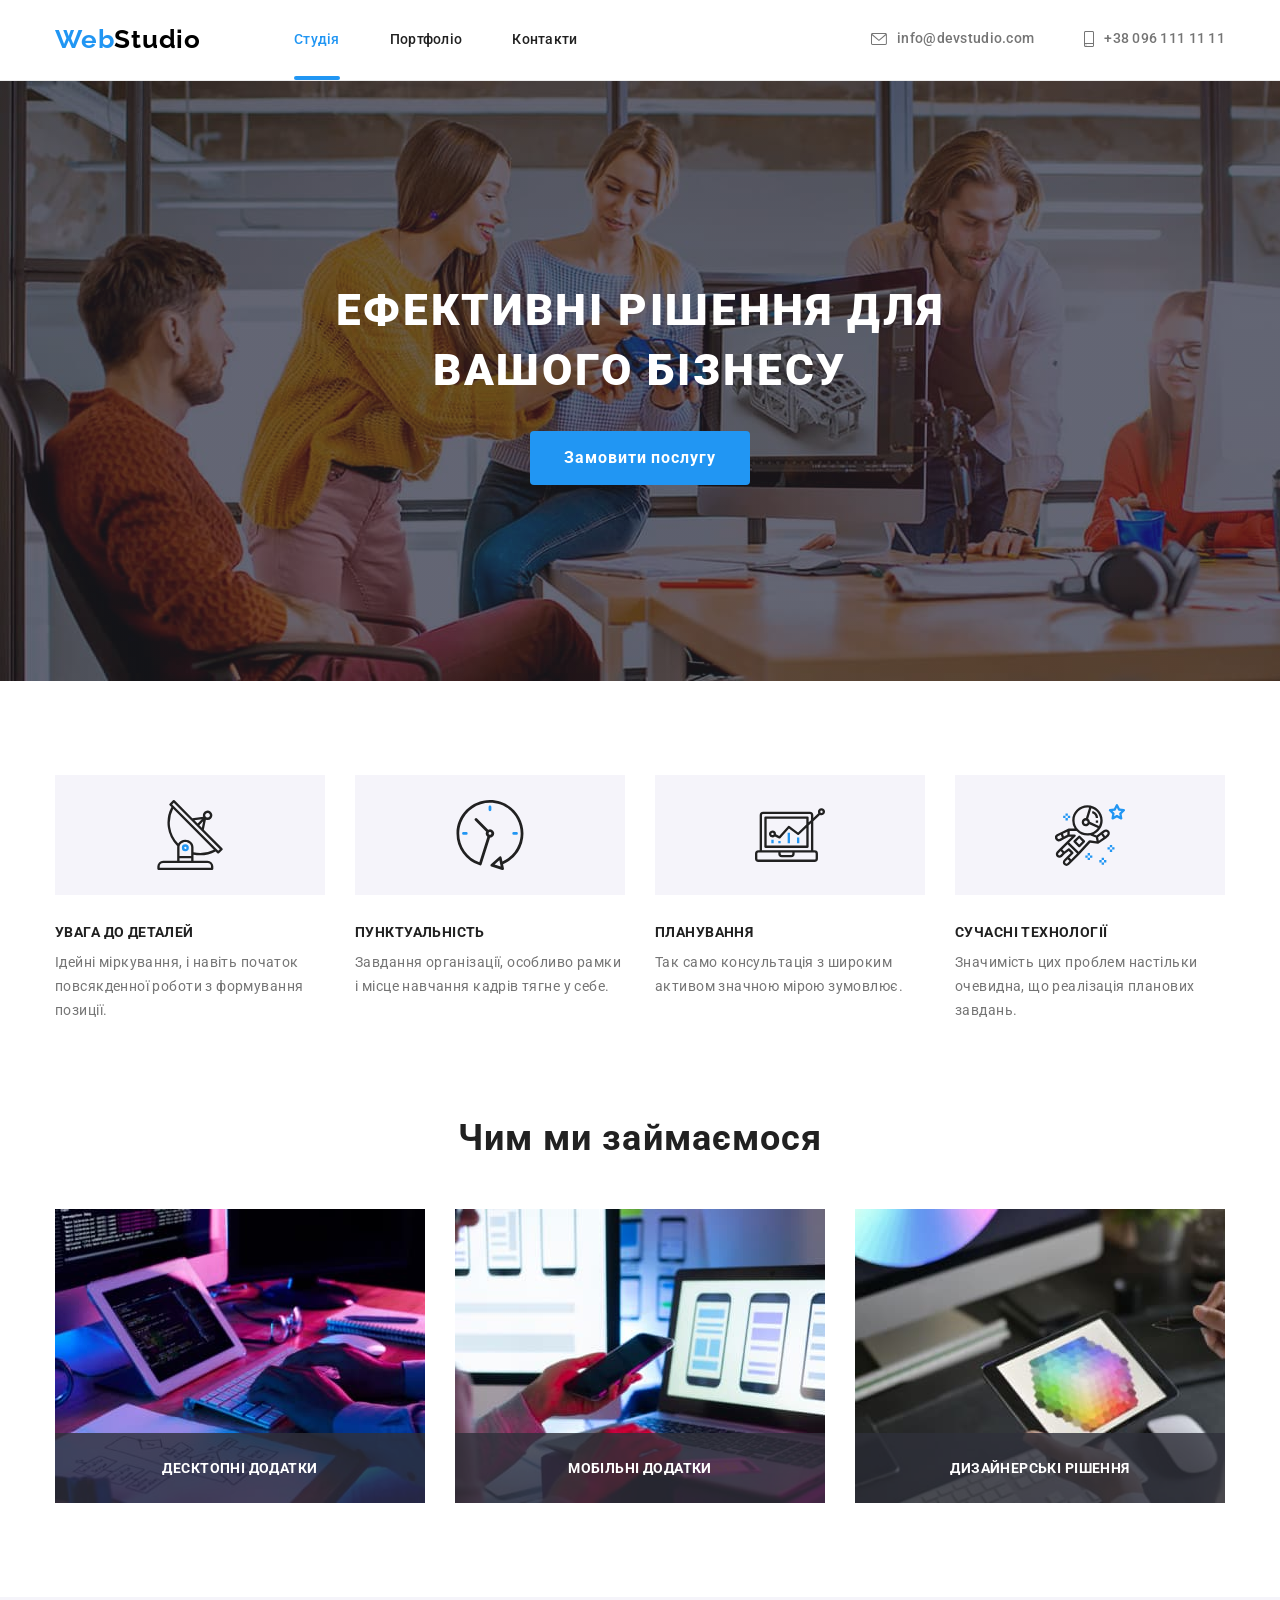
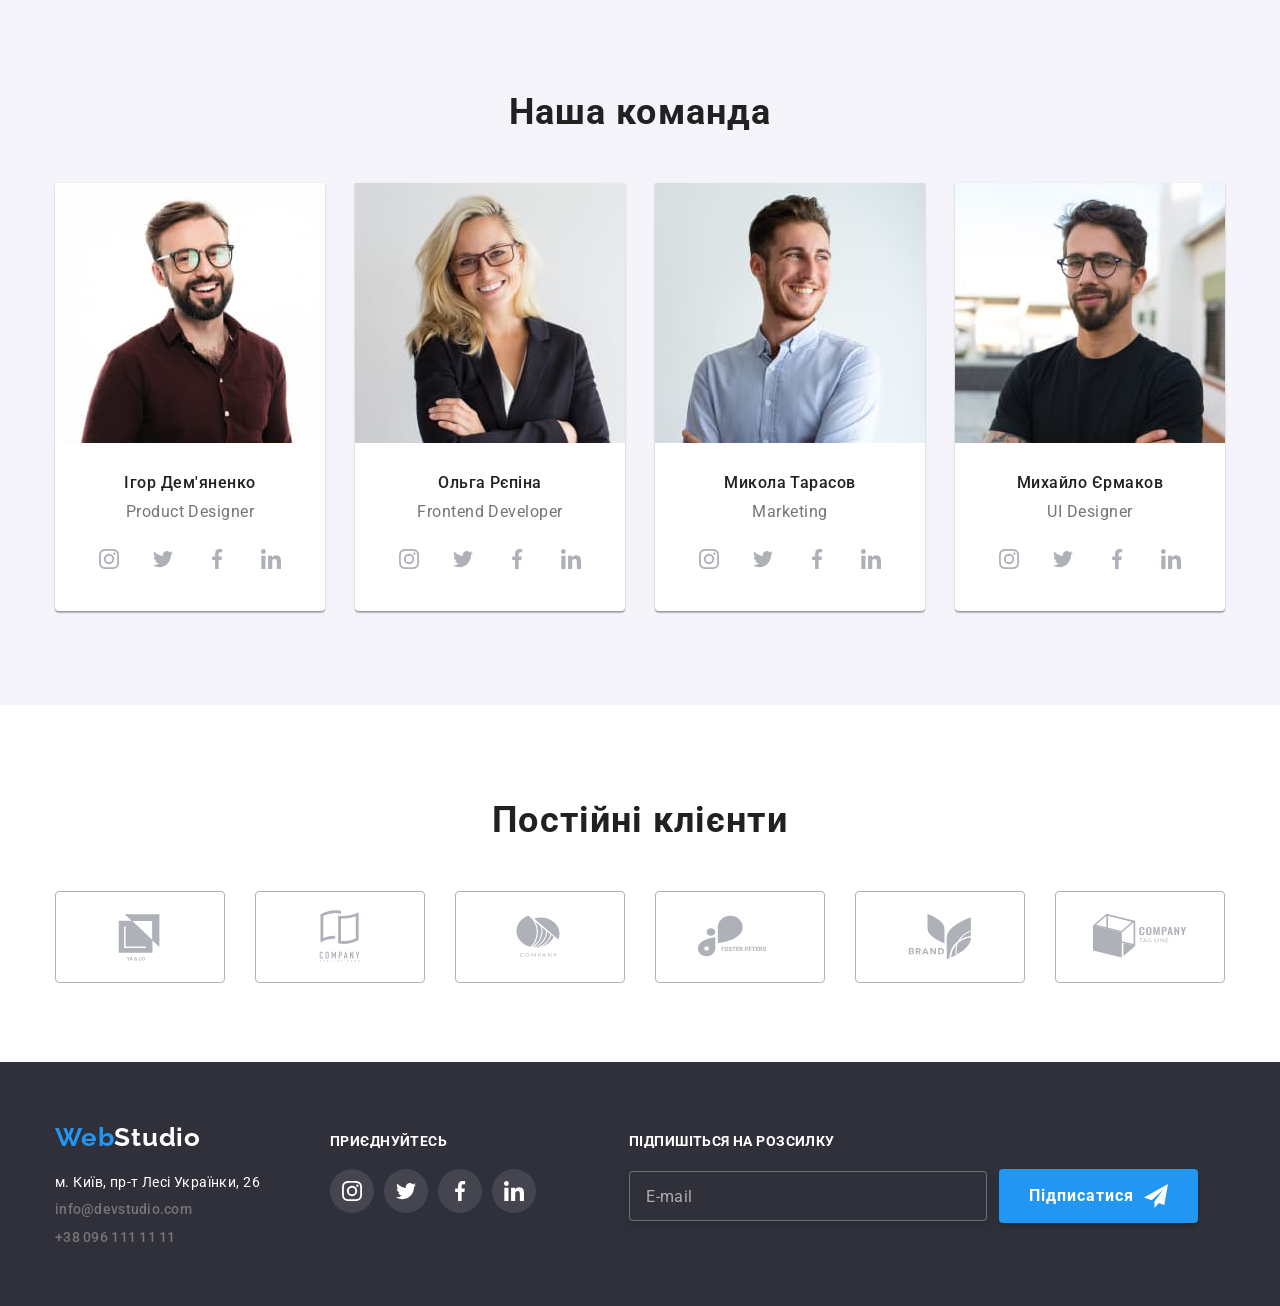
==== index.html @ fa0e998e "added form's markup and form's styles" ====
<!DOCTYPE html>
<html lang="uk">
  <head>
    <meta charset="UTF-8" />
    <meta http-equiv="X-UA-Compatible" content="IE=edge" />
    <meta name="viewport" content="width=device-width, initial-scale=1.0" />
    <title>WebStudio</title>
    <link rel="preconnect" href="https://fonts.googleapis.com" />
    <link rel="preconnect" href="https://fonts.gstatic.com" crossorigin />
    <link
      href="https://fonts.googleapis.com/css2?family=Raleway:wght@700&family=Roboto:wght@400;500;700;900&display=swap"
      rel="stylesheet"
    />
    <link
      rel="stylesheet"
      href="https://cdnjs.cloudflare.com/ajax/libs/modern-normalize/1.0.0/modern-normalize.min.css"
    />
    <link rel="stylesheet" href="./css/styles.css" />
  </head>
  <body>
    <header>
      <div class="container header">
        <div class="header-box">
          <nav class="site-nav">
            <a href="./index.html" class="logo-link link">
              <span class="logo-first">Web</span>Studio</a
            >
            <ul class="nav-list">
              <li class="item"><a href="" class="nav-link link current">Студія</a></li>
              <li class="item"><a href="./portfolio.html" class="nav-link link">Портфоліо</a></li>
              <li class="item"><a href="" class="nav-link link">Контакти</a></li>
            </ul>
          </nav>
          <ul class="contacts-list">
            <li class="item">
              <a href="mailto:info@devstudio.com" target="_blank" class="contacts-link link">
                <svg class="contacts-icon" width="16" height="12">
                  <use href="./images/icons.svg#icon-envelope"></use>
                </svg>
                info@devstudio.com</a
              >
            </li>
            <li class="item">
              <a href="tel:+380961111111" class="contacts-link link">
                <svg class="contacts-icon" width="10" height="16">
                  <use href="./images/icons.svg#icon-smartphone"></use>
                </svg>
                +38 096 111 11 11</a
              >
            </li>
          </ul>
        </div>
      </div>
    </header>
    <main>
      <section class="hero">
        <div class="container">
          <h1 class="hero-title">Ефективні рішення для вашого бізнесу</h1>
          <button data-modal-open class="hero-btn" type="button">Замовити послугу</button>
        </div>
      </section>
      <section class="section">
        <div class="container">
          <h2 class="visually-hidden">Переваги</h2>
          <ul class="benefits-list">
            <li class="benefits-item item">
              <div class="benefits-icon-box">
                <svg class="benefits-icon" width="70" height="70">
                  <use href="./images/icons.svg#icon-antenna"></use>
                </svg>
              </div>
              <h3 class="benefits-title">Увага до деталей</h3>
              <p class="benefits-text">
                Ідейні міркування, і навіть початок повсякденної роботи з формування позиції.
              </p>
            </li>
            <li class="benefits-item item">
              <div class="benefits-icon-box">
                <svg class="benefits-icon" width="70" height="70">
                  <use href="./images/icons.svg#icon-clock"></use>
                </svg>
              </div>
              <h3 class="benefits-title">Пунктуальність</h3>
              <p class="benefits-text">
                Завдання організації, особливо рамки і місце навчання кадрів тягне у себе.
              </p>
            </li>
            <li class="benefits-item item">
              <div class="benefits-icon-box">
                <svg class="benefits-icon" width="70" height="70">
                  <use href="./images/icons.svg#icon-diagram"></use>
                </svg>
              </div>
              <h3 class="benefits-title">Планування</h3>
              <p class="benefits-text">
                Так само консультація з широким активом значною мірою зумовлює.
              </p>
            </li>
            <li class="benefits-item item">
              <div class="benefits-icon-box">
                <svg class="benefits-icon" width="70" height="70">
                  <use href="./images/icons.svg#icon-astronaut"></use>
                </svg>
              </div>
              <h3 class="benefits-title">Сучасні технології</h3>
              <p class="benefits-text">
                Значимість цих проблем настільки очевидна, що реалізація планових завдань.
              </p>
            </li>
          </ul>
        </div>
      </section>
      <section class="section doing">
        <div class="container">
          <h2 class="doing-title">Чим ми займаємося</h2>
          <ul class="doing-list">
            <li class="doing-item item">
              <h3 class="doing-item-title">Десктопні додатки</h3>
              <img
                src="./images/design-workflow-1.jpg"
                alt="Робочий процес дизайну на комп'ютері"
                width="370"
                height="294"
              />
            </li>
            <li class="doing-item item">
              <h3 class="doing-item-title">Мобільні додатки</h3>
              <img
                src="./images/design-workflow-2.jpg"
                alt="Робочий процес дизайну на комп'ютері та телефоні"
                width="370"
                height="294"
              />
            </li>
            <li class="doing-item item">
              <h3 class="doing-item-title">Дизайнерські рішення</h3>
              <img
                src="./images/design-workflow-3.jpg"
                alt="Робочий процес дизайну на планшеті"
                width="370"
                height="294"
              />
            </li>
          </ul>
        </div>
      </section>
      <section class="section team">
        <div class="container">
          <h2 class="team-title">Наша команда</h2>
          <ul class="team-list">
            <li class="team-item item">
              <img
                class="team-member-photo"
                src="./images/ihor-product-designer.jpg"
                alt="Ігор Дем'яненко дезайнер"
                width="270"
                height="260"
              />
              <div class="team-member-container">
                <h3 class="team-member-title">Ігор Дем'яненко</h3>
                <p lang="en" class="team-member-position">Product Designer</p>
                <ul class="team-social-media-list">
                  <li class="team-social-media-item item">
                    <a
                      class="team-social-media-link link"
                      href=""
                      target="_blank"
                      rel="nofollow noopener noreferrer"
                      aria-label="Instagram"
                    >
                      <svg class="team-social-media-icon" width="20" height="20">
                        <use href="./images/icons.svg#icon-instagram"></use>
                      </svg>
                    </a>
                  </li>
                  <li class="team-social-media-item item">
                    <a
                      class="team-social-media-link link"
                      href=""
                      target="_blank"
                      rel="nofollow noopener noreferrer"
                      aria-label="Twitter"
                    >
                      <svg class="team-social-media-icon" width="20" height="20">
                        <use href="./images/icons.svg#icon-twitter"></use>
                      </svg>
                    </a>
                  </li>
                  <li class="team-social-media-item item">
                    <a
                      class="team-social-media-link link"
                      href=""
                      target="_blank"
                      rel="nofollow noopener noreferrer"
                      aria-label="Facebook"
                    >
                      <svg class="team-social-media-icon" width="20" height="20">
                        <use href="./images/icons.svg#icon-facebook"></use>
                      </svg>
                    </a>
                  </li>
                  <li class="team-social-media-item item">
                    <a
                      class="team-social-media-link link"
                      href=""
                      target="_blank"
                      rel="nofollow noopener noreferrer"
                      aria-label="linkedin"
                    >
                      <svg class="team-social-media-icon" width="20" height="20">
                        <use href="./images/icons.svg#icon-linkedin"></use>
                      </svg>
                    </a>
                  </li>
                </ul>
              </div>
            </li>
            <li class="team-item item">
              <img
                class="team-member-photo"
                src="./images/olga-frontend-developer.jpg"
                alt="Ольга Рєпіна фронтенд розробник"
                width="270"
                height="260"
              />
              <div class="team-member-container">
                <h3 class="team-member-title">Ольга Рєпіна</h3>
                <p lang="en" class="team-member-position">Frontend Developer</p>
                <ul class="team-social-media-list">
                  <li class="team-social-media-item item">
                    <a
                      class="team-social-media-link link"
                      href=""
                      target="_blank"
                      rel="nofollow noopener noreferrer"
                      aria-label="Instagram"
                    >
                      <svg class="team-social-media-icon" width="20" height="20">
                        <use href="./images/icons.svg#icon-instagram"></use>
                      </svg>
                    </a>
                  </li>
                  <li class="team-social-media-item item">
                    <a
                      class="team-social-media-link link"
                      href=""
                      target="_blank"
                      rel="nofollow noopener noreferrer"
                      aria-label="Twitter"
                    >
                      <svg class="team-social-media-icon" width="20" height="20">
                        <use href="./images/icons.svg#icon-twitter"></use>
                      </svg>
                    </a>
                  </li>
                  <li class="team-social-media-item item">
                    <a
                      class="team-social-media-link link"
                      href=""
                      target="_blank"
                      rel="nofollow noopener noreferrer"
                      aria-label="Facebook"
                    >
                      <svg class="team-social-media-icon" width="20" height="20">
                        <use href="./images/icons.svg#icon-facebook"></use>
                      </svg>
                    </a>
                  </li>
                  <li class="team-social-media-item item">
                    <a
                      class="team-social-media-link link"
                      href=""
                      target="_blank"
                      rel="nofollow noopener noreferrer"
                      aria-label="linkedin"
                    >
                      <svg class="team-social-media-icon" width="20" height="20">
                        <use href="./images/icons.svg#icon-linkedin"></use>
                      </svg>
                    </a>
                  </li>
                </ul>
              </div>
            </li>
            <li class="team-item item">
              <img
                class="team-member-photo"
                src="./images/mykola-marketing.jpg"
                alt="Микола Тарасов маркетолог"
                width="270"
                height="260"
              />
              <div class="team-member-container">
                <h3 class="team-member-title">Микола Тарасов</h3>
                <p lang="en" class="team-member-position">Marketing</p>
                <ul class="team-social-media-list">
                  <li class="team-social-media-item item">
                    <a
                      class="team-social-media-link link"
                      href=""
                      target="_blank"
                      rel="nofollow noopener noreferrer"
                      aria-label="Instagram"
                    >
                      <svg class="team-social-media-icon" width="20" height="20">
                        <use href="./images/icons.svg#icon-instagram"></use>
                      </svg>
                    </a>
                  </li>
                  <li class="team-social-media-item item">
                    <a
                      class="team-social-media-link link"
                      href=""
                      target="_blank"
                      rel="nofollow noopener noreferrer"
                      aria-label="twitter"
                    >
                      <svg class="team-social-media-icon" width="20" height="20">
                        <use href="./images/icons.svg#icon-twitter"></use>
                      </svg>
                    </a>
                  </li>
                  <li class="team-social-media-item item">
                    <a
                      class="team-social-media-link link"
                      href=""
                      target="_blank"
                      rel="nofollow noopener noreferrer"
                      aria-label="facebook"
                    >
                      <svg class="team-social-media-icon" width="20" height="20">
                        <use href="./images/icons.svg#icon-facebook"></use>
                      </svg>
                    </a>
                  </li>
                  <li class="team-social-media-item item">
                    <a
                      class="team-social-media-link link"
                      href=""
                      target="_blank"
                      rel="nofollow noopener noreferrer"
                      aria-label="linkedin"
                    >
                      <svg class="team-social-media-icon" width="20" height="20">
                        <use href="./images/icons.svg#icon-linkedin"></use>
                      </svg>
                    </a>
                  </li>
                </ul>
              </div>
            </li>
            <li class="team-item item">
              <img
                class="team-member-photo"
                src="./images/mykhailo-ui-designer.jpg"
                alt="Михайло Єрмаков UI дезайнер"
                width="270"
                height="260"
              />
              <div class="team-member-container">
                <h3 class="team-member-title">Михайло Єрмаков</h3>
                <p lang="en" class="team-member-position">UI Designer</p>
                <ul class="team-social-media-list">
                  <li class="team-social-media-item item">
                    <a
                      class="team-social-media-link link"
                      href=""
                      target="_blank"
                      rel="nofollow noopener noreferrer"
                      aria-label="Instagram"
                    >
                      <svg class="team-social-media-icon" width="20" height="20">
                        <use href="./images/icons.svg#icon-instagram"></use>
                      </svg>
                    </a>
                  </li>
                  <li class="team-social-media-item item">
                    <a
                      class="team-social-media-link link"
                      href=""
                      target="_blank"
                      rel="nofollow noopener noreferrer"
                      aria-label="twitter"
                    >
                      <svg class="team-social-media-icon" width="20" height="20">
                        <use href="./images/icons.svg#icon-twitter"></use>
                      </svg>
                    </a>
                  </li>
                  <li class="team-social-media-item item">
                    <a
                      class="team-social-media-link link"
                      href=""
                      target="_blank"
                      rel="nofollow noopener noreferrer"
                      aria-label="facebook"
                    >
                      <svg class="team-social-media-icon" width="20" height="20">
                        <use href="./images/icons.svg#icon-facebook"></use>
                      </svg>
                    </a>
                  </li>
                  <li class="team-social-media-item item">
                    <a
                      class="team-social-media-link link"
                      href=""
                      target="_blank"
                      rel="nofollow noopener noreferrer"
                      aria-label="linkedin"
                    >
                      <svg class="team-social-media-icon" width="20" height="20">
                        <use href="./images/icons.svg#icon-linkedin"></use>
                      </svg>
                    </a>
                  </li>
                </ul>
              </div>
            </li>
          </ul>
        </div>
      </section>
      <section class="section-clients">
        <div class="container">
          <h2 class="clients-title">Постійні клієнти</h2>
          <ul class="clients-list">
            <li class="clients-item item">
              <a
                class="clients-link link"
                href=""
                target="_blank"
                rel="nofollow noopener noreferrer"
              >
                <svg class="clients-icon" width="106" height="60">
                  <use href="./images/icons.svg#icon-Logo-1"></use>
                </svg>
              </a>
            </li>
            <li class="clients-item item">
              <a
                class="clients-link link"
                href=""
                target="_blank"
                rel="nofollow noopener noreferrer"
              >
                <svg class="clients-icon" width="106" height="60">
                  <use href="./images/icons.svg#icon-logo-2"></use>
                </svg>
              </a>
            </li>
            <li class="clients-item item">
              <a
                class="clients-link link"
                href=""
                target="_blank"
                rel="nofollow noopener noreferrer"
              >
                <svg class="clients-icon" width="106" height="60">
                  <use href="./images/icons.svg#icon-logo-3"></use></svg
              ></a>
            </li>
            <li class="clients-item item">
              <a
                class="clients-link link"
                href=""
                target="_blank"
                rel="nofollow noopener noreferrer"
                ><svg class="clients-icon" width="106" height="60">
                  <use href="./images/icons.svg#icon-logo-4"></use></svg
              ></a>
            </li>
            <li class="clients-item item">
              <a
                class="clients-link link"
                href=""
                target="_blank"
                rel="nofollow noopener noreferrer"
                ><svg class="clients-icon" width="106" height="60">
                  <use href="./images/icons.svg#icon-logo-5"></use></svg
              ></a>
            </li>
            <li class="clients-item item">
              <a
                class="clients-link link"
                href=""
                target="_blank"
                rel="nofollow noopener noreferrer"
                ><svg class="clients-icon" width="106" height="60">
                  <use href="./images/icons.svg#icon-logo-6"></use></svg
              ></a>
            </li>
          </ul>
        </div>
      </section>
    </main>
    <footer class="footer">
      <div class="container footer-flex-box">
        <div class="logo-adress-box">
          <a href="./index.html" class="logo-link link">
            <span class="logo-first">Web</span><span class="logo-second">Studio</span></a
          >
          <address class="address">
            <ul class="footer-contacts-list">
              <li class="contacts-item item">
                <a
                  class="adress-link link"
                  href="https://goo.gl/maps/1CzjTYLkiQzth85n8"
                  target="_blank"
                  rel="noopener noreferrer nofollow"
                  >м. Київ, пр-т Лесі Українки, 26
                </a>
              </li>
              <li class="contacts-item item">
                <a href="mailto:info@devstudio.com" class="contacts-link-futer link"
                  >info@devstudio.com</a
                >
              </li>
              <li class="contacts-item item">
                <a href="tel:+380961111111" class="contacts-link-futer link">+38 096 111 11 11</a>
              </li>
            </ul>
          </address>
        </div>
        <div class="join-box">
          <p class="join-text">приєднуйтесь</p>
          <ul class="join-social-media-list list">
            <li class="join-social-media-item item">
              <a
                class="join-social-media-link link"
                href=""
                target="_blank"
                rel="nofollow noopener noreferrer"
                aria-label="Instagram"
              >
                <svg class="join-social-media-icon" width="20" height="20">
                  <use href="./images/icons.svg#icon-instagram"></use>
                </svg>
              </a>
            </li>
            <li class="join-social-media-item item">
              <a
                class="join-social-media-link link"
                href=""
                target="_blank"
                rel="nofollow noopener noreferrer"
                aria-label="Twitter"
              >
                <svg class="join-social-media-icon" width="20" height="20">
                  <use href="./images/icons.svg#icon-twitter"></use>
                </svg>
              </a>
            </li>
            <li class="join-social-media-item item">
              <a
                class="join-social-media-link link"
                href=""
                target="_blank"
                rel="nofollow noopener noreferrer"
                aria-label="Facebook"
              >
                <svg class="join-social-media-icon" width="20" height="20">
                  <use href="./images/icons.svg#icon-facebook"></use>
                </svg>
              </a>
            </li>
            <li class="join-social-media-item item">
              <a
                class="join-social-media-link link"
                href=""
                target="_blank"
                rel="nofollow noopener noreferrer"
                aria-label="Linkedin"
              >
                <svg class="join-social-media-icon" width="20" height="20">
                  <use href="./images/icons.svg#icon-linkedin"></use>
                </svg>
              </a>
            </li>
          </ul>
        </div>
        <div class="subscribe-box">
          <p class="subscribe-text">Підпишіться на розсилку</p>
          <form class="subscribe-form">
            <label class="">
              <input type="email" name="user-email" class="subscribe-input" placeholder="E-mail" />
            </label>
            <button class="subscribe-btn" type="submit">Підписатися</button>
          </form>
        </div>
      </div>
    </footer>
    <div data-modal class="backdrop is-hidden">
      <div class="modal">
        <button data-modal-close class="close-btn" type="button">
          <svg class="close-icon" width="11" height="11">
            <use href="./images/icons.svg#icon-close"></use>
          </svg>
        </button>
        <p class="modal-title">Залиште свої дані, ми вам передзвонимо</p>
        <form name="modal-form" class="modal-form">
          <label class="form-field">
            <span class="form-label">Ім'я</span>
            <input type="text" name="user-name" class="form-input" />
            <svg class="form-icon" width="18" height="18">
              <use href="./images/icons.svg#person-form"></use>
            </svg>
          </label>
          <label class="form-field">
            <span class="form-label">Телефон</span>
            <input type="tel" name="phone-number" class="form-input" />
            <svg class="form-icon" width="18" height="18">
              <use href="./images/icons.svg#phone-form"></use>
            </svg>
          </label>
          <label class="form-field">
            <span class="form-label">Пошта</span>
            <input type="email" name="email" class="form-input" />
            <svg class="form-icon" width="18" height="18">
              <use href="./images/icons.svg#email-form"></use>
            </svg>
          </label>
          <label class="form-field">
            <span class="form-label">Коментар</span>
            <textarea
              class="comment-input"
              name="comment"
              placeholder="Введіть текст"
              rows="7"
            ></textarea>
          </label>
          <label class="form-agreement">
            <input class="form-checkbox" type="checkbox" name="user-agreement" />
            <span class="form-checkbox-icon"></span>
            <span class="form-agreement-text"
              >Погоджуюся з розсилкою та приймаю
              <a href="" class="form-agreement-link link">Умови договору</a></span
            >
          </label>
          <button type="submit" class="submit-btn btn">Відправити</button>
        </form>
      </div>
    </div>
    <script src="./js/modal.js"></script>
  </body>
</html>
---- css/styles.css ----
/* STYLES FOR INDEX.HTML */
*,
*::before,
*::after {
  box-sizing: border-box;
}
body {
  font-family: 'Roboto', sans-serif;
  background-color: #ffffff;
}
:root {
  --titles-color: #212121;
  --text-color: #757575;
  --accent-color: #2196f3;
  --white-color: #ffffff;
  --black-color: #000000;
  --footer-background: #2f303a;
  --grey-background: #f5f4fa;
  --portfolio-main-background: #f5f5f5;
  --hero-btn-background: #188ce8;
  --hero-background: #c4c4c4;
  --social-media-icons-color: #afb1b8;
  --footer-icon-bg: rgba(255, 255, 255, 0.1);
  --backdrop-background: rgba(0, 0, 0, 0.2);

  --transition-general: 250ms cubic-bezier(0.4, 0, 0.2, 1);
}
/* RESET START*/
ul {
  padding-left: 0;
  margin: 0;
}
h1,
h2,
h3,
h4,
h5,
h6,
p {
  margin: 0;
}
img {
  display: block;
}
.link {
  text-decoration: none;
}
.item {
  list-style: none;
}
/* RESET END */
.visually-hidden {
  position: absolute;
  width: 1px;
  height: 1px;
  margin: -1px;
  border: 0;
  padding: 0;
  white-space: nowrap;
  clip-path: inset(100%);
  clip: rect(0 0 0 0);
  overflow: hidden;
}
/* HEADER */
header {
  border-bottom: 1px solid #ececec;
}
.header {
  padding-top: 24px;
  padding-bottom: 25px;
}
.header-box {
  display: flex;
  justify-content: space-between;
}
.site-nav {
  display: flex;
  align-items: center;
  gap: 93px;
}
.nav-list {
  display: flex;
  align-items: center;
  justify-content: space-between;
  gap: 50px;
}

.contacts-list {
  display: flex;
  align-items: center;
  gap: 50px;
}
.logo-link {
  display: block;
  font-family: 'Raleway', sans-serif;
  font-weight: 700;
  font-size: 26px;
  line-height: 1.19;
  letter-spacing: 0.03em;

  color: var(--black-color);
}
.logo-first {
  color: var(--accent-color);
}
.nav-link {
  position: relative;

  padding-top: 32px;
  padding-bottom: 32px;

  font-weight: 500;
  font-size: 14px;
  line-height: 1.14;
  letter-spacing: 0.02em;

  color: var(--titles-color);

  transition: color var(--transition-general);
}
.nav-link.current::after {
  content: '';
  position: absolute;
  bottom: -1px;
  left: 0;

  display: block;
  width: 100%;
  height: 4px;

  background-color: var(--accent-color);
  border-radius: 2px;
}

.contacts-link {
  display: flex;
  justify-content: center;
  align-items: center;

  font-weight: 500;
  font-size: 14px;
  line-height: 1.14;
  letter-spacing: 0.02em;

  color: var(--text-color);

  transition: color var(--transition-general);
}
.contacts-icon {
  fill: var(--text-color);
  margin-right: 10px;
  transition: fill var(--transition-general);
}

.nav-link:hover,
.contacts-link:hover {
  color: var(--accent-color);
}
.nav-link:focus,
.contacts-link:focus {
  color: var(--accent-color);
}
.contacts-link:hover .contacts-icon,
.contacts-link:focus .contacts-icon {
  fill: var(--accent-color);
}
.link.current {
  color: var(--accent-color);
}
/* HERO */
.hero {
  max-width: 1600px;
  margin: 0 auto;
  height: 600px;
  padding: 200px 0;

  background-color: var(--hero-background);
  background-image: linear-gradient(rgba(47, 48, 58, 0.4), rgba(47, 48, 58, 0.4)),
    url(../images/hero.jpg);
  background-repeat: no-repeat;
  background-size: cover;
}

.container {
  width: 1200px;
  margin: 0 auto;
  padding-left: 15px;
  padding-right: 15px;
}
.hero-title {
  font-weight: 900;
  font-size: 44px;
  line-height: 1.36;
  text-align: center;
  letter-spacing: 0.06em;
  text-transform: uppercase;

  color: var(--white-color);

  max-width: 696px;
  margin: 0 auto 30px;
}
.hero-btn {
  font-family: 'Roboto', sans-serif;
  font-style: normal;
  font-weight: 700;
  font-size: 16px;
  line-height: 1.88;
  letter-spacing: 0.06em;

  display: block;
  margin: auto;
  padding: 10px 32px;

  color: var(--white-color);
  background-color: var(--accent-color);
  border-radius: 4px;
  border-color: transparent;

  transition: background-color var(--transition-general);
}
.hero-btn:hover,
.hero-btn:focus {
  background-color: var(--hero-btn-background);
}
/* BENEFITS */
.section {
  padding-top: 94px;
  padding-bottom: 94px;
}

.benefits-list {
  display: flex;
  gap: 30px;
}
.benefits-icon-box {
  display: flex;
  justify-content: center;
  align-items: center;
  height: 120px;
  width: 270px;
  margin-bottom: 30px;

  background-color: var(--grey-background);
}
.benefits-item {
  flex-basis: calc((100%-90px) / 4);
}

.benefits-title {
  font-weight: 700;
  font-size: 14px;
  line-height: 1.14;
  letter-spacing: 0.03em;
  text-transform: uppercase;

  color: var(--titles-color);

  margin-bottom: 10px;
}
.benefits-text {
  font-weight: 400;
  font-size: 14px;
  line-height: 1.71;
  letter-spacing: 0.03em;

  color: var(--text-color);
}
/* DOING */
.doing {
  padding-top: 0;
}
.doing-list {
  display: flex;
  gap: 30px;
}
.doing-title,
.team-title,
.clients-title {
  margin-bottom: 50px;

  font-weight: 700;
  font-size: 36px;
  line-height: 1.17;
  text-align: center;
  letter-spacing: 0.03em;

  color: var(--titles-color);
}
.doing-item {
  position: relative;
}

.doing-item-title {
  position: absolute;
  bottom: 0;
  left: 0;

  height: calc(100% / 4.2);
  width: 100%;
  padding-top: 27px;
  padding-bottom: 27px;

  font-weight: 700;
  font-size: 14px;
  line-height: calc(16 / 14);
  text-align: center;
  letter-spacing: 0.03em;
  text-transform: uppercase;

  color: var(--white-color);
  background-color: rgba(47, 48, 58, 0.8);
}

/* TEAM */
.team {
  background: var(--grey-background);
}

.team-list {
  display: flex;
  gap: 30px;
}
.team-item {
  background-color: var(--white-color);
  box-shadow: 0px 1px 3px rgba(0, 0, 0, 0.12), 0px 1px 1px rgba(0, 0, 0, 0.14),
    0px 2px 1px rgba(0, 0, 0, 0.2);
  border-radius: 0px 0px 4px 4px;
}
.team-member-container {
  padding: 30px 32px;
}

.team-member-title {
  font-weight: 500;
  font-size: 16px;
  line-height: 1.19;
  letter-spacing: 0.03em;

  color: var(--titles-color);

  text-align: center;
  margin-bottom: 10px;
}
.team-member-position {
  text-align: center;
  margin-bottom: 16px;

  font-weight: 400;
  font-size: 16px;
  line-height: 1.19;
  letter-spacing: 0.03em;

  color: var(--text-color);
}
.team-member-photo {
  display: block;
}
.team-social-media-list {
  display: flex;
  gap: 10px;
  justify-content: center;
  align-items: center;
}
.team-social-media-link {
  display: flex;
  justify-content: center;
  align-items: center;
  width: 44px;
  height: 44px;
  border-radius: 50%;

  transition: background-color var(--transition-general);
}
.team-social-media-icon {
  fill: var(--social-media-icons-color);
  transition: fill var(--transition-general);
}
.team-social-media-link:hover,
.team-social-media-link:focus {
  background-color: var(--accent-color);
}
.team-social-media-link:hover .team-social-media-icon,
.team-social-media-link:focus .team-social-media-icon {
  fill: var(--white-color);
}
/* CLIENTS */
.section-clients {
  padding-top: 94px;
  padding-bottom: 79px;
}
.clients-list {
  display: flex;
  justify-content: center;
  align-items: center;
  gap: 30px;
}
.clients-link {
  display: flex;
  justify-content: center;
  align-items: center;
  width: 170px;
  height: 92px;

  border: 1px solid var(--social-media-icons-color);
  border-radius: 4px;

  transition: border-color var(--transition-general);
}
.clients-icon {
  fill: var(--social-media-icons-color);

  transition: fill var(--transition-general);
}
.clients-link:hover,
.clients-link:focus {
  border-color: var(--accent-color);
}
.clients-link:hover .clients-icon,
.clients-link:focus .clients-icon {
  fill: var(--accent-color);
}
/* FOOTER */
.footer {
  background-color: var(--footer-background);
  padding-top: 60px;
  padding-bottom: 60px;
}
.footer-flex-box {
  display: flex;
  align-items: baseline;
}
.logo-adress-box {
  margin-right: 70px;
}
.footer-contacts-list {
  display: flex;
  flex-direction: column;
  gap: 9px;
}

.logo-second {
  color: var(--white-color);
}
.address {
  font-style: normal;
  margin-top: 20px;
}
.adress-link {
  font-weight: 400;
  font-size: 14px;
  line-height: 0.17;
  letter-spacing: 0.03em;

  color: var(--white-color);
}
.contacts-link-futer {
  font-weight: 500;
  font-size: 14px;
  line-height: 1.14;
  letter-spacing: 0.02em;

  color: var(--text-color);
}
.join-box {
  margin-right: 93px;
}
.join-text {
  margin-bottom: 20px;
  font-weight: 700;
  font-size: 14px;
  line-height: calc(16 / 14);
  letter-spacing: 0.03em;
  text-transform: uppercase;

  color: var(--white-color);
}
.join-social-media-list {
  display: flex;
  justify-content: center;
  align-items: center;
  gap: 10px;
}
.join-social-media-link {
  width: 44px;
  height: 44px;
  display: flex;
  justify-content: center;
  align-items: center;
  border-radius: 50%;

  background-color: var(--footer-icon-bg);

  transition: background-color var(--transition-general);
}
.join-social-media-icon {
  fill: var(--white-color);
}

.join-social-media-link:hover,
.join-social-media-link:focus {
  background-color: var(--accent-color);
}
.subscribe-form {
  display: flex;
  align-items: center;
  justify-content: center;
  gap: 12px;
}
.subscribe-text {
  margin-bottom: 20px;

  font-weight: 700;
  font-size: 14px;
  line-height: calc(16 / 14);
  letter-spacing: 0.03em;
  text-transform: uppercase;

  color: var(--white-color);
}
.subscribe-input {
  appearance: none;
  width: 358px;
  height: 50px;
  padding-left: 16px;

  color: var(--white-color);
  background-color: var(--footer-background);
  border: 1px solid rgba(255, 255, 255, 0.3);
  filter: drop-shadow(0px 4px 4px rgba(0, 0, 0, 0.15));
  border-radius: 4px;
}
.subscribe-input::placeholder {
  font-weight: 400;
  font-size: 16px;
  line-height: calc(20 / 16);
  letter-spacing: 0.03em;

  color: rgba(255, 255, 255, 0.6);
}
.subscribe-input:focus-visible {
  outline: 1px solid var(--accent-color);
}
.subscribe-btn {
  display: inline-flex;
  align-items: center;
  padding: 10px 28px;
  cursor: pointer;

  font-weight: 700;
  font-size: 16px;
  line-height: calc(30 / 16);
  text-align: center;
  letter-spacing: 0.06em;

  color: var(--white-color);
  background-color: var(--accent-color);
  box-shadow: 0px 4px 4px rgba(0, 0, 0, 0.15);
  border-radius: 4px;
  border-color: transparent;

  transition: backgound-color var(--transition-general);
}
.subscribe-btn:hover,
.subscribe-btn:focus {
  background-color: var(--hero-btn-background);
}
.subscribe-btn::after {
  content: '';
  width: 24px;
  height: 24px;
  margin-left: 10px;
  background-image: url('../images/svg-icons/form-icons/icon-send.svg');
  background-size: contain;
}
/*  STYLES FOR MODAL WINDOW */
.backdrop {
  position: fixed;
  top: 0;
  left: 0;

  width: 100%;
  height: 100%;

  background-color: var(--backdrop-background);

  opacity: 1;
  visibility: visible;
  pointer-events: initial;

  transition: opacity var(--transition-general), visibility var(--transition-general);
}
.modal {
  position: absolute;
  top: 50%;
  left: 50%;
  transform: translate(-50%, -50%);

  width: 528px;
  min-height: 581px;
  padding: 40px 39px 40px 41px;

  background-color: var(--white-color);
  box-shadow: 0px 1px 3px rgba(0, 0, 0, 0.12), 0px 1px 1px rgba(0, 0, 0, 0.14),
    0px 2px 1px rgba(0, 0, 0, 0.2);
  border-radius: 4px;

  transition: transform var(--transition-general);
}
.close-btn {
  position: absolute;
  top: 8px;
  right: 8px;

  display: flex;
  justify-content: center;
  align-items: center;
  width: 30px;
  height: 30px;
  padding: 0;
  cursor: pointer;

  background-color: var(--white-color);
  border: 1px solid rgba(0, 0, 0, 0.1);
  border-radius: 50%;

  transition: fill var(--transition-general);
}
.close-btn:hover .close-icon {
  fill: var(--accent-color);
}

.backdrop.is-hidden {
  opacity: 0;
  visibility: hidden;
  pointer-events: none;
}
.backdrop.is-hidden .modal {
  transform: translate(-50%, -70%);
}
.modal-title {
  margin-bottom: 12px;

  text-align: center;
  font-weight: 700;
  font-size: 20px;
  line-height: calc(23 / 20);
  letter-spacing: 0.03em;

  color: #212121;
}
/* STYLES FOR FORM */
.modal-form {
  display: block;
}
.form-field {
  position: relative;
  display: block;
  margin-bottom: 10px;
}

.form-label {
  display: block;
  margin-bottom: 4px;
  font-weight: 400;
  font-size: 12px;
  line-height: calc(14 / 12);
  letter-spacing: 0.01em;

  color: var(--text-color);
}

.form-input {
  display: block;
  width: 100%;
  height: 40px;
  padding-left: 35px;
  border: 1px solid rgba(33, 33, 33, 0.2);
  border-radius: 4px;
  appearance: none;
  transition: outline var(--transition-general);
}

.form-icon {
  position: absolute;
  top: 29px;
  left: 12px;
  transition: fill var(--transition-general);
}
.form-input:focus + .form-icon {
  fill: var(--accent-color);
}
.form-input:focus-visible,
.comment-input:focus-visible {
  outline: 1px solid var(--accent-color);
  border-radius: 4px;
}
.comment-input {
  display: block;
  width: 100%;
  padding: 12px 16px;
  appearance: none;

  resize: none;
  border: 1px solid rgba(33, 33, 33, 0.2);
  border-radius: 4px;
}
.comment-input::placeholder {
  font-weight: 400;
  font-size: 12px;
  line-height: calc(14 / 12);
  letter-spacing: 0.01em;

  color: rgba(117, 117, 117, 0.5);
}

.form-agreement {
  display: flex;
  align-items: center;
  justify-content: center;
  gap: 7px;
  margin-bottom: 30px;
}
.form-checkbox {
  cursor: pointer;
  appearance: none;
}
.form-checkbox-icon {
  display: block;
  width: 16px;
  height: 15px;
  background-image: url('../images/svg-icons/form-icons/icon-unchecked.svg');
  background-position: center;
  background-repeat: no-repeat;
  background-size: contain;
  background-size: contain;
  transition: background-image var(--transition-general);
}
.form-checkbox:checked + .form-checkbox-icon {
  background-image: url('../images/svg-icons/form-icons/icon-checked.svg');
}
.form-agreement-text {
  font-weight: 400;
  font-size: 14px;
  line-height: calc(24 / 14);
  letter-spacing: 0.03em;
  user-select: none;

  color: var(--text-color);
}
.form-agreement-link {
  text-decoration-line: underline;
  color: var(--accent-color);
}

.submit-btn {
  display: block;
  margin: 0 auto;
  padding: 10px 52px;

  font-weight: 700;
  font-size: 16px;
  line-height: calc(30 / 16);
  letter-spacing: 0.06em;
  color: var(--white-color);

  background: var(--accent-color);
  box-shadow: 0px 4px 4px rgba(0, 0, 0, 0.15);
  border-radius: 4px;
  border-color: transparent;
  transition: background-color var(--transition-general);
}
.submit-btn:hover,
.submit-btn:focus {
  background-color: var(--hero-btn-background);
}

/* STYLES FOR PORTFOLIO.HTML */

/* FILTERS */
.filters-list {
  display: flex;
  gap: 8px;
  justify-content: center;
  margin-bottom: 50px;
}
.filters-btn {
  font-family: 'Roboto', sans-serif;
  font-style: normal;
  font-weight: 500;
  font-size: 16px;
  line-height: 1.62;
  text-align: center;
  letter-spacing: 0.03em;
  border-color: transparent;

  padding: 6px 22px;
  border-radius: 4px;

  color: var(--titles-color);
  background-color: var(--grey-background);

  transition: background-color var(--transition-general), color var(--transition-general);
}
.filters-btn:hover,
.filters-btn:focus {
  color: #ffffff;
  background: var(--accent-color);
}
.filters-btn,
.hero-btn {
  cursor: pointer;
}
/* EXAMPLES */
.examples-list {
  display: flex;
  flex-wrap: wrap;
  justify-content: center;
  gap: 30px;
}

.examples-title {
  font-weight: 700;
  font-size: 18px;
  line-height: 2;
  letter-spacing: 0.06em;

  color: var(--titles-color);

  margin-bottom: 4px;
}
.examples-text {
  font-weight: 400;
  font-size: 16px;
  line-height: 1.88;
  letter-spacing: 0.03em;

  color: var(--text-color);
}
.examples-container {
  border: 1px solid #eeeeee;
  border-top: none;
  padding: 20px 24px;
}
.examples-link {
  display: block;

  transition: box-shadow var(--transition-general);
}
.examples-link:hover,
.examples-link:focus {
  box-shadow: 0px 1px 1px rgba(0, 0, 0, 0.12), 0px 4px 4px rgba(0, 0, 0, 0.06),
    1px 4px 6px rgba(0, 0, 0, 0.16);
}
.examples-overlay-text {
  font-weight: 400;
  font-size: 18px;
  line-height: calc(28 / 18);
  letter-spacing: 0.03em;

  color: var(--white-color);
}
.examples-overlay {
  position: absolute;
  bottom: 0;
  left: 0;
  transform: translateY(100%);

  width: 100%;
  height: 100%;
  padding: 63px 24px;

  background: rgba(33, 150, 243, 0.9);
  transition: transform var(--transition-general);
}
.examples-thumb {
  position: relative;
  overflow: hidden;
}
.examples-link:hover .examples-overlay,
.examples-link:focus .examples-overlay {
  transform: translateY(0);
}
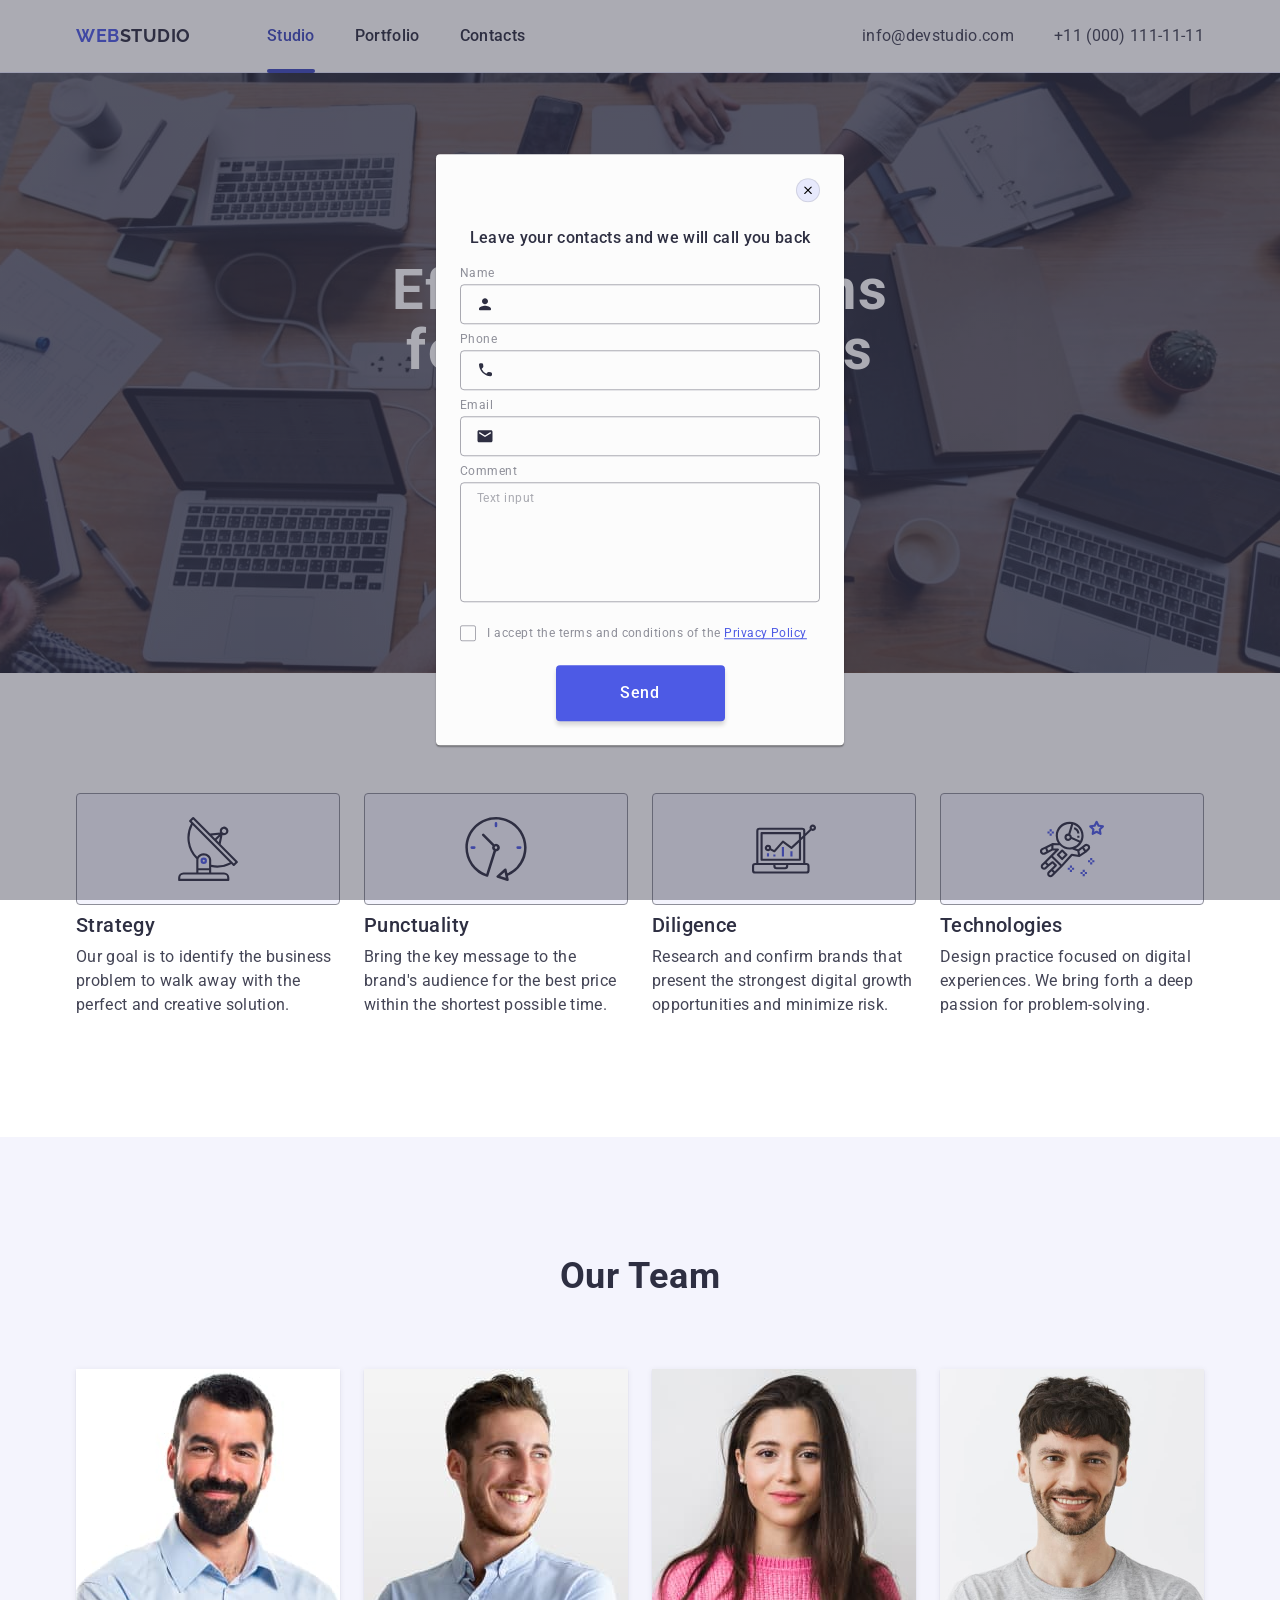
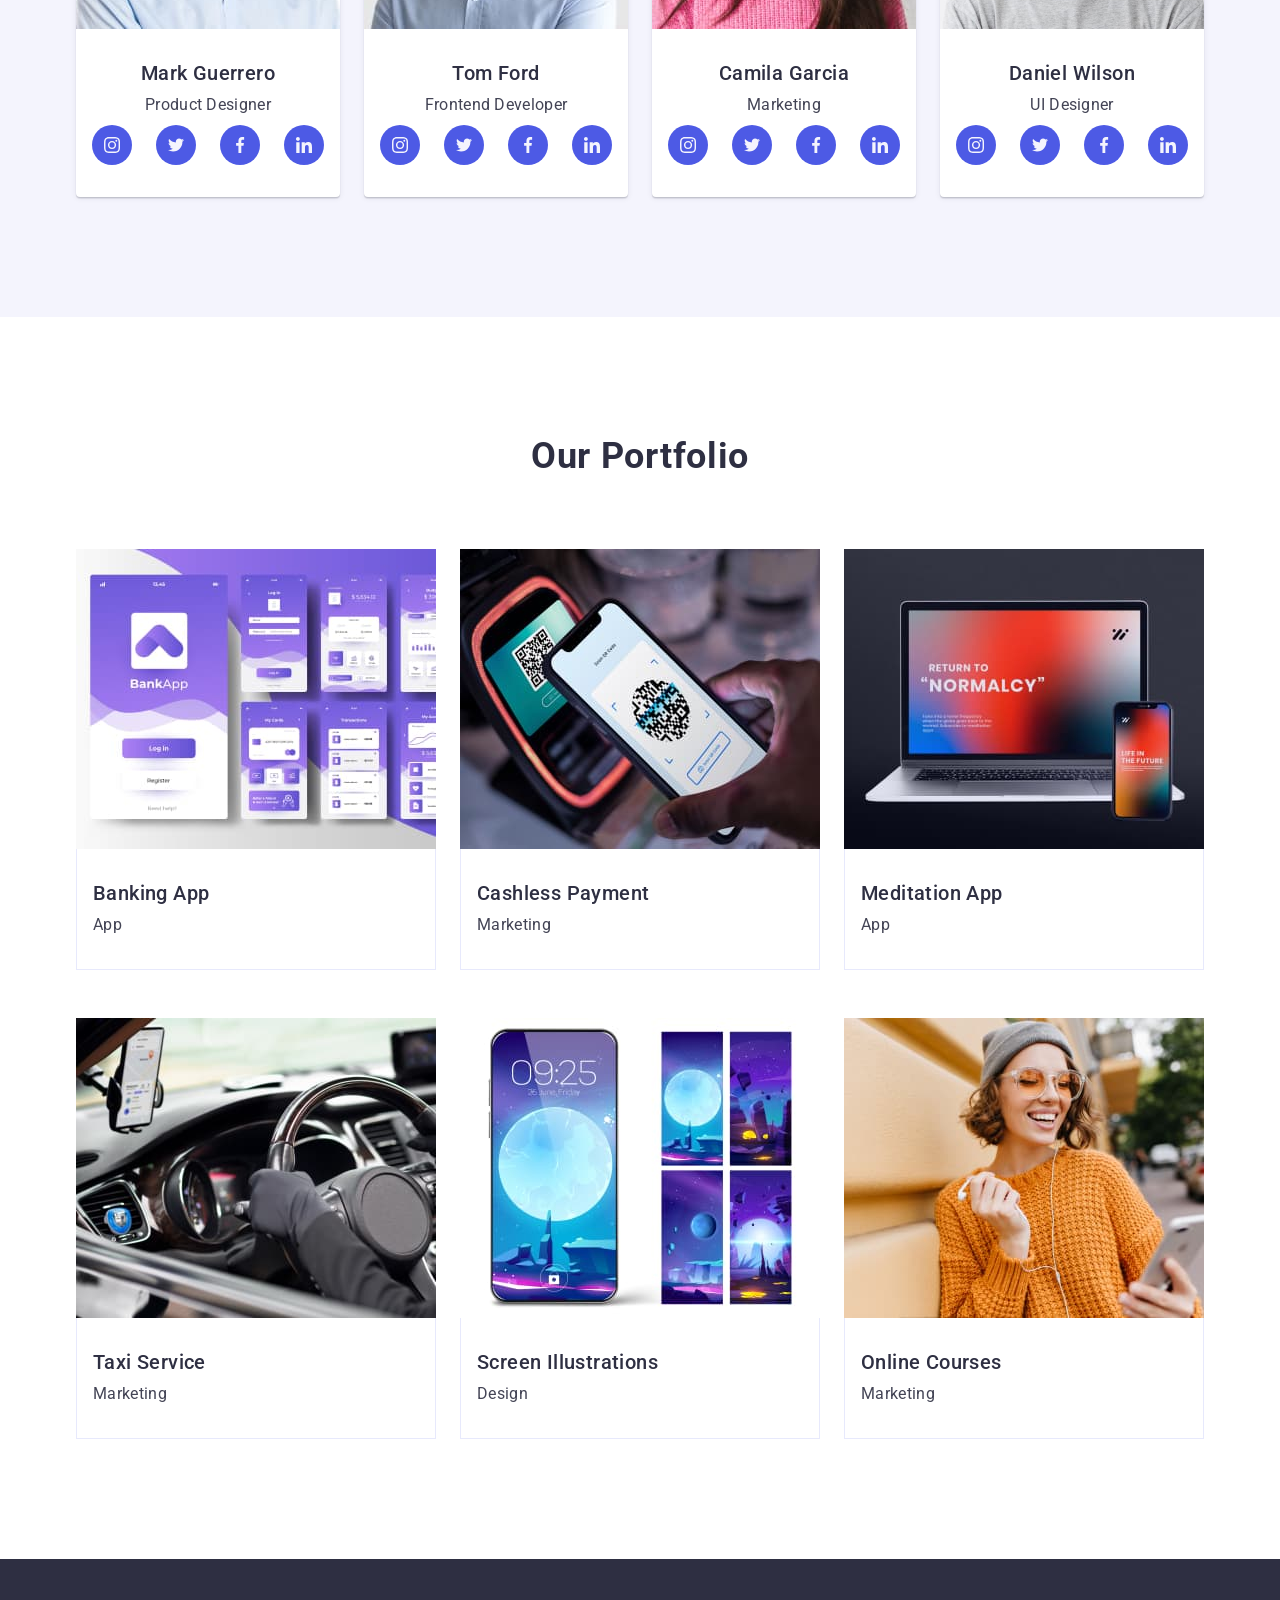
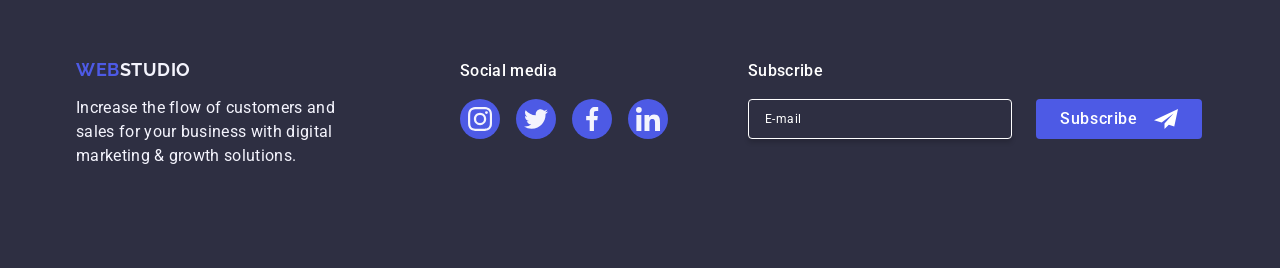
==== commit fb56365b: "Initial commit" ====
--- a/index.html
+++ b/index.html
@@ -1,644 +1,625 @@
 <!DOCTYPE html>
-<html lang="uk">
+<html lang="en">
   <head>
     <meta charset="UTF-8" />
-    <meta http-equiv="X-UA-Compatible" content="IE=edge" />
     <meta name="viewport" content="width=device-width, initial-scale=1.0" />
-    <title>WebStudio</title>
+    <title>Webstudio</title>
+    <!-- Google Fonts link -->
     <link rel="preconnect" href="https://fonts.googleapis.com" />
     <link rel="preconnect" href="https://fonts.gstatic.com" crossorigin />
     <link
-      href="https://fonts.googleapis.com/css2?family=Raleway:wght@700&family=Roboto:wght@400;500;700;900&display=swap"
+      href="https://fonts.googleapis.com/css2?family=Raleway:ital,wght@0,100..900;1,100..900&family=Roboto:ital,wght@0,100;0,300;0,400;0,500;0,700;0,900;1,100;1,300;1,400;1,500;1,700;1,900&display=swap"
       rel="stylesheet"
     />
+    <!-- Modern normalize link -->
     <link
       rel="stylesheet"
-      href="https://cdnjs.cloudflare.com/ajax/libs/modern-normalize/1.0.0/modern-normalize.min.css"
+      href="https://cdnjs.cloudflare.com/ajax/libs/modern-normalize/2.0.0/modern-normalize.min.css"
     />
+    <!-- My own styles link-->
     <link rel="stylesheet" href="./css/styles.css" />
   </head>
   <body>
-    <header>
-      <div class="container header">
-        <div class="header-box">
-          <nav class="site-nav">
-            <a href="./index.html" class="logo-link link">
-              <span class="logo-first">Web</span>Studio</a
-            >
-            <ul class="nav-list">
-              <li class="item"><a href="" class="nav-link link current">Студія</a></li>
-              <li class="item"><a href="./portfolio.html" class="nav-link link">Портфоліо</a></li>
-              <li class="item"><a href="" class="nav-link link">Контакти</a></li>
-            </ul>
-          </nav>
-          <ul class="contacts-list">
-            <li class="item">
-              <a href="mailto:info@devstudio.com" target="_blank" class="contacts-link link">
-                <svg class="contacts-icon" width="16" height="12">
-                  <use href="./images/icons.svg#icon-envelope"></use>
-                </svg>
-                info@devstudio.com</a
+    <header class="page-header">
+      <div class="container header-container">
+        <nav class="page-nav">
+          <a href="./index.html" class="page-logo"
+            >Web<span class="logo-decor-header">Studio</span></a
+          >
+          <ul class="menu">
+            <li class="menu-item">
+              <a href="./index.html" class="menu-link current">Studio</a>
+            </li>
+            <li class="menu-item">
+              <a href="" class="menu-link">Portfolio</a>
+            </li>
+            <li class="menu-item">
+              <a href="" class="menu-link">Contacts</a>
+            </li>
+          </ul>
+        </nav>
+        <address class="address">
+          <ul class="address-list">
+            <li class="address-item">
+              <a href="mailto:info@devstudio.com" class="address-link"
+                >info@devstudio.com</a
               >
             </li>
-            <li class="item">
-              <a href="tel:+380961111111" class="contacts-link link">
-                <svg class="contacts-icon" width="10" height="16">
-                  <use href="./images/icons.svg#icon-smartphone"></use>
-                </svg>
-                +38 096 111 11 11</a
+            <li class="address-item">
+              <a href="tel:+110001111111" class="address-link"
+                >+11 (000) 111-11-11</a
               >
             </li>
           </ul>
-        </div>
+        </address>
       </div>
     </header>
     <main>
       <section class="hero">
         <div class="container">
-          <h1 class="hero-title">Ефективні рішення для вашого бізнесу</h1>
-          <button data-modal-open class="hero-btn" type="button">Замовити послугу</button>
+          <h1 class="hero-title">Effective Solutions for Your Business</h1>
+          <button type="button" class="hero-button">Order Service</button>
         </div>
       </section>
-      <section class="section">
+      <section class="benefits section">
         <div class="container">
-          <h2 class="visually-hidden">Переваги</h2>
+          <h2 class="visually-hidden">Benefits</h2>
           <ul class="benefits-list">
-            <li class="benefits-item item">
+            <li class="benefits-item">
               <div class="benefits-icon-box">
-                <svg class="benefits-icon" width="70" height="70">
+                <svg class="benefits-icon" width="64" height="64">
                   <use href="./images/icons.svg#icon-antenna"></use>
                 </svg>
               </div>
-              <h3 class="benefits-title">Увага до деталей</h3>
+              <h3 class="benefits-title">Strategy</h3>
               <p class="benefits-text">
-                Ідейні міркування, і навіть початок повсякденної роботи з формування позиції.
+                Our goal is to identify the business problem to walk away with
+                the perfect and creative solution.
               </p>
             </li>
-            <li class="benefits-item item">
+            <li class="benefits-item">
               <div class="benefits-icon-box">
-                <svg class="benefits-icon" width="70" height="70">
+                <svg class="benefits-icon" width="64" height="64">
                   <use href="./images/icons.svg#icon-clock"></use>
                 </svg>
               </div>
-              <h3 class="benefits-title">Пунктуальність</h3>
+              <h3 class="benefits-title">Punctuality</h3>
               <p class="benefits-text">
-                Завдання організації, особливо рамки і місце навчання кадрів тягне у себе.
+                Bring the key message to the brand's audience for the best price
+                within the shortest possible time.
               </p>
             </li>
-            <li class="benefits-item item">
+            <li class="benefits-item">
               <div class="benefits-icon-box">
-                <svg class="benefits-icon" width="70" height="70">
+                <svg class="benefits-icon" width="64" height="64">
                   <use href="./images/icons.svg#icon-diagram"></use>
                 </svg>
               </div>
-              <h3 class="benefits-title">Планування</h3>
+              <h3 class="benefits-title">Diligence</h3>
               <p class="benefits-text">
-                Так само консультація з широким активом значною мірою зумовлює.
+                Research and confirm brands that present the strongest digital
+                growth opportunities and minimize risk.
               </p>
             </li>
-            <li class="benefits-item item">
+            <li class="benefits-item">
               <div class="benefits-icon-box">
-                <svg class="benefits-icon" width="70" height="70">
+                <svg class="benefits-icon" width="64" height="64">
                   <use href="./images/icons.svg#icon-astronaut"></use>
                 </svg>
               </div>
-              <h3 class="benefits-title">Сучасні технології</h3>
+              <h3 class="benefits-title">Technologies</h3>
               <p class="benefits-text">
-                Значимість цих проблем настільки очевидна, що реалізація планових завдань.
+                Design practice focused on digital experiences. We bring forth a
+                deep passion for problem-solving.
               </p>
             </li>
           </ul>
         </div>
       </section>
-      <section class="section doing">
+      <section class="team section">
         <div class="container">
-          <h2 class="doing-title">Чим ми займаємося</h2>
-          <ul class="doing-list">
-            <li class="doing-item item">
-              <h3 class="doing-item-title">Десктопні додатки</h3>
+          <h2 class="section-title">Our Team</h2>
+          <ul class="team-list">
+            <li class="team-item">
               <img
-                src="./images/design-workflow-1.jpg"
-                alt="Робочий процес дизайну на комп'ютері"
-                width="370"
-                height="294"
-              />
-            </li>
-            <li class="doing-item item">
-              <h3 class="doing-item-title">Мобільні додатки</h3>
+                class="team-image"
+                src="./images/team/mark-guerrero.jpg"
+                alt="avatar Mark Guerrero"
+                width="264"
+                height="260"
+              />
+              <div class="team-content-box">
+                <h3 class="team-title">Mark Guerrero</h3>
+                <p class="team-text">Product Designer</p>
+                <ul class="social-media-list">
+                  <li class="social-media-item">
+                    <a
+                      href="https://www.instagram.com"
+                      class="social-media-link"
+                    >
+                      <svg class="social-media-icon" width="16" height="16">
+                        <use href="./images/icons.svg#icon-instagram"></use>
+                      </svg>
+                    </a>
+                  </li>
+                  <li class="social-media-item">
+                    <a href="https://twitter.com" class="social-media-link">
+                      <svg class="social-media-icon" width="16" height="16">
+                        <use href="./images/icons.svg#icon-twitter"></use>
+                      </svg>
+                    </a>
+                  </li>
+                  <li class="social-media-item">
+                    <a
+                      href="https://www.facebook.com"
+                      class="social-media-link"
+                    >
+                      <svg class="social-media-icon" width="16" height="16">
+                        <use href="./images/icons.svg#icon-facebook"></use>
+                      </svg>
+                    </a>
+                  </li>
+                  <li class="social-media-item">
+                    <a
+                      href="https://www.linkedin.com"
+                      class="social-media-link"
+                    >
+                      <svg class="social-media-icon" width="16" height="16">
+                        <use href="./images/icons.svg#icon-linkedin"></use>
+                      </svg>
+                    </a>
+                  </li>
+                </ul>
+              </div>
+            </li>
+            <li class="team-item">
               <img
-                src="./images/design-workflow-2.jpg"
-                alt="Робочий процес дизайну на комп'ютері та телефоні"
-                width="370"
-                height="294"
-              />
-            </li>
-            <li class="doing-item item">
-              <h3 class="doing-item-title">Дизайнерські рішення</h3>
+                class="team-image"
+                src="./images/team/tom-ford.jpg"
+                alt="avatar Tom Ford"
+                width="264"
+                height="260"
+              />
+              <div class="team-content-box">
+                <h3 class="team-title">Tom Ford</h3>
+                <p class="team-text">Frontend Developer</p>
+                <ul class="social-media-list">
+                  <li class="social-media-item">
+                    <a
+                      href="https://www.instagram.com"
+                      class="social-media-link"
+                    >
+                      <svg class="social-media-icon" width="16" height="16">
+                        <use href="./images/icons.svg#icon-instagram"></use>
+                      </svg>
+                    </a>
+                  </li>
+                  <li class="social-media-item">
+                    <a href="https://twitter.com" class="social-media-link">
+                      <svg class="social-media-icon" width="16" height="16">
+                        <use href="./images/icons.svg#icon-twitter"></use>
+                      </svg>
+                    </a>
+                  </li>
+                  <li class="social-media-item">
+                    <a
+                      href="https://www.facebook.com"
+                      class="social-media-link"
+                    >
+                      <svg class="social-media-icon" width="16" height="16">
+                        <use href="./images/icons.svg#icon-facebook"></use>
+                      </svg>
+                    </a>
+                  </li>
+                  <li class="social-media-item">
+                    <a
+                      href="https://www.linkedin.com"
+                      class="social-media-link"
+                    >
+                      <svg class="social-media-icon" width="16" height="16">
+                        <use href="./images/icons.svg#icon-linkedin"></use>
+                      </svg>
+                    </a>
+                  </li>
+                </ul>
+              </div>
+            </li>
+            <li class="team-item">
               <img
-                src="./images/design-workflow-3.jpg"
-                alt="Робочий процес дизайну на планшеті"
-                width="370"
-                height="294"
-              />
+                class="team-image"
+                src="./images/team/camila-garcia.jpg"
+                alt="avatar Camila Garcia"
+                width="264"
+                height="260"
+              />
+              <div class="team-content-box">
+                <h3 class="team-title">Camila Garcia</h3>
+                <p class="team-text">Marketing</p>
+                <ul class="social-media-list">
+                  <li class="social-media-item">
+                    <a
+                      href="https://www.instagram.com"
+                      class="social-media-link"
+                    >
+                      <svg class="social-media-icon" width="16" height="16">
+                        <use href="./images/icons.svg#icon-instagram"></use>
+                      </svg>
+                    </a>
+                  </li>
+                  <li class="social-media-item">
+                    <a href="https://twitter.com" class="social-media-link">
+                      <svg class="social-media-icon" width="16" height="16">
+                        <use href="./images/icons.svg#icon-twitter"></use>
+                      </svg>
+                    </a>
+                  </li>
+                  <li class="social-media-item">
+                    <a
+                      href="https://www.facebook.com"
+                      class="social-media-link"
+                    >
+                      <svg class="social-media-icon" width="16" height="16">
+                        <use href="./images/icons.svg#icon-facebook"></use>
+                      </svg>
+                    </a>
+                  </li>
+                  <li class="social-media-item">
+                    <a
+                      href="https://www.linkedin.com"
+                      class="social-media-link"
+                    >
+                      <svg class="social-media-icon" width="16" height="16">
+                        <use href="./images/icons.svg#icon-linkedin"></use>
+                      </svg>
+                    </a>
+                  </li>
+                </ul>
+              </div>
+            </li>
+            <li class="team-item">
+              <img
+                class="team-image"
+                src="./images/team/daniel-wilson.jpg"
+                alt="avatar Daniel Wilson"
+                width="264"
+                height="260"
+              />
+              <div class="team-content-box">
+                <h3 class="team-title">Daniel Wilson</h3>
+                <p class="team-text">UI Designer</p>
+                <ul class="social-media-list">
+                  <li class="social-media-item">
+                    <a
+                      href="https://www.instagram.com"
+                      class="social-media-link"
+                    >
+                      <svg class="social-media-icon" width="16" height="16">
+                        <use href="./images/icons.svg#icon-instagram"></use>
+                      </svg>
+                    </a>
+                  </li>
+                  <li class="social-media-item">
+                    <a href="https://twitter.com" class="social-media-link">
+                      <svg class="social-media-icon" width="16" height="16">
+                        <use href="./images/icons.svg#icon-twitter"></use>
+                      </svg>
+                    </a>
+                  </li>
+                  <li class="social-media-item">
+                    <a
+                      href="https://www.facebook.com"
+                      class="social-media-link"
+                    >
+                      <svg class="social-media-icon" width="16" height="16">
+                        <use href="./images/icons.svg#icon-facebook"></use>
+                      </svg>
+                    </a>
+                  </li>
+                  <li class="social-media-item">
+                    <a
+                      href="https://www.linkedin.com"
+                      class="social-media-link"
+                    >
+                      <svg class="social-media-icon" width="16" height="16">
+                        <use href="./images/icons.svg#icon-linkedin"></use>
+                      </svg>
+                    </a>
+                  </li>
+                </ul>
+              </div>
             </li>
           </ul>
         </div>
       </section>
-      <section class="section team">
+      <section id="portfolio" class="portfolio section">
         <div class="container">
-          <h2 class="team-title">Наша команда</h2>
-          <ul class="team-list">
-            <li class="team-item item">
-              <img
-                class="team-member-photo"
-                src="./images/ihor-product-designer.jpg"
-                alt="Ігор Дем'яненко дезайнер"
-                width="270"
-                height="260"
-              />
-              <div class="team-member-container">
-                <h3 class="team-member-title">Ігор Дем'яненко</h3>
-                <p lang="en" class="team-member-position">Product Designer</p>
-                <ul class="team-social-media-list">
-                  <li class="team-social-media-item item">
-                    <a
-                      class="team-social-media-link link"
-                      href=""
-                      target="_blank"
-                      rel="nofollow noopener noreferrer"
-                      aria-label="Instagram"
-                    >
-                      <svg class="team-social-media-icon" width="20" height="20">
-                        <use href="./images/icons.svg#icon-instagram"></use>
-                      </svg>
-                    </a>
-                  </li>
-                  <li class="team-social-media-item item">
-                    <a
-                      class="team-social-media-link link"
-                      href=""
-                      target="_blank"
-                      rel="nofollow noopener noreferrer"
-                      aria-label="Twitter"
-                    >
-                      <svg class="team-social-media-icon" width="20" height="20">
-                        <use href="./images/icons.svg#icon-twitter"></use>
-                      </svg>
-                    </a>
-                  </li>
-                  <li class="team-social-media-item item">
-                    <a
-                      class="team-social-media-link link"
-                      href=""
-                      target="_blank"
-                      rel="nofollow noopener noreferrer"
-                      aria-label="Facebook"
-                    >
-                      <svg class="team-social-media-icon" width="20" height="20">
-                        <use href="./images/icons.svg#icon-facebook"></use>
-                      </svg>
-                    </a>
-                  </li>
-                  <li class="team-social-media-item item">
-                    <a
-                      class="team-social-media-link link"
-                      href=""
-                      target="_blank"
-                      rel="nofollow noopener noreferrer"
-                      aria-label="linkedin"
-                    >
-                      <svg class="team-social-media-icon" width="20" height="20">
-                        <use href="./images/icons.svg#icon-linkedin"></use>
-                      </svg>
-                    </a>
-                  </li>
-                </ul>
-              </div>
-            </li>
-            <li class="team-item item">
-              <img
-                class="team-member-photo"
-                src="./images/olga-frontend-developer.jpg"
-                alt="Ольга Рєпіна фронтенд розробник"
-                width="270"
-                height="260"
-              />
-              <div class="team-member-container">
-                <h3 class="team-member-title">Ольга Рєпіна</h3>
-                <p lang="en" class="team-member-position">Frontend Developer</p>
-                <ul class="team-social-media-list">
-                  <li class="team-social-media-item item">
-                    <a
-                      class="team-social-media-link link"
-                      href=""
-                      target="_blank"
-                      rel="nofollow noopener noreferrer"
-                      aria-label="Instagram"
-                    >
-                      <svg class="team-social-media-icon" width="20" height="20">
-                        <use href="./images/icons.svg#icon-instagram"></use>
-                      </svg>
-                    </a>
-                  </li>
-                  <li class="team-social-media-item item">
-                    <a
-                      class="team-social-media-link link"
-                      href=""
-                      target="_blank"
-                      rel="nofollow noopener noreferrer"
-                      aria-label="Twitter"
-                    >
-                      <svg class="team-social-media-icon" width="20" height="20">
-                        <use href="./images/icons.svg#icon-twitter"></use>
-                      </svg>
-                    </a>
-                  </li>
-                  <li class="team-social-media-item item">
-                    <a
-                      class="team-social-media-link link"
-                      href=""
-                      target="_blank"
-                      rel="nofollow noopener noreferrer"
-                      aria-label="Facebook"
-                    >
-                      <svg class="team-social-media-icon" width="20" height="20">
-                        <use href="./images/icons.svg#icon-facebook"></use>
-                      </svg>
-                    </a>
-                  </li>
-                  <li class="team-social-media-item item">
-                    <a
-                      class="team-social-media-link link"
-                      href=""
-                      target="_blank"
-                      rel="nofollow noopener noreferrer"
-                      aria-label="linkedin"
-                    >
-                      <svg class="team-social-media-icon" width="20" height="20">
-                        <use href="./images/icons.svg#icon-linkedin"></use>
-                      </svg>
-                    </a>
-                  </li>
-                </ul>
-              </div>
-            </li>
-            <li class="team-item item">
-              <img
-                class="team-member-photo"
-                src="./images/mykola-marketing.jpg"
-                alt="Микола Тарасов маркетолог"
-                width="270"
-                height="260"
-              />
-              <div class="team-member-container">
-                <h3 class="team-member-title">Микола Тарасов</h3>
-                <p lang="en" class="team-member-position">Marketing</p>
-                <ul class="team-social-media-list">
-                  <li class="team-social-media-item item">
-                    <a
-                      class="team-social-media-link link"
-                      href=""
-                      target="_blank"
-                      rel="nofollow noopener noreferrer"
-                      aria-label="Instagram"
-                    >
-                      <svg class="team-social-media-icon" width="20" height="20">
-                        <use href="./images/icons.svg#icon-instagram"></use>
-                      </svg>
-                    </a>
-                  </li>
-                  <li class="team-social-media-item item">
-                    <a
-                      class="team-social-media-link link"
-                      href=""
-                      target="_blank"
-                      rel="nofollow noopener noreferrer"
-                      aria-label="twitter"
-                    >
-                      <svg class="team-social-media-icon" width="20" height="20">
-                        <use href="./images/icons.svg#icon-twitter"></use>
-                      </svg>
-                    </a>
-                  </li>
-                  <li class="team-social-media-item item">
-                    <a
-                      class="team-social-media-link link"
-                      href=""
-                      target="_blank"
-                      rel="nofollow noopener noreferrer"
-                      aria-label="facebook"
-                    >
-                      <svg class="team-social-media-icon" width="20" height="20">
-                        <use href="./images/icons.svg#icon-facebook"></use>
-                      </svg>
-                    </a>
-                  </li>
-                  <li class="team-social-media-item item">
-                    <a
-                      class="team-social-media-link link"
-                      href=""
-                      target="_blank"
-                      rel="nofollow noopener noreferrer"
-                      aria-label="linkedin"
-                    >
-                      <svg class="team-social-media-icon" width="20" height="20">
-                        <use href="./images/icons.svg#icon-linkedin"></use>
-                      </svg>
-                    </a>
-                  </li>
-                </ul>
-              </div>
-            </li>
-            <li class="team-item item">
-              <img
-                class="team-member-photo"
-                src="./images/mykhailo-ui-designer.jpg"
-                alt="Михайло Єрмаков UI дезайнер"
-                width="270"
-                height="260"
-              />
-              <div class="team-member-container">
-                <h3 class="team-member-title">Михайло Єрмаков</h3>
-                <p lang="en" class="team-member-position">UI Designer</p>
-                <ul class="team-social-media-list">
-                  <li class="team-social-media-item item">
-                    <a
-                      class="team-social-media-link link"
-                      href=""
-                      target="_blank"
-                      rel="nofollow noopener noreferrer"
-                      aria-label="Instagram"
-                    >
-                      <svg class="team-social-media-icon" width="20" height="20">
-                        <use href="./images/icons.svg#icon-instagram"></use>
-                      </svg>
-                    </a>
-                  </li>
-                  <li class="team-social-media-item item">
-                    <a
-                      class="team-social-media-link link"
-                      href=""
-                      target="_blank"
-                      rel="nofollow noopener noreferrer"
-                      aria-label="twitter"
-                    >
-                      <svg class="team-social-media-icon" width="20" height="20">
-                        <use href="./images/icons.svg#icon-twitter"></use>
-                      </svg>
-                    </a>
-                  </li>
-                  <li class="team-social-media-item item">
-                    <a
-                      class="team-social-media-link link"
-                      href=""
-                      target="_blank"
-                      rel="nofollow noopener noreferrer"
-                      aria-label="facebook"
-                    >
-                      <svg class="team-social-media-icon" width="20" height="20">
-                        <use href="./images/icons.svg#icon-facebook"></use>
-                      </svg>
-                    </a>
-                  </li>
-                  <li class="team-social-media-item item">
-                    <a
-                      class="team-social-media-link link"
-                      href=""
-                      target="_blank"
-                      rel="nofollow noopener noreferrer"
-                      aria-label="linkedin"
-                    >
-                      <svg class="team-social-media-icon" width="20" height="20">
-                        <use href="./images/icons.svg#icon-linkedin"></use>
-                      </svg>
-                    </a>
-                  </li>
-                </ul>
-              </div>
-            </li>
-          </ul>
-        </div>
-      </section>
-      <section class="section-clients">
-        <div class="container">
-          <h2 class="clients-title">Постійні клієнти</h2>
-          <ul class="clients-list">
-            <li class="clients-item item">
-              <a
-                class="clients-link link"
-                href=""
-                target="_blank"
-                rel="nofollow noopener noreferrer"
-              >
-                <svg class="clients-icon" width="106" height="60">
-                  <use href="./images/icons.svg#icon-Logo-1"></use>
-                </svg>
-              </a>
-            </li>
-            <li class="clients-item item">
-              <a
-                class="clients-link link"
-                href=""
-                target="_blank"
-                rel="nofollow noopener noreferrer"
-              >
-                <svg class="clients-icon" width="106" height="60">
-                  <use href="./images/icons.svg#icon-logo-2"></use>
-                </svg>
-              </a>
-            </li>
-            <li class="clients-item item">
-              <a
-                class="clients-link link"
-                href=""
-                target="_blank"
-                rel="nofollow noopener noreferrer"
-              >
-                <svg class="clients-icon" width="106" height="60">
-                  <use href="./images/icons.svg#icon-logo-3"></use></svg
-              ></a>
-            </li>
-            <li class="clients-item item">
-              <a
-                class="clients-link link"
-                href=""
-                target="_blank"
-                rel="nofollow noopener noreferrer"
-                ><svg class="clients-icon" width="106" height="60">
-                  <use href="./images/icons.svg#icon-logo-4"></use></svg
-              ></a>
-            </li>
-            <li class="clients-item item">
-              <a
-                class="clients-link link"
-                href=""
-                target="_blank"
-                rel="nofollow noopener noreferrer"
-                ><svg class="clients-icon" width="106" height="60">
-                  <use href="./images/icons.svg#icon-logo-5"></use></svg
-              ></a>
-            </li>
-            <li class="clients-item item">
-              <a
-                class="clients-link link"
-                href=""
-                target="_blank"
-                rel="nofollow noopener noreferrer"
-                ><svg class="clients-icon" width="106" height="60">
-                  <use href="./images/icons.svg#icon-logo-6"></use></svg
-              ></a>
+          <h2 class="section-title">Our Portfolio</h2>
+          <ul class="portfolio-list">
+            <li class="portfolio-item">
+              <div class="portfolio-overlay-box">
+                <img
+                  class="portfolio-img"
+                  src="./images/portfolio/banking-app.jpg"
+                  alt="bank-app pages"
+                  width="360"
+                  height="300"
+                />
+                <p class="portfolio-overlay">
+                  14 Stylish and User-Friendly App Design Concepts · Task
+                  Manager App · Calorie Tracker App · Exotic Fruit Ecommerce App
+                  · Cloud Storage App
+                </p>
+              </div>
+              <div class="portfolio-content-box">
+                <h3 class="portfolio-title">Banking App</h3>
+                <p class="portfolio-text">App</p>
+              </div>
+            </li>
+            <li class="portfolio-item">
+              <div class="portfolio-overlay-box">
+                <img
+                  class="portfolio-img"
+                  src="./images/portfolio/cashless-payment.jpg"
+                  alt="Cashless paiment process"
+                  width="360"
+                  height="300"
+                />
+                <p class="portfolio-overlay">
+                  14 Stylish and User-Friendly App Design Concepts · Task
+                  Manager App · Calorie Tracker App · Exotic Fruit Ecommerce App
+                  · Cloud Storage App
+                </p>
+              </div>
+              <div class="portfolio-content-box">
+                <h3 class="portfolio-title">Cashless Payment</h3>
+                <p class="portfolio-text">Marketing</p>
+              </div>
+            </li>
+            <li class="portfolio-item">
+              <div class="portfolio-overlay-box">
+                <img
+                  class="portfolio-img"
+                  src="./images/portfolio/meditation-app.jpg"
+                  alt="laptop screen and mobile phone screen with meditation app on them"
+                  width="360"
+                  height="300"
+                />
+                <p class="portfolio-overlay">
+                  14 Stylish and User-Friendly App Design Concepts · Task
+                  Manager App · Calorie Tracker App · Exotic Fruit Ecommerce App
+                  · Cloud Storage App
+                </p>
+              </div>
+              <div class="portfolio-content-box">
+                <h3 class="portfolio-title">Meditation App</h3>
+                <p class="portfolio-text">App</p>
+              </div>
+            </li>
+            <li class="portfolio-item">
+              <div class="portfolio-overlay-box">
+                <img
+                  class="portfolio-img"
+                  src="./images/portfolio/taxi-service.jpg"
+                  alt="inner part of the car with hands on the steering wheel"
+                  width="360"
+                  height="300"
+                />
+                <p class="portfolio-overlay">
+                  14 Stylish and User-Friendly App Design Concepts · Task
+                  Manager App · Calorie Tracker App · Exotic Fruit Ecommerce App
+                  · Cloud Storage App
+                </p>
+              </div>
+              <div class="portfolio-content-box">
+                <h3 class="portfolio-title">Taxi Service</h3>
+                <p class="portfolio-text">Marketing</p>
+              </div>
+            </li>
+            <li class="portfolio-item">
+              <div class="portfolio-overlay-box">
+                <img
+                  class="portfolio-img"
+                  src="./images/portfolio/screen-illustrations.jpg"
+                  alt="mobile phone screen Illustrations"
+                  width="360"
+                  height="300"
+                />
+                <p class="portfolio-overlay">
+                  14 Stylish and User-Friendly App Design Concepts · Task
+                  Manager App · Calorie Tracker App · Exotic Fruit Ecommerce App
+                  · Cloud Storage App
+                </p>
+              </div>
+              <div class="portfolio-content-box">
+                <h3 class="portfolio-title">Screen Illustrations</h3>
+                <p class="portfolio-text">Design</p>
+              </div>
+            </li>
+            <li class="portfolio-item">
+              <div class="portfolio-overlay-box">
+                <img
+                  class="portfolio-img"
+                  src="./images/portfolio/online-courses.jpg"
+                  alt="smiling girl wearing headphones"
+                  width="360"
+                  height="300"
+                />
+                <p class="portfolio-overlay">
+                  14 Stylish and User-Friendly App Design Concepts · Task
+                  Manager App · Calorie Tracker App · Exotic Fruit Ecommerce App
+                  · Cloud Storage App
+                </p>
+              </div>
+              <div class="portfolio-content-box">
+                <h3 class="portfolio-title">Online Courses</h3>
+                <p class="portfolio-text">Marketing</p>
+              </div>
             </li>
           </ul>
         </div>
       </section>
     </main>
-    <footer class="footer">
-      <div class="container footer-flex-box">
-        <div class="logo-adress-box">
-          <a href="./index.html" class="logo-link link">
-            <span class="logo-first">Web</span><span class="logo-second">Studio</span></a
+    <footer class="page-footer">
+      <div class="container footer-container">
+        <div class="footer-logo-box">
+          <a href="./index.html" class="page-logo logo-footer"
+            >Web<span class="logo-decor-footer">Studio</span></a
           >
-          <address class="address">
-            <ul class="footer-contacts-list">
-              <li class="contacts-item item">
-                <a
-                  class="adress-link link"
-                  href="https://goo.gl/maps/1CzjTYLkiQzth85n8"
-                  target="_blank"
-                  rel="noopener noreferrer nofollow"
-                  >м. Київ, пр-т Лесі Українки, 26
-                </a>
-              </li>
-              <li class="contacts-item item">
-                <a href="mailto:info@devstudio.com" class="contacts-link-futer link"
-                  >info@devstudio.com</a
-                >
-              </li>
-              <li class="contacts-item item">
-                <a href="tel:+380961111111" class="contacts-link-futer link">+38 096 111 11 11</a>
-              </li>
-            </ul>
-          </address>
+          <p class="footer-text">
+            Increase the flow of customers and sales for your business with
+            digital marketing & growth solutions.
+          </p>
         </div>
-        <div class="join-box">
-          <p class="join-text">приєднуйтесь</p>
-          <ul class="join-social-media-list list">
-            <li class="join-social-media-item item">
-              <a
-                class="join-social-media-link link"
-                href=""
-                target="_blank"
-                rel="nofollow noopener noreferrer"
-                aria-label="Instagram"
-              >
-                <svg class="join-social-media-icon" width="20" height="20">
+        <div class="social-media-box">
+          <p class="footer-media-text">Social media</p>
+          <ul class="footer-media-list">
+            <li class="footer-media-item">
+              <a href="" class="footer-media-link">
+                <svg class="social-media-icon" width="24" height="24">
                   <use href="./images/icons.svg#icon-instagram"></use>
                 </svg>
               </a>
             </li>
-            <li class="join-social-media-item item">
-              <a
-                class="join-social-media-link link"
-                href=""
-                target="_blank"
-                rel="nofollow noopener noreferrer"
-                aria-label="Twitter"
-              >
-                <svg class="join-social-media-icon" width="20" height="20">
+            <li class="footer-media-item">
+              <a href="" class="footer-media-link">
+                <svg class="social-media-icon" width="24" height="24">
                   <use href="./images/icons.svg#icon-twitter"></use>
                 </svg>
               </a>
             </li>
-            <li class="join-social-media-item item">
-              <a
-                class="join-social-media-link link"
-                href=""
-                target="_blank"
-                rel="nofollow noopener noreferrer"
-                aria-label="Facebook"
-              >
-                <svg class="join-social-media-icon" width="20" height="20">
+            <li class="footer-media-item">
+              <a href="" class="footer-media-link">
+                <svg class="social-media-icon" width="24" height="24">
                   <use href="./images/icons.svg#icon-facebook"></use>
                 </svg>
               </a>
             </li>
-            <li class="join-social-media-item item">
-              <a
-                class="join-social-media-link link"
-                href=""
-                target="_blank"
-                rel="nofollow noopener noreferrer"
-                aria-label="Linkedin"
-              >
-                <svg class="join-social-media-icon" width="20" height="20">
+            <li class="footer-media-item">
+              <a href="" class="footer-media-link">
+                <svg class="social-media-icon" width="24" height="24">
                   <use href="./images/icons.svg#icon-linkedin"></use>
                 </svg>
               </a>
             </li>
           </ul>
         </div>
-        <div class="subscribe-box">
-          <p class="subscribe-text">Підпишіться на розсилку</p>
-          <form class="subscribe-form">
-            <label class="">
-              <input type="email" name="user-email" class="subscribe-input" placeholder="E-mail" />
+        <div class="footer-form-wrapper">
+          <p class="footer-form-description">Subscribe</p>
+          <form class="footer-form">
+            <label for="footer-form-user-email" class="footer-form-field-label"
+              ><input
+                name="user-email"
+                id="footer-form-user-email"
+                type="email"
+                class="footer-form-input"
+                placeholder="E-mail"
+              />
             </label>
-            <button class="subscribe-btn" type="submit">Підписатися</button>
+
+            <button class="footer-form-submit-btn" type="submit">
+              Subscribe
+              <svg class="footer-form-submit-icon" width="24" height="24">
+                <use href="./images/icons.svg#icon-paper-airplane"></use>
+              </svg>
+            </button>
           </form>
         </div>
       </div>
     </footer>
-    <div data-modal class="backdrop is-hidden">
+    <div class="backdrop is-open">
       <div class="modal">
-        <button data-modal-close class="close-btn" type="button">
-          <svg class="close-icon" width="11" height="11">
+        <button type="button" class="close-btn">
+          <svg class="close-icon" width="8" height="8">
             <use href="./images/icons.svg#icon-close"></use>
           </svg>
         </button>
-        <p class="modal-title">Залиште свої дані, ми вам передзвонимо</p>
-        <form name="modal-form" class="modal-form">
-          <label class="form-field">
-            <span class="form-label">Ім'я</span>
-            <input type="text" name="user-name" class="form-input" />
-            <svg class="form-icon" width="18" height="18">
-              <use href="./images/icons.svg#person-form"></use>
-            </svg>
-          </label>
-          <label class="form-field">
-            <span class="form-label">Телефон</span>
-            <input type="tel" name="phone-number" class="form-input" />
-            <svg class="form-icon" width="18" height="18">
-              <use href="./images/icons.svg#phone-form"></use>
-            </svg>
-          </label>
-          <label class="form-field">
-            <span class="form-label">Пошта</span>
-            <input type="email" name="email" class="form-input" />
-            <svg class="form-icon" width="18" height="18">
-              <use href="./images/icons.svg#email-form"></use>
-            </svg>
-          </label>
-          <label class="form-field">
-            <span class="form-label">Коментар</span>
+        <p class="form-description">
+          Leave your contacts and we will call you back
+        </p>
+        <form class="contact-form">
+          <div class="contact-form-field-wrapper">
+            <label for="user-name" class="contact-form-field-label">Name</label>
+            <div class="contact-form-input-wrapper">
+              <input
+                id="user-name"
+                name="user-name"
+                type="text"
+                class="contact-form-input"
+                title="Jessica"
+                required
+              />
+              <svg class="contact-form-input-icon" width="18" height="24">
+                <use href="./images/icons.svg#icon-person"></use>
+              </svg>
+            </div>
+          </div>
+          <div class="contact-form-field-wrapper">
+            <label for="user-phone" class="contact-form-field-label"
+              >Phone</label
+            >
+            <div class="contact-form-input-wrapper">
+              <input
+                id="user-phone"
+                name="user-phone"
+                type="tel"
+                class="contact-form-input"
+                required
+              />
+              <svg class="contact-form-input-icon" width="18" height="24">
+                <use href="./images/icons.svg#icon-phone"></use>
+              </svg>
+            </div>
+          </div>
+          <div class="contact-form-field-wrapper">
+            <label for="user-email" class="contact-form-field-label"
+              >Email</label
+            >
+            <div class="contact-form-input-wrapper">
+              <input
+                id="user-email"
+                name="user-email"
+                type="email"
+                class="contact-form-input"
+                required
+              />
+              <svg class="contact-form-input-icon" width="18" height="24">
+                <use href="./images/icons.svg#icon-email"></use>
+              </svg>
+            </div>
+          </div>
+          <div class="contact-form-field-wrapper">
+            <label for="user-comment" class="contact-form-field-label"
+              >Comment</label
+            >
             <textarea
-              class="comment-input"
-              name="comment"
-              placeholder="Введіть текст"
-              rows="7"
+              class="contact-form-comment"
+              name="user-comment"
+              id="user-comment"
+              placeholder="Text input"
             ></textarea>
-          </label>
-          <label class="form-agreement">
-            <input class="form-checkbox" type="checkbox" name="user-agreement" />
-            <span class="form-checkbox-icon"></span>
-            <span class="form-agreement-text"
-              >Погоджуюся з розсилкою та приймаю
-              <a href="" class="form-agreement-link link">Умови договору</a></span
-            >
-          </label>
-          <button type="submit" class="submit-btn btn">Відправити</button>
+          </div>
+          <div class="contact-form-checkbox-wrapper">
+            <input
+              id="user-privacy"
+              name="user-privacy"
+              type="checkbox"
+              class="contact-form-privacy-checkbox visually-hidden"
+              value="true"
+              required
+            />
+            <label for="user-privacy" class="contact-form-checkbox-label">
+              <span class="castom-checkbox">
+                <svg class="castom-checkbox-icon" width="10" height="8">
+                  <use href="./images/icons.svg#icon-checked"></use>
+                </svg>
+              </span>
+              I accept the terms and conditions of the
+              <a href="" class="privacy-policy-link">Privacy Policy</a>
+            </label>
+          </div>
+          <button type="submit" class="contact-form-submit-btn">Send</button>
         </form>
       </div>
     </div>
-    <script src="./js/modal.js"></script>
   </body>
 </html>
--- a/css/styles.css
+++ b/css/styles.css
@@ -1,34 +1,26 @@
-/* STYLES FOR INDEX.HTML */
-*,
-*::before,
-*::after {
-  box-sizing: border-box;
-}
+/* Common styles */
 body {
-  font-family: 'Roboto', sans-serif;
+  font-family: "Roboto", sans-serif;
+  color: #434455;
   background-color: #ffffff;
 }
-:root {
-  --titles-color: #212121;
-  --text-color: #757575;
-  --accent-color: #2196f3;
-  --white-color: #ffffff;
-  --black-color: #000000;
-  --footer-background: #2f303a;
-  --grey-background: #f5f4fa;
-  --portfolio-main-background: #f5f5f5;
-  --hero-btn-background: #188ce8;
-  --hero-background: #c4c4c4;
-  --social-media-icons-color: #afb1b8;
-  --footer-icon-bg: rgba(255, 255, 255, 0.1);
-  --backdrop-background: rgba(0, 0, 0, 0.2);
-
-  --transition-general: 250ms cubic-bezier(0.4, 0, 0.2, 1);
-}
-/* RESET START*/
-ul {
+ul,
+ol {
+  list-style-type: none;
+  margin-top: 0;
+  margin-bottom: 0;
   padding-left: 0;
-  margin: 0;
+}
+a {
+  text-decoration: none;
+  color: inherit;
+}
+button {
+  cursor: pointer;
+}
+img {
+  display: block;
+  max-width: 100%;
 }
 h1,
 h2,
@@ -37,18 +29,13 @@
 h5,
 h6,
 p {
-  margin: 0;
-}
-img {
-  display: block;
-}
-.link {
-  text-decoration: none;
-}
-.item {
-  list-style: none;
-}
-/* RESET END */
+  margin-top: 0;
+  margin-bottom: 0;
+}
+button {
+  font-family: inherit;
+  color: currentColor;
+}
 .visually-hidden {
   position: absolute;
   width: 1px;
@@ -61,823 +48,676 @@
   clip: rect(0 0 0 0);
   overflow: hidden;
 }
-/* HEADER */
-header {
-  border-bottom: 1px solid #ececec;
-}
-.header {
+/* /Common styles */
+
+/* Common sections styles */
+.container {
+  width: 1158px;
+  padding-left: 15px;
+  padding-right: 15px;
+  margin-left: auto;
+  margin-right: auto;
+}
+.section {
+  padding-top: 120px;
+  padding-bottom: 120px;
+}
+.section-title {
+  margin-bottom: 72px;
+
+  font-size: 36px;
+  line-height: 1.11;
+  letter-spacing: 0.02em;
+  text-transform: capitalize;
+  text-align: center;
+  color: #2e2f42;
+}
+.benefits-title,
+.team-title,
+.portfolio-title {
+  font-weight: 500;
+  font-size: 20px;
+  line-height: 1.2;
+  letter-spacing: 0.02em;
+  color: #2e2f42;
+}
+.benefits-text,
+.team-text,
+.portfolio-text {
+  font-size: 16px;
+  line-height: 1.5;
+  letter-spacing: 0.02em;
+}
+/* /Common sections styles */
+
+/* Header styles */
+.header-container {
+  display: flex;
+  justify-content: space-between;
+}
+.page-header {
+  border-bottom: 1px solid #e7e9fc;
+  box-shadow: 0px 2px 1px rgba(46, 47, 66, 0.08),
+    0px 1px 1px rgba(46, 47, 66, 0.16), 0px 1px 6px rgba(46, 47, 66, 0.08);
+}
+.page-nav {
+  display: flex;
+  align-items: center;
+}
+.page-logo {
+  margin-right: 76px;
+
+  font-family: "Raleway", sans-serif;
+  font-weight: 700;
+  font-size: 18px;
+  line-height: 1.17;
+  letter-spacing: 0.03em;
+  text-transform: uppercase;
+  color: #4d5ae5;
+}
+.logo-decor-header {
+  color: #2e2f42;
+}
+.menu {
+  display: flex;
+  gap: 40px;
+}
+.menu-link {
+  display: inline-block;
   padding-top: 24px;
-  padding-bottom: 25px;
-}
-.header-box {
-  display: flex;
-  justify-content: space-between;
-}
-.site-nav {
-  display: flex;
-  align-items: center;
-  gap: 93px;
-}
-.nav-list {
-  display: flex;
-  align-items: center;
-  justify-content: space-between;
-  gap: 50px;
-}
-
-.contacts-list {
-  display: flex;
-  align-items: center;
-  gap: 50px;
-}
-.logo-link {
+  padding-bottom: 24px;
+
+  font-weight: 500;
+  font-size: 16px;
+  line-height: 1.5;
+  letter-spacing: 0.02em;
+  color: #2e2f42;
+
+  transition: color 250ms cubic-bezier(0.4, 0, 0.2, 1);
+}
+.menu-link.current {
+  color: #404bbf;
+}
+.menu-link:hover,
+.menu-link:focus {
+  color: #404bbf;
+}
+.current {
+  position: relative;
+}
+.current::after {
+  content: "";
   display: block;
-  font-family: 'Raleway', sans-serif;
-  font-weight: 700;
-  font-size: 26px;
-  line-height: 1.19;
-  letter-spacing: 0.03em;
-
-  color: var(--black-color);
-}
-.logo-first {
-  color: var(--accent-color);
-}
-.nav-link {
-  position: relative;
-
-  padding-top: 32px;
-  padding-bottom: 32px;
-
-  font-weight: 500;
-  font-size: 14px;
-  line-height: 1.14;
-  letter-spacing: 0.02em;
-
-  color: var(--titles-color);
-
-  transition: color var(--transition-general);
-}
-.nav-link.current::after {
-  content: '';
-  position: absolute;
-  bottom: -1px;
-  left: 0;
-
-  display: block;
+  border-radius: 2px;
   width: 100%;
   height: 4px;
-
-  background-color: var(--accent-color);
-  border-radius: 2px;
-}
-
-.contacts-link {
+  background: #404bbf;
+
+  position: absolute;
+  left: 0;
+  bottom: -1px;
+}
+.address {
+  font-style: normal;
+}
+.address-list {
+  display: flex;
+  gap: 40px;
+}
+.address-link {
+  display: inline-block;
+  padding-top: 24px;
+  padding-bottom: 24px;
+  font-weight: 400;
+  font-size: 16px;
+  line-height: 1.5;
+  letter-spacing: 0.02em;
+
+  transition: color 250ms cubic-bezier(0.4, 0, 0.2, 1);
+}
+.address-link:hover,
+.address-link:focus {
+  color: #404bbf;
+}
+/* /Header styles */
+
+/* Hero section styles */
+.hero {
+  max-width: 1440px;
+  margin-left: auto;
+  margin-right: auto;
+  background-color: #2e2f42;
+  padding-top: 188px;
+  padding-bottom: 188px;
+  background-image: linear-gradient(
+      rgba(46, 47, 66, 0.7),
+      rgba(46, 47, 66, 0.7)
+    ),
+    url(../images/people-office-hero.jpg);
+  background-repeat: no-repeat;
+  background-size: cover;
+  background-position: center;
+}
+.hero-title {
+  max-width: 496px;
+  margin-bottom: 48px;
+  margin-left: auto;
+  margin-right: auto;
+
+  font-size: 56px;
+  line-height: 1.07;
+  letter-spacing: 0.02em;
+  text-align: center;
+  color: #ffffff;
+}
+.hero-button {
+  display: block;
+  min-width: 169px;
+  padding: 16px 32px;
+  margin-left: auto;
+  margin-right: auto;
+
+  border: none;
+  border-radius: 4px;
+  font-weight: 500;
+  font-size: 16px;
+  line-height: 1.5;
+  letter-spacing: 0.04em;
+  color: #fff;
+  background: #4d5ae5;
+
+  transition: background-color 250ms cubic-bezier(0.4, 0, 0.2, 1);
+}
+.hero-button:hover,
+.hero-button:focus {
+  background: #404bbf;
+}
+/* /Hero section styles */
+
+/* Benefits section styles */
+.benefits-list {
+  display: flex;
+  gap: 24px;
+  flex-wrap: wrap;
+}
+.benefits-item {
+  flex-basis: calc((100% - 72px) / 4);
+}
+.benefits-title {
+  margin-bottom: 8px;
+}
+/* /Benefits section styles */
+.benefits-icon-box {
   display: flex;
   justify-content: center;
   align-items: center;
-
-  font-weight: 500;
-  font-size: 14px;
-  line-height: 1.14;
-  letter-spacing: 0.02em;
-
-  color: var(--text-color);
-
-  transition: color var(--transition-general);
-}
-.contacts-icon {
-  fill: var(--text-color);
-  margin-right: 10px;
-  transition: fill var(--transition-general);
-}
-
-.nav-link:hover,
-.contacts-link:hover {
-  color: var(--accent-color);
-}
-.nav-link:focus,
-.contacts-link:focus {
-  color: var(--accent-color);
-}
-.contacts-link:hover .contacts-icon,
-.contacts-link:focus .contacts-icon {
-  fill: var(--accent-color);
-}
-.link.current {
-  color: var(--accent-color);
-}
-/* HERO */
-.hero {
-  max-width: 1600px;
-  margin: 0 auto;
-  height: 600px;
-  padding: 200px 0;
-
-  background-color: var(--hero-background);
-  background-image: linear-gradient(rgba(47, 48, 58, 0.4), rgba(47, 48, 58, 0.4)),
-    url(../images/hero.jpg);
-  background-repeat: no-repeat;
-  background-size: cover;
-}
-
-.container {
-  width: 1200px;
-  margin: 0 auto;
-  padding-left: 15px;
-  padding-right: 15px;
-}
-.hero-title {
-  font-weight: 900;
-  font-size: 44px;
-  line-height: 1.36;
+  height: 112px;
+
+  padding-top: 24px;
+  padding-bottom: 24px;
+  margin-bottom: 8px;
+
+  border: 1px solid #8e8f99;
+  border-radius: 4px;
+  background: #f4f4fd;
+}
+/* Team section styles */
+.team {
+  background-color: #f4f4fd;
+}
+.team-list {
+  display: flex;
+  gap: 24px;
+  flex-wrap: wrap;
+}
+
+.team-content-box {
+  padding: 32px 0;
+}
+.team-title {
+  margin-bottom: 8px;
   text-align: center;
-  letter-spacing: 0.06em;
-  text-transform: uppercase;
-
-  color: var(--white-color);
-
-  max-width: 696px;
-  margin: 0 auto 30px;
-}
-.hero-btn {
-  font-family: 'Roboto', sans-serif;
-  font-style: normal;
-  font-weight: 700;
-  font-size: 16px;
-  line-height: 1.88;
-  letter-spacing: 0.06em;
-
-  display: block;
-  margin: auto;
-  padding: 10px 32px;
-
-  color: var(--white-color);
-  background-color: var(--accent-color);
-  border-radius: 4px;
-  border-color: transparent;
-
-  transition: background-color var(--transition-general);
-}
-.hero-btn:hover,
-.hero-btn:focus {
-  background-color: var(--hero-btn-background);
-}
-/* BENEFITS */
-.section {
-  padding-top: 94px;
-  padding-bottom: 94px;
-}
-
-.benefits-list {
-  display: flex;
-  gap: 30px;
-}
-.benefits-icon-box {
+}
+.team-item {
+  flex-basis: calc((100% - 72px) / 4);
+  border-radius: 0 0 4px 4px;
+  background-color: #ffffff;
+  box-shadow: 0 2px 1px 0 rgba(46, 47, 66, 0.08),
+    0 1px 1px 0 rgba(46, 47, 66, 0.16), 0 1px 6px 0 rgba(46, 47, 66, 0.08);
+}
+.team-text {
+  text-align: center;
+  margin-bottom: 8px;
+}
+.social-media-list {
+  display: flex;
+  justify-content: center;
+  gap: 24px;
+}
+.social-media-item {
+  width: 40px;
+  height: 40px;
+}
+.social-media-link {
   display: flex;
   justify-content: center;
   align-items: center;
-  height: 120px;
-  width: 270px;
-  margin-bottom: 30px;
-
-  background-color: var(--grey-background);
-}
-.benefits-item {
-  flex-basis: calc((100%-90px) / 4);
-}
-
-.benefits-title {
-  font-weight: 700;
-  font-size: 14px;
-  line-height: 1.14;
-  letter-spacing: 0.03em;
-  text-transform: uppercase;
-
-  color: var(--titles-color);
-
-  margin-bottom: 10px;
-}
-.benefits-text {
+  width: 100%;
+  height: 100%;
+
+  border-radius: 50%;
+  background-color: #4d5ae5;
+  transition: background-color 250ms cubic-bezier(0.4, 0, 0.2, 1);
+}
+.social-media-link:hover,
+.social-media-link:focus {
+  background-color: #404bbf;
+}
+.social-media-icon {
+  fill: #f4f4fd;
+}
+/* /Team section styles */
+
+/* Portfolio section styles */
+.portfolio-list {
+  display: flex;
+  column-gap: 24px;
+  row-gap: 48px;
+  flex-wrap: wrap;
+}
+.portfolio-item {
+  flex-basis: calc((100% - 48px) / 3);
+  transition: box-shadow 250ms cubic-bezier(0.4, 0, 0.2, 1);
+}
+.portfolio-item:hover {
+  box-shadow: 0 2px 1px 0 rgba(46, 47, 66, 0.08),
+    0 1px 1px 0 rgba(46, 47, 66, 0.16), 0 1px 6px 0 rgba(46, 47, 66, 0.08);
+}
+.portfolio-content-box {
+  padding: 32px 16px;
+  border-bottom: 1px solid #e7e9fc;
+  border-left: 1px solid #e7e9fc;
+  border-right: 1px solid #e7e9fc;
+}
+.portfolio-title {
+  margin-bottom: 8px;
+}
+.portfolio-overlay-box {
+  position: relative;
+  overflow: hidden;
+}
+.portfolio-overlay {
+  padding: 40px 32px;
   font-weight: 400;
-  font-size: 14px;
-  line-height: 1.71;
-  letter-spacing: 0.03em;
-
-  color: var(--text-color);
-}
-/* DOING */
-.doing {
-  padding-top: 0;
-}
-.doing-list {
-  display: flex;
-  gap: 30px;
-}
-.doing-title,
-.team-title,
-.clients-title {
-  margin-bottom: 50px;
-
-  font-weight: 700;
-  font-size: 36px;
-  line-height: 1.17;
-  text-align: center;
-  letter-spacing: 0.03em;
-
-  color: var(--titles-color);
-}
-.doing-item {
-  position: relative;
-}
-
-.doing-item-title {
+  font-size: 16px;
+  line-height: 1.5;
+  letter-spacing: 0.02em;
+  color: #f4f4fd;
+
   position: absolute;
-  bottom: 0;
+  top: 0;
   left: 0;
-
-  height: calc(100% / 4.2);
   width: 100%;
-  padding-top: 27px;
-  padding-bottom: 27px;
-
-  font-weight: 700;
-  font-size: 14px;
-  line-height: calc(16 / 14);
-  text-align: center;
-  letter-spacing: 0.03em;
-  text-transform: uppercase;
-
-  color: var(--white-color);
-  background-color: rgba(47, 48, 58, 0.8);
-}
-
-/* TEAM */
-.team {
-  background: var(--grey-background);
-}
-
-.team-list {
-  display: flex;
-  gap: 30px;
-}
-.team-item {
-  background-color: var(--white-color);
-  box-shadow: 0px 1px 3px rgba(0, 0, 0, 0.12), 0px 1px 1px rgba(0, 0, 0, 0.14),
-    0px 2px 1px rgba(0, 0, 0, 0.2);
-  border-radius: 0px 0px 4px 4px;
-}
-.team-member-container {
-  padding: 30px 32px;
-}
-
-.team-member-title {
-  font-weight: 500;
-  font-size: 16px;
-  line-height: 1.19;
-  letter-spacing: 0.03em;
-
-  color: var(--titles-color);
-
-  text-align: center;
-  margin-bottom: 10px;
-}
-.team-member-position {
-  text-align: center;
+  height: 100%;
+  transform: translateY(100%);
+  transition: transform 250ms cubic-bezier(0.4, 0, 0.2, 1);
+
+  background: #4d5ae5;
+}
+.portfolio-item:hover .portfolio-overlay {
+  transform: translateY(0);
+}
+/* /Portfolio section styles */
+
+/* Footer styles */
+.logo-decor-footer {
+  color: #f4f4fd;
+}
+.page-logo.logo-footer {
+  display: inline-block;
+  margin-right: 0;
   margin-bottom: 16px;
-
-  font-weight: 400;
-  font-size: 16px;
-  line-height: 1.19;
-  letter-spacing: 0.03em;
-
-  color: var(--text-color);
-}
-.team-member-photo {
-  display: block;
-}
-.team-social-media-list {
-  display: flex;
-  gap: 10px;
+}
+.page-footer {
+  padding-top: 100px;
+  padding-bottom: 100px;
+  background-color: #2e2f42;
+}
+.footer-text {
+  width: 264px;
+
+  font-size: 16px;
+  line-height: 1.5;
+  letter-spacing: 0.02em;
+  color: #f4f4fd;
+}
+.footer-media-list {
+  display: flex;
   justify-content: center;
-  align-items: center;
-}
-.team-social-media-link {
-  display: flex;
-  justify-content: center;
-  align-items: center;
-  width: 44px;
-  height: 44px;
-  border-radius: 50%;
-
-  transition: background-color var(--transition-general);
-}
-.team-social-media-icon {
-  fill: var(--social-media-icons-color);
-  transition: fill var(--transition-general);
-}
-.team-social-media-link:hover,
-.team-social-media-link:focus {
-  background-color: var(--accent-color);
-}
-.team-social-media-link:hover .team-social-media-icon,
-.team-social-media-link:focus .team-social-media-icon {
-  fill: var(--white-color);
-}
-/* CLIENTS */
-.section-clients {
-  padding-top: 94px;
-  padding-bottom: 79px;
-}
-.clients-list {
-  display: flex;
-  justify-content: center;
-  align-items: center;
-  gap: 30px;
-}
-.clients-link {
-  display: flex;
-  justify-content: center;
-  align-items: center;
-  width: 170px;
-  height: 92px;
-
-  border: 1px solid var(--social-media-icons-color);
-  border-radius: 4px;
-
-  transition: border-color var(--transition-general);
-}
-.clients-icon {
-  fill: var(--social-media-icons-color);
-
-  transition: fill var(--transition-general);
-}
-.clients-link:hover,
-.clients-link:focus {
-  border-color: var(--accent-color);
-}
-.clients-link:hover .clients-icon,
-.clients-link:focus .clients-icon {
-  fill: var(--accent-color);
-}
-/* FOOTER */
-.footer {
-  background-color: var(--footer-background);
-  padding-top: 60px;
-  padding-bottom: 60px;
-}
-.footer-flex-box {
-  display: flex;
-  align-items: baseline;
-}
-.logo-adress-box {
-  margin-right: 70px;
-}
-.footer-contacts-list {
-  display: flex;
-  flex-direction: column;
-  gap: 9px;
-}
-
-.logo-second {
-  color: var(--white-color);
-}
-.address {
-  font-style: normal;
-  margin-top: 20px;
-}
-.adress-link {
-  font-weight: 400;
-  font-size: 14px;
-  line-height: 0.17;
-  letter-spacing: 0.03em;
-
-  color: var(--white-color);
-}
-.contacts-link-futer {
-  font-weight: 500;
-  font-size: 14px;
-  line-height: 1.14;
-  letter-spacing: 0.02em;
-
-  color: var(--text-color);
-}
-.join-box {
-  margin-right: 93px;
-}
-.join-text {
-  margin-bottom: 20px;
-  font-weight: 700;
-  font-size: 14px;
-  line-height: calc(16 / 14);
-  letter-spacing: 0.03em;
-  text-transform: uppercase;
-
-  color: var(--white-color);
-}
-.join-social-media-list {
-  display: flex;
-  justify-content: center;
-  align-items: center;
-  gap: 10px;
-}
-.join-social-media-link {
-  width: 44px;
-  height: 44px;
+  gap: 16px;
+}
+.footer-media-item {
+  width: 40px;
+  height: 40px;
+}
+.footer-media-link {
+  width: 100%;
+  height: 100%;
   display: flex;
   justify-content: center;
   align-items: center;
   border-radius: 50%;
-
-  background-color: var(--footer-icon-bg);
-
-  transition: background-color var(--transition-general);
-}
-.join-social-media-icon {
-  fill: var(--white-color);
-}
-
-.join-social-media-link:hover,
-.join-social-media-link:focus {
-  background-color: var(--accent-color);
-}
-.subscribe-form {
-  display: flex;
+  background-color: #4d5ae5;
+  transition: background-color 250ms cubic-bezier(0.4, 0, 0.2, 1);
+}
+.footer-media-link:hover,
+.footer-media-link:focus {
+  background-color: #31d0aa;
+}
+.footer-media-text {
+  margin-bottom: 16px;
+
+  font-weight: 500;
+  font-size: 16px;
+  line-height: 1.5;
+  letter-spacing: 0.02em;
+  color: #fff;
+}
+.container.footer-container {
+  display: flex;
+  align-items: first baseline;
+}
+.footer-logo-box {
+  margin-right: 120px;
+}
+.social-media-box {
+  margin-right: 80px;
+}
+.footer-form-description {
+  margin-bottom: 16px;
+
+  font-weight: 500;
+  font-size: 16px;
+  line-height: 1.5;
+  letter-spacing: 0.02em;
+  color: #fff;
+}
+.footer-form-input {
+  padding-left: 16px;
+  border: 1px solid #fff;
+  border-radius: 4px;
+  width: 264px;
+  height: 40px;
+  background-color: transparent;
+  color: #ffffff;
+  box-shadow: 0px 4px 4px rgba(0, 0, 0, 0.15);
+
+  font-size: 12px;
+  line-height: 2;
+  letter-spacing: 0.04em;
+
+  transition: box-shadow 250ms cubic-bezier(0.4, 0, 0.2, 1);
+}
+.footer-form-input::placeholder {
+  font-size: 12px;
+  line-height: 2;
+  letter-spacing: 0.04em;
+  color: #fff;
+}
+.footer-form-submit-btn {
+  display: flex;
+  justify-content: center;
   align-items: center;
-  justify-content: center;
-  gap: 12px;
-}
-.subscribe-text {
-  margin-bottom: 20px;
-
-  font-weight: 700;
-  font-size: 14px;
-  line-height: calc(16 / 14);
-  letter-spacing: 0.03em;
-  text-transform: uppercase;
-
-  color: var(--white-color);
-}
-.subscribe-input {
-  appearance: none;
-  width: 358px;
-  height: 50px;
-  padding-left: 16px;
-
-  color: var(--white-color);
-  background-color: var(--footer-background);
-  border: 1px solid rgba(255, 255, 255, 0.3);
-  filter: drop-shadow(0px 4px 4px rgba(0, 0, 0, 0.15));
   border-radius: 4px;
-}
-.subscribe-input::placeholder {
-  font-weight: 400;
-  font-size: 16px;
-  line-height: calc(20 / 16);
-  letter-spacing: 0.03em;
-
-  color: rgba(255, 255, 255, 0.6);
-}
-.subscribe-input:focus-visible {
-  outline: 1px solid var(--accent-color);
-}
-.subscribe-btn {
-  display: inline-flex;
-  align-items: center;
-  padding: 10px 28px;
+  padding: 8px 24px;
+  min-width: 165px;
+  height: 40px;
+
+  font-family: "Roboto", sans-serif;
+  font-weight: 500;
+  font-size: 16px;
+  line-height: 1.5;
+  letter-spacing: 0.04em;
+  text-align: center;
+  color: #fff;
+  background-color: #4d5ae5;
+  border: none;
   cursor: pointer;
-
-  font-weight: 700;
-  font-size: 16px;
-  line-height: calc(30 / 16);
-  text-align: center;
-  letter-spacing: 0.06em;
-
-  color: var(--white-color);
-  background-color: var(--accent-color);
-  box-shadow: 0px 4px 4px rgba(0, 0, 0, 0.15);
-  border-radius: 4px;
-  border-color: transparent;
-
-  transition: backgound-color var(--transition-general);
-}
-.subscribe-btn:hover,
-.subscribe-btn:focus {
-  background-color: var(--hero-btn-background);
-}
-.subscribe-btn::after {
-  content: '';
-  width: 24px;
-  height: 24px;
-  margin-left: 10px;
-  background-image: url('../images/svg-icons/form-icons/icon-send.svg');
-  background-size: contain;
-}
-/*  STYLES FOR MODAL WINDOW */
+  transition: background-color 250ms cubic-bezier(0.4, 0, 0.2, 1),
+    box-shadow 250ms cubic-bezier(0.4, 0, 0.2, 1);
+}
+.footer-form-submit-btn:hover,
+.footer-form-submit-btn:focus {
+  box-shadow: 0 4px 4px 0 rgba(0, 0, 0, 0.15);
+  background-color: #404bbf;
+}
+.footer-form-submit-icon {
+  margin-left: 16px;
+}
+.footer-form {
+  display: flex;
+  gap: 24px;
+}
+/* /Footer styles */
+
+/* Modal styles */
 .backdrop {
   position: fixed;
   top: 0;
   left: 0;
-
   width: 100%;
   height: 100%;
-
-  background-color: var(--backdrop-background);
-
-  opacity: 1;
-  visibility: visible;
-  pointer-events: initial;
-
-  transition: opacity var(--transition-general), visibility var(--transition-general);
+  z-index: 9999;
+  background-color: rgba(46, 47, 66, 0.4);
+
+  opacity: 0;
+  visibility: hidden;
+  transition: opacity 250ms cubic-bezier(0.4, 0, 0.2, 1),
+    visibility 250ms cubic-bezier(0.4, 0, 0.2, 1);
 }
 .modal {
   position: absolute;
   top: 50%;
   left: 50%;
   transform: translate(-50%, -50%);
-
-  width: 528px;
-  min-height: 581px;
-  padding: 40px 39px 40px 41px;
-
-  background-color: var(--white-color);
-  box-shadow: 0px 1px 3px rgba(0, 0, 0, 0.12), 0px 1px 1px rgba(0, 0, 0, 0.14),
-    0px 2px 1px rgba(0, 0, 0, 0.2);
+  width: 408px;
+  min-height: 584px;
+  background-color: #fcfcfc;
   border-radius: 4px;
-
-  transition: transform var(--transition-general);
+  box-shadow: 0 1px 1px 0 rgba(0, 0, 0, 0.14), 0 1px 3px 0 rgba(0, 0, 0, 0.12),
+    0 2px 1px 0 rgba(0, 0, 0, 0.2);
+  transition: transform 250ms cubic-bezier(0.4, 0, 0.2, 1);
+  padding: 72px 24px 24px 24px;
 }
 .close-btn {
-  position: absolute;
-  top: 8px;
-  right: 8px;
-
   display: flex;
   justify-content: center;
   align-items: center;
-  width: 30px;
-  height: 30px;
+  position: absolute;
   padding: 0;
-  cursor: pointer;
-
-  background-color: var(--white-color);
+  right: 24px;
+  top: 24px;
+  width: 24px;
+  height: 24px;
+  border-radius: 50%;
+  background-color: #e7e9fc;
   border: 1px solid rgba(0, 0, 0, 0.1);
-  border-radius: 50%;
-
-  transition: fill var(--transition-general);
-}
-.close-btn:hover .close-icon {
-  fill: var(--accent-color);
-}
-
-.backdrop.is-hidden {
-  opacity: 0;
-  visibility: hidden;
-  pointer-events: none;
-}
-.backdrop.is-hidden .modal {
-  transform: translate(-50%, -70%);
-}
-.modal-title {
-  margin-bottom: 12px;
-
+  line-height: 0;
+
+  transition: background-color 250ms cubic-bezier(0.4, 0, 0.2, 1),
+    border 250ms cubic-bezier(0.4, 0, 0.2, 1);
+}
+.close-btn:hover,
+.close-btn:focus {
+  background-color: #404bbf;
+  border: none;
+}
+.close-icon {
+  transition: fill 250ms cubic-bezier(0.4, 0, 0.2, 1);
+}
+.close-btn:hover .close-icon,
+.close-btn:focus .close-icon {
+  fill: white;
+}
+.backdrop.is-open {
+  opacity: 1;
+  visibility: visible;
+}
+.form-description {
+  margin-left: auto;
+  margin-right: auto;
+  margin-bottom: 16px;
+
+  font-weight: 500;
+  font-size: 16px;
+  line-height: 1.5;
+  letter-spacing: 0.02em;
   text-align: center;
-  font-weight: 700;
-  font-size: 20px;
-  line-height: calc(23 / 20);
-  letter-spacing: 0.03em;
-
-  color: #212121;
-}
-/* STYLES FOR FORM */
-.modal-form {
-  display: block;
-}
-.form-field {
-  position: relative;
-  display: block;
-  margin-bottom: 10px;
-}
-
-.form-label {
+  color: #2e2f42;
+}
+
+/* /Modal styles */
+
+/* Contact form styles */
+.contact-form-field-label {
   display: block;
   margin-bottom: 4px;
-  font-weight: 400;
+
   font-size: 12px;
-  line-height: calc(14 / 12);
-  letter-spacing: 0.01em;
-
-  color: var(--text-color);
-}
-
-.form-input {
-  display: block;
+  line-height: 1.17;
+  letter-spacing: 0.04em;
+  color: #8e8f99;
+}
+.contact-form-input {
+  border: 1px solid rgba(46, 47, 66, 0.4);
+  border-radius: 4px;
   width: 100%;
   height: 40px;
-  padding-left: 35px;
-  border: 1px solid rgba(33, 33, 33, 0.2);
+  padding-left: 38px;
+  background-color: transparent;
+  outline: transparent;
+  transition: border-color 250ms cubic-bezier(0.4, 0, 0.2, 1);
+}
+.contact-form-input:focus {
+  border: 1px solid #4d5ae5;
+  outline: transparent;
+}
+.contact-form-input:focus + .contact-form-input-icon {
+  fill: #4d5ae5;
+}
+.contact-form-field-wrapper:nth-child(-n + 3) {
+  margin-bottom: 8px;
+}
+.contact-form-field-wrapper:nth-child(4) {
+  margin-bottom: 16px;
+}
+.contact-form-input-wrapper {
+  position: relative;
+}
+.contact-form-input-icon {
+  position: absolute;
+  left: 16px;
+  top: 50%;
+  transform: translateY(-50%);
+  fill: #2e2f42;
+
+  transition: fill 250ms cubic-bezier(0.4, 0, 0.2, 1);
+}
+
+.contact-form-comment {
+  border: 1px solid rgba(46, 47, 66, 0.4);
   border-radius: 4px;
-  appearance: none;
-  transition: outline var(--transition-general);
-}
-
-.form-icon {
-  position: absolute;
-  top: 29px;
-  left: 12px;
-  transition: fill var(--transition-general);
-}
-.form-input:focus + .form-icon {
-  fill: var(--accent-color);
-}
-.form-input:focus-visible,
-.comment-input:focus-visible {
-  outline: 1px solid var(--accent-color);
+  width: 100%;
+  height: 120px;
+  resize: none;
+  padding: 8px 16px;
+
+  font-size: 12px;
+  line-height: 1.17;
+  letter-spacing: 0.04em;
+  color: rgba(46, 47, 66, 0.4);
+  background-color: transparent;
+  outline: transparent;
+  transition: border-color 250ms cubic-bezier(0.4, 0, 0.2, 1);
+}
+.contact-form-comment:focus {
+  border: 1px solid #4d5ae5;
+  outline: transparent;
+}
+.contact-form-comment::placeholder {
+  font-size: 12px;
+  line-height: 1.16667;
+  letter-spacing: 0.04em;
+  color: rgba(46, 47, 66, 0.4);
+}
+
+.contact-form-submit-btn {
+  display: block;
+  min-width: 169px;
+  padding: 16px 32px;
+  margin-left: auto;
+  margin-right: auto;
   border-radius: 4px;
-}
-.comment-input {
-  display: block;
-  width: 100%;
-  padding: 12px 16px;
-  appearance: none;
-
-  resize: none;
-  border: 1px solid rgba(33, 33, 33, 0.2);
-  border-radius: 4px;
-}
-.comment-input::placeholder {
-  font-weight: 400;
+  border: none;
+  box-shadow: 0 4px 4px 0 rgba(0, 0, 0, 0.15);
+  background: #4d5ae5;
+
+  font-weight: 500;
+  font-size: 16px;
+  line-height: 1.5;
+  letter-spacing: 0.04em;
+  text-align: center;
+  color: #ffffff;
+
+  transition: background-color 250ms cubic-bezier(0.4, 0, 0.2, 1);
+}
+
+.contact-form-submit-btn:hover,
+.contact-form-submit-btn:focus {
+  box-shadow: 0 4px 4px 0 rgba(0, 0, 0, 0.15);
+  background: #404bbf;
+}
+.contact-form-checkbox-label {
   font-size: 12px;
-  line-height: calc(14 / 12);
-  letter-spacing: 0.01em;
-
-  color: rgba(117, 117, 117, 0.5);
-}
-
-.form-agreement {
-  display: flex;
+  line-height: 1.17;
+  letter-spacing: 0.04em;
+  color: #8e8f99;
+}
+.privacy-policy-link {
+  line-height: 1.33;
+  text-decoration: underline;
+  text-decoration-skip-ink: none;
+  color: #4d5ae5;
+}
+.contact-form-checkbox-wrapper {
+  margin-bottom: 24px;
+}
+.castom-checkbox {
+  display: inline-flex;
+  justify-content: center;
   align-items: center;
-  justify-content: center;
-  gap: 7px;
-  margin-bottom: 30px;
-}
-.form-checkbox {
+  width: 16px;
+  height: 16px;
   cursor: pointer;
-  appearance: none;
-}
-.form-checkbox-icon {
-  display: block;
-  width: 16px;
-  height: 15px;
-  background-image: url('../images/svg-icons/form-icons/icon-unchecked.svg');
-  background-position: center;
-  background-repeat: no-repeat;
-  background-size: contain;
-  background-size: contain;
-  transition: background-image var(--transition-general);
-}
-.form-checkbox:checked + .form-checkbox-icon {
-  background-image: url('../images/svg-icons/form-icons/icon-checked.svg');
-}
-.form-agreement-text {
-  font-weight: 400;
-  font-size: 14px;
-  line-height: calc(24 / 14);
-  letter-spacing: 0.03em;
-  user-select: none;
-
-  color: var(--text-color);
-}
-.form-agreement-link {
-  text-decoration-line: underline;
-  color: var(--accent-color);
-}
-
-.submit-btn {
-  display: block;
-  margin: 0 auto;
-  padding: 10px 52px;
-
-  font-weight: 700;
-  font-size: 16px;
-  line-height: calc(30 / 16);
-  letter-spacing: 0.06em;
-  color: var(--white-color);
-
-  background: var(--accent-color);
-  box-shadow: 0px 4px 4px rgba(0, 0, 0, 0.15);
-  border-radius: 4px;
-  border-color: transparent;
-  transition: background-color var(--transition-general);
-}
-.submit-btn:hover,
-.submit-btn:focus {
-  background-color: var(--hero-btn-background);
-}
-
-/* STYLES FOR PORTFOLIO.HTML */
-
-/* FILTERS */
-.filters-list {
-  display: flex;
-  gap: 8px;
-  justify-content: center;
-  margin-bottom: 50px;
-}
-.filters-btn {
-  font-family: 'Roboto', sans-serif;
-  font-style: normal;
-  font-weight: 500;
-  font-size: 16px;
-  line-height: 1.62;
-  text-align: center;
-  letter-spacing: 0.03em;
-  border-color: transparent;
-
-  padding: 6px 22px;
-  border-radius: 4px;
-
-  color: var(--titles-color);
-  background-color: var(--grey-background);
-
-  transition: background-color var(--transition-general), color var(--transition-general);
-}
-.filters-btn:hover,
-.filters-btn:focus {
-  color: #ffffff;
-  background: var(--accent-color);
-}
-.filters-btn,
-.hero-btn {
-  cursor: pointer;
-}
-/* EXAMPLES */
-.examples-list {
-  display: flex;
-  flex-wrap: wrap;
-  justify-content: center;
-  gap: 30px;
-}
-
-.examples-title {
-  font-weight: 700;
-  font-size: 18px;
-  line-height: 2;
-  letter-spacing: 0.06em;
-
-  color: var(--titles-color);
-
-  margin-bottom: 4px;
-}
-.examples-text {
-  font-weight: 400;
-  font-size: 16px;
-  line-height: 1.88;
-  letter-spacing: 0.03em;
-
-  color: var(--text-color);
-}
-.examples-container {
-  border: 1px solid #eeeeee;
-  border-top: none;
-  padding: 20px 24px;
-}
-.examples-link {
-  display: block;
-
-  transition: box-shadow var(--transition-general);
-}
-.examples-link:hover,
-.examples-link:focus {
-  box-shadow: 0px 1px 1px rgba(0, 0, 0, 0.12), 0px 4px 4px rgba(0, 0, 0, 0.06),
-    1px 4px 6px rgba(0, 0, 0, 0.16);
-}
-.examples-overlay-text {
-  font-weight: 400;
-  font-size: 18px;
-  line-height: calc(28 / 18);
-  letter-spacing: 0.03em;
-
-  color: var(--white-color);
-}
-.examples-overlay {
-  position: absolute;
-  bottom: 0;
-  left: 0;
-  transform: translateY(100%);
-
-  width: 100%;
-  height: 100%;
-  padding: 63px 24px;
-
-  background: rgba(33, 150, 243, 0.9);
-  transition: transform var(--transition-general);
-}
-.examples-thumb {
-  position: relative;
-  overflow: hidden;
-}
-.examples-link:hover .examples-overlay,
-.examples-link:focus .examples-overlay {
-  transform: translateY(0);
-}
+  border-radius: 2px;
+  border: 1px solid rgba(46, 47, 66, 0.4);
+  fill: transparent;
+  margin-right: 8px;
+
+  transition: background-color 250ms cubic-bezier(0.4, 0, 0.2, 1),
+    border 250ms cubic-bezier(0.4, 0, 0.2, 1),
+    fill 250ms cubic-bezier(0.4, 0, 0.2, 1);
+}
+.contact-form-privacy-checkbox:checked
+  + .contact-form-checkbox-label
+  .castom-checkbox {
+  border: none;
+  background-color: #404bbf;
+  fill: #f4f4fd;
+}
+/* .contact-form-privacy-checkbox:focus 
+  + .contact-form-checkbox-label
+  .castom-checkbox {
+  border: 1px solid #4d5ae5;
+}*/
+/* /Contact form styles */
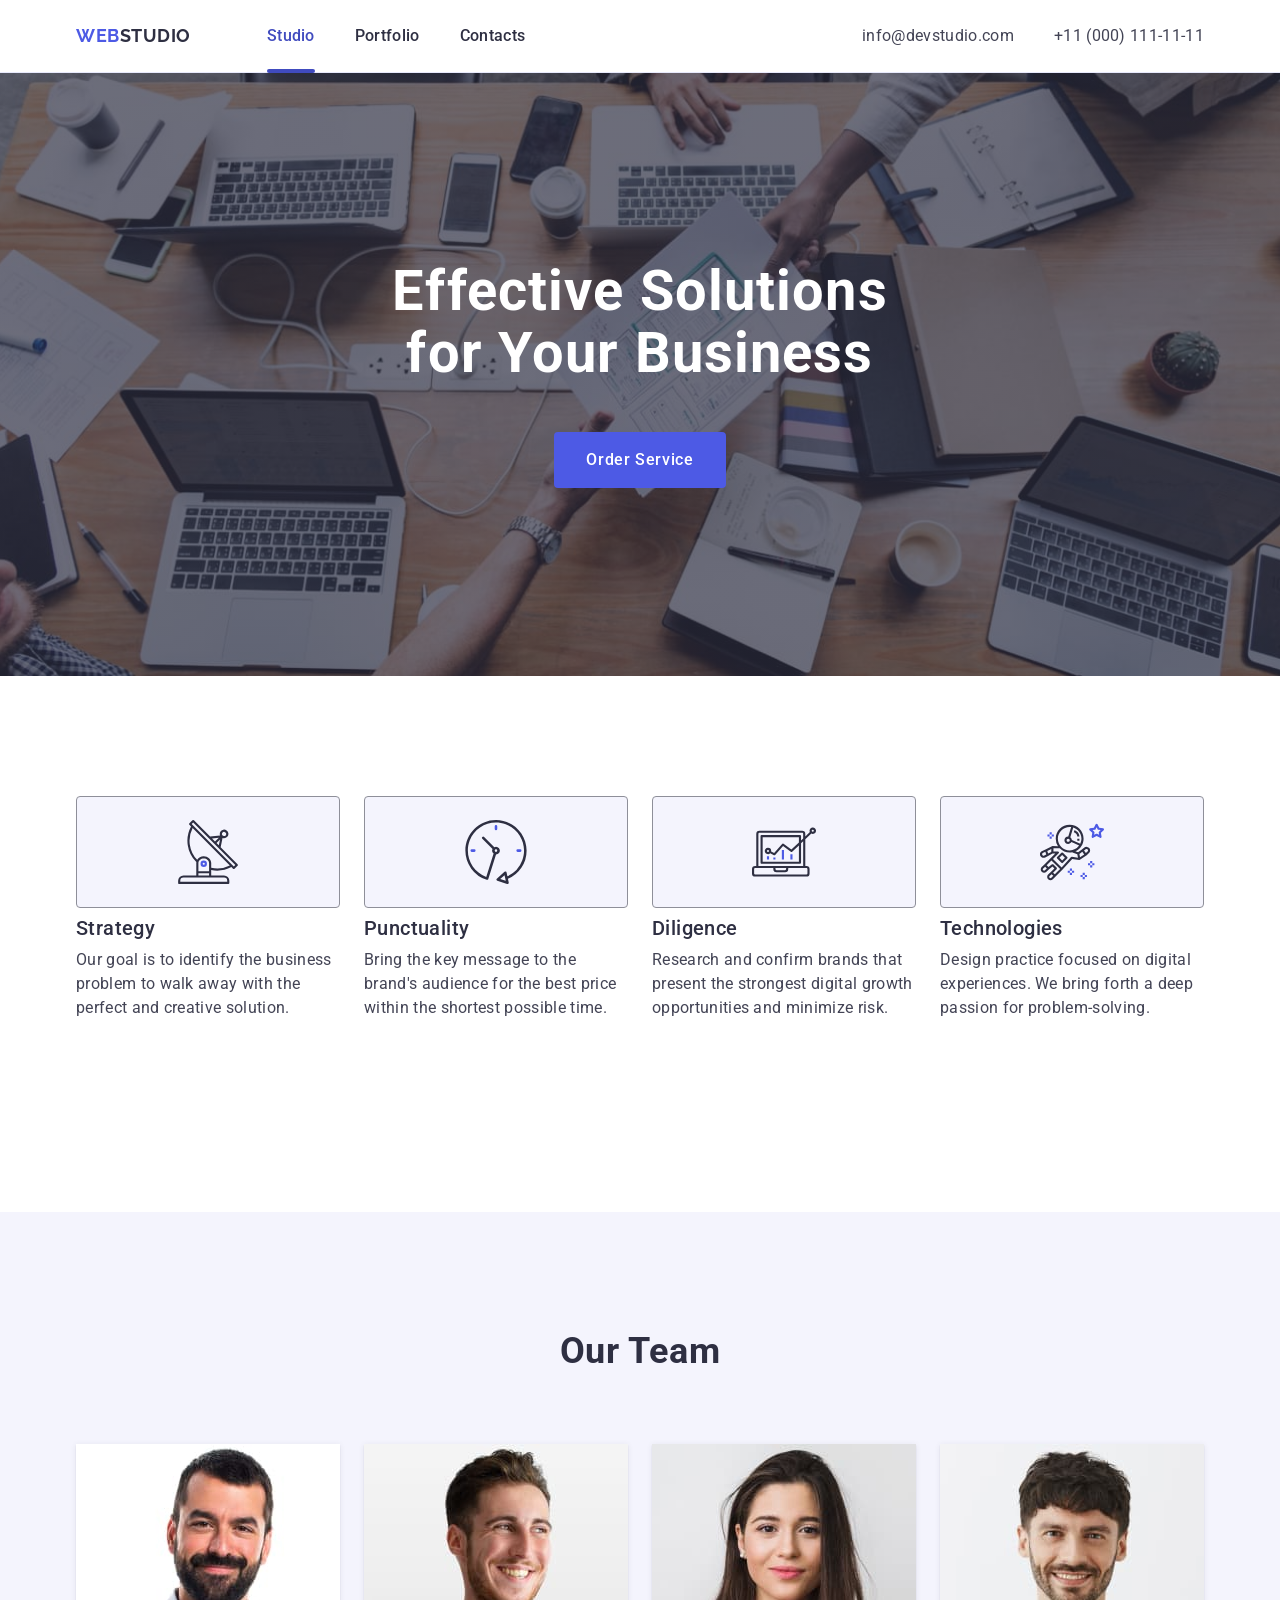
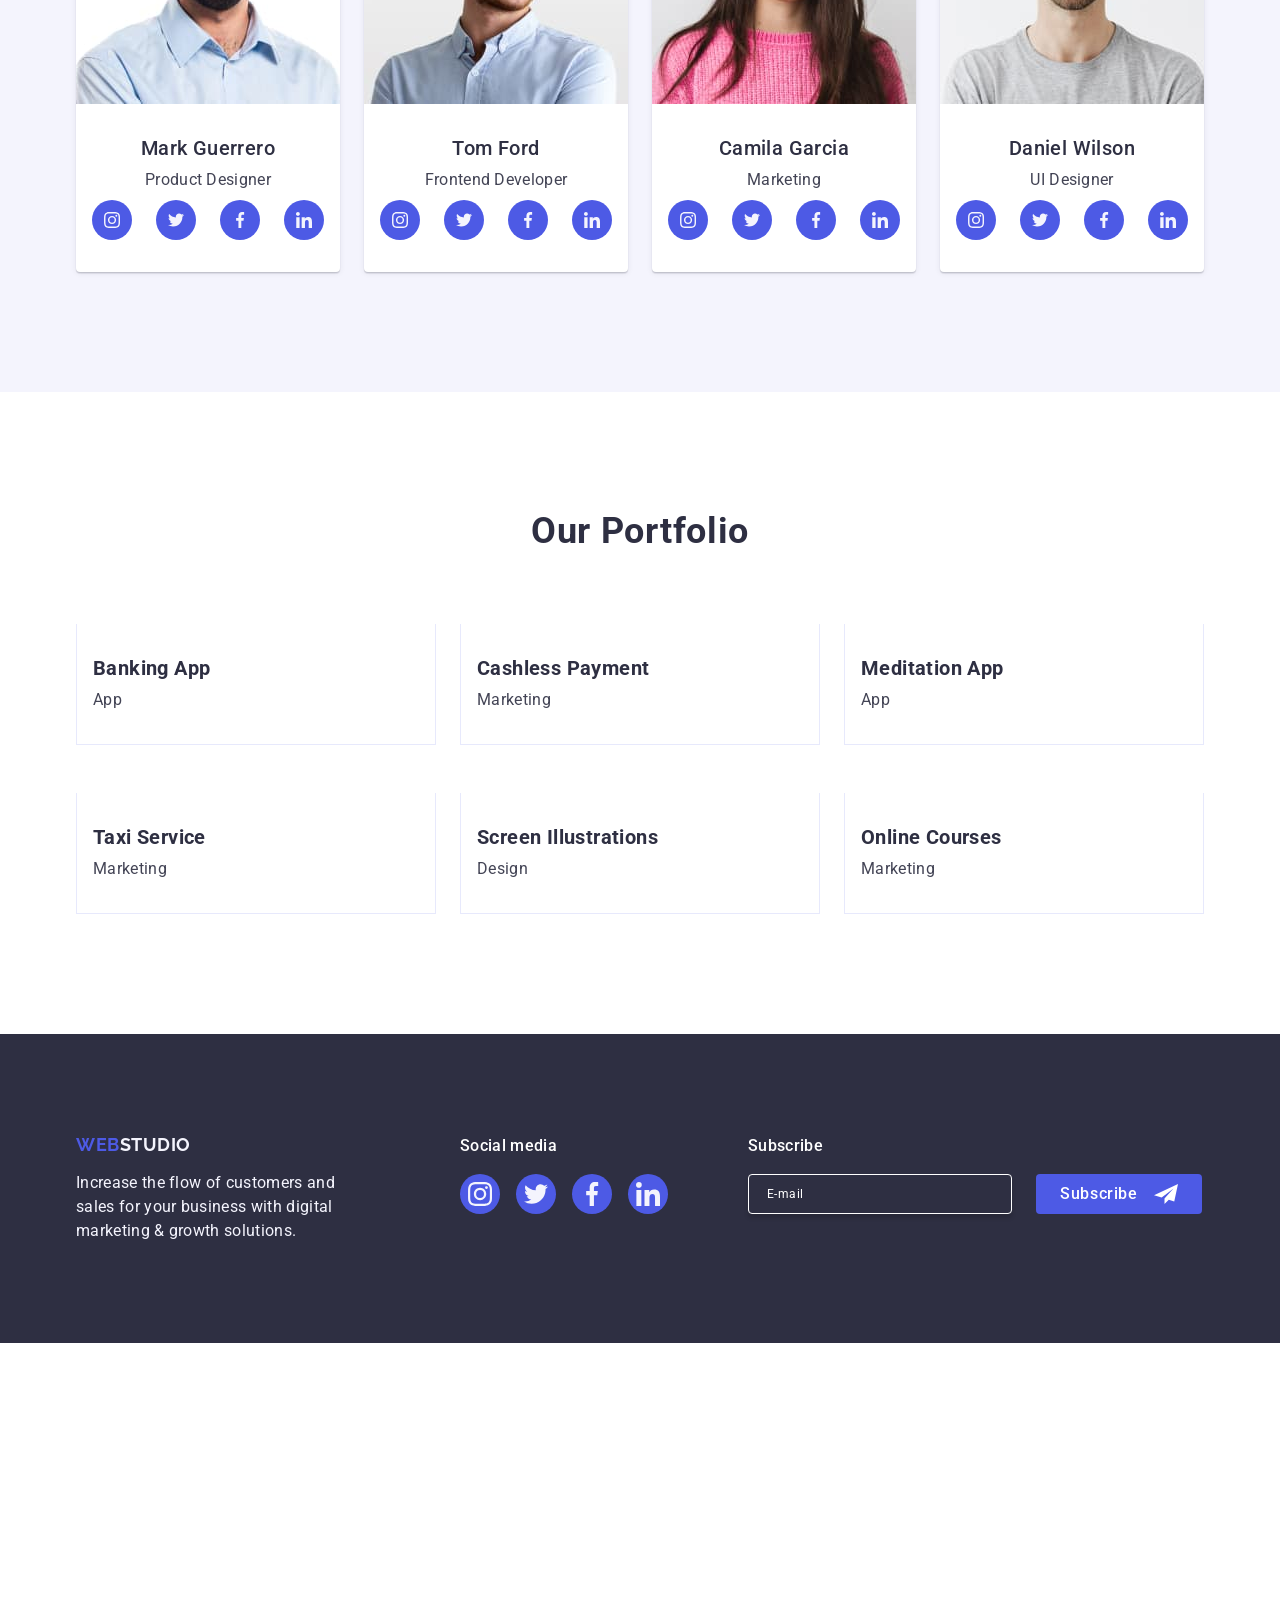
==== commit e57b1962: "add responsive styles" ====
--- a/index.html
+++ b/index.html
@@ -38,6 +38,16 @@
             </li>
           </ul>
         </nav>
+        <button type="button" class="burger-menu-btn">
+          <svg
+            class="burger-menu-icon"
+            width="24"
+            height="24"
+            aria-label="mobile menu open icon"
+          >
+            <use href="./images/icons.svg#icon-burger"></use>
+          </svg>
+        </button>
         <address class="address">
           <ul class="address-list">
             <li class="address-item">
@@ -121,13 +131,19 @@
           <h2 class="section-title">Our Team</h2>
           <ul class="team-list">
             <li class="team-item">
-              <img
-                class="team-image"
-                src="./images/team/mark-guerrero.jpg"
-                alt="avatar Mark Guerrero"
-                width="264"
-                height="260"
-              />
+              <picture>
+                <source
+                  srcset="
+                    ./images/team/Mark@1x.jpg 1x,
+                    ./images/team/Mark@2x.jpg 2x
+                  "
+                />
+                <img
+                  class="team-image"
+                  src="./images/team/mark-guerrero.jpg"
+                  alt="avatar Mark Guerrero"
+                />
+              </picture>
               <div class="team-content-box">
                 <h3 class="team-title">Mark Guerrero</h3>
                 <p class="team-text">Product Designer</p>
@@ -173,13 +189,19 @@
               </div>
             </li>
             <li class="team-item">
-              <img
-                class="team-image"
-                src="./images/team/tom-ford.jpg"
-                alt="avatar Tom Ford"
-                width="264"
-                height="260"
-              />
+              <picture>
+                <source
+                  srcset="
+                    ./images/team/Tom@1x.jpg 1x,
+                    ./images/team/Tom@2x.jpg 2x
+                  "
+                />
+                <img
+                  class="team-image"
+                  src="./images/team/tom-ford.jpg"
+                  alt="avatar Tom Ford"
+                />
+              </picture>
               <div class="team-content-box">
                 <h3 class="team-title">Tom Ford</h3>
                 <p class="team-text">Frontend Developer</p>
@@ -225,13 +247,19 @@
               </div>
             </li>
             <li class="team-item">
-              <img
-                class="team-image"
-                src="./images/team/camila-garcia.jpg"
-                alt="avatar Camila Garcia"
-                width="264"
-                height="260"
-              />
+              <picture>
+                <source
+                  srcset="
+                    ./images/team/Camila@1x.jpg 1x,
+                    ./images/team/Camila@2x.jpg 2x
+                  "
+                />
+                <img
+                  class="team-image"
+                  src="./images/team/camila-garcia.jpg"
+                  alt="avatar Camila Garcia"
+                />
+              </picture>
               <div class="team-content-box">
                 <h3 class="team-title">Camila Garcia</h3>
                 <p class="team-text">Marketing</p>
@@ -277,13 +305,21 @@
               </div>
             </li>
             <li class="team-item">
-              <img
-                class="team-image"
-                src="./images/team/daniel-wilson.jpg"
-                alt="avatar Daniel Wilson"
-                width="264"
-                height="260"
-              />
+              <picture>
+                <source
+                  srcset="
+                    ./images/team/Daniel@1x.jpg 1x,
+                    ./images/team/Daniel@2x.jpg 2x
+                  "
+                />
+                <img
+                  class="team-image"
+                  src="./images/team/daniel-wilson.jpg"
+                  alt="avatar Daniel Wilson"
+                  width="264"
+                  height="260"
+                />
+              </picture>
               <div class="team-content-box">
                 <h3 class="team-title">Daniel Wilson</h3>
                 <p class="team-text">UI Designer</p>
@@ -337,13 +373,34 @@
           <ul class="portfolio-list">
             <li class="portfolio-item">
               <div class="portfolio-overlay-box">
-                <img
-                  class="portfolio-img"
-                  src="./images/portfolio/banking-app.jpg"
-                  alt="bank-app pages"
-                  width="360"
-                  height="300"
-                />
+                <picture>
+                  <source
+                    srcset="
+                      ./images/portfolio/portfolio-desktop/banking-laptop@1x.jpg 1x,
+                      ./images/portfolio/portfolio-desktop/banking-laptop@2x.jpg 2x
+                    "
+                    media="(min-width: 1158px)"
+                  />
+                  <source
+                    srcset="
+                      ./images/portfolio/portfolio-tablet/banking-tablet@1x.jpg 1x,
+                      ./images/portfolio/portfolio-tablet/banking-tablet@2x.jpg 2x
+                    "
+                    media="(min-width: 768px)"
+                  />
+                  <source
+                    srcset="
+                      ./images/portfolio/portfolio-mobile/banking-mobile@1x.jpg 1x,
+                      ./images/portfolio/portfolio-mobile/banking-mobile@2x.jpg 2x
+                    "
+                    media="(max-width: 767px)"
+                  />
+                  <img
+                    class="portfolio-img"
+                    src="./images/portfolio/banking-app.jpg"
+                    alt="bank-app pages"
+                  />
+                </picture>
                 <p class="portfolio-overlay">
                   14 Stylish and User-Friendly App Design Concepts · Task
                   Manager App · Calorie Tracker App · Exotic Fruit Ecommerce App
@@ -357,13 +414,34 @@
             </li>
             <li class="portfolio-item">
               <div class="portfolio-overlay-box">
-                <img
-                  class="portfolio-img"
-                  src="./images/portfolio/cashless-payment.jpg"
-                  alt="Cashless paiment process"
-                  width="360"
-                  height="300"
-                />
+                <picture>
+                  <source
+                    srcset="
+                      ./images/portfolio/portfolio-desktop/payment-laptop@1x.jpg 1x,
+                      ./images/portfolio/portfolio-desktop/payment-laptop@2x.jpg 2x
+                    "
+                    media="(min-width: 1158px)"
+                  />
+                  <source
+                    srcset="
+                      ./images/portfolio/portfolio-tablet/payment-tablet@1x.jpg 1x,
+                      ./images/portfolio/portfolio-tablet/payment-tablet@2x.jpg 2x
+                    "
+                    media="(min-width: 768px)"
+                  />
+                  <source
+                    srcset="
+                      ./images/portfolio/portfolio-mobile/payment-mobile@1x.jpg 1x,
+                      ./images/portfolio/portfolio-mobile/payment-mobile@2x.jpg 2x
+                    "
+                    media="(max-width: 767px)"
+                  />
+                  <img
+                    class="portfolio-img"
+                    src="./images/portfolio/cashless-payment.jpg"
+                    alt="Cashless paiment process"
+                  />
+                </picture>
                 <p class="portfolio-overlay">
                   14 Stylish and User-Friendly App Design Concepts · Task
                   Manager App · Calorie Tracker App · Exotic Fruit Ecommerce App
@@ -377,13 +455,34 @@
             </li>
             <li class="portfolio-item">
               <div class="portfolio-overlay-box">
-                <img
-                  class="portfolio-img"
-                  src="./images/portfolio/meditation-app.jpg"
-                  alt="laptop screen and mobile phone screen with meditation app on them"
-                  width="360"
-                  height="300"
-                />
+                <picture>
+                  <source
+                    srcset="
+                      ./images/portfolio/portfolio-desktop/meditation-laptop@1x.jpg 1x,
+                      ./images/portfolio/portfolio-desktop/meditation-laptop@2x.jpg 2x
+                    "
+                    media="(min-width: 1158px)"
+                  />
+                  <source
+                    srcset="
+                      ./images/portfolio/portfolio-tablet/meditation-tablet@1x.jpg 1x,
+                      ./images/portfolio/portfolio-tablet/meditation-tablet@2x.jpg 2x
+                    "
+                    media="(min-width: 768px)"
+                  />
+                  <source
+                    srcset="
+                      ./images/portfolio/portfolio-mobile/meditation-mobile@1x.jpg 1x,
+                      ./images/portfolio/portfolio-mobile/meditation-mobile@2x.jpg 2x
+                    "
+                    media="(max-width: 767px)"
+                  />
+                  <img
+                    class="portfolio-img"
+                    src="./images/portfolio/meditation-app.jpg"
+                    alt="laptop screen and mobile phone screen with meditation app on them"
+                  />
+                </picture>
                 <p class="portfolio-overlay">
                   14 Stylish and User-Friendly App Design Concepts · Task
                   Manager App · Calorie Tracker App · Exotic Fruit Ecommerce App
@@ -397,13 +496,34 @@
             </li>
             <li class="portfolio-item">
               <div class="portfolio-overlay-box">
-                <img
-                  class="portfolio-img"
-                  src="./images/portfolio/taxi-service.jpg"
-                  alt="inner part of the car with hands on the steering wheel"
-                  width="360"
-                  height="300"
-                />
+                <picture>
+                  <source
+                    srcset="
+                      ./images/portfolio/portfolio-desktop/taxi-laptop@1x.jpg 1x,
+                      ./images/portfolio/portfolio-desktop/taxi-laptop@2x.jpg 2x
+                    "
+                    media="(min-width: 1158px)"
+                  />
+                  <source
+                    srcset="
+                      ./images/portfolio/portfolio-tablet/taxi-tablet@1x.jpg 1x,
+                      ./images/portfolio/portfolio-tablet/taxi-tablet@2x.jpg 2x
+                    "
+                    media="(min-width: 768px)"
+                  />
+                  <source
+                    srcset="
+                      ./images/portfolio/portfolio-mobile/taxi-mobile@1x.jpg 1x,
+                      ./images/portfolio/portfolio-mobile/taxi-mobile@2x.jpg 2x
+                    "
+                    media="(max-width: 767px)"
+                  />
+                  <img
+                    class="portfolio-img"
+                    src="./images/portfolio/taxi-service.jpg"
+                    alt="inner part of the car with hands on the steering wheel"
+                  />
+                </picture>
                 <p class="portfolio-overlay">
                   14 Stylish and User-Friendly App Design Concepts · Task
                   Manager App · Calorie Tracker App · Exotic Fruit Ecommerce App
@@ -417,13 +537,34 @@
             </li>
             <li class="portfolio-item">
               <div class="portfolio-overlay-box">
-                <img
-                  class="portfolio-img"
-                  src="./images/portfolio/screen-illustrations.jpg"
-                  alt="mobile phone screen Illustrations"
-                  width="360"
-                  height="300"
-                />
+                <picture>
+                  <source
+                    srcset="
+                      ./images/portfolio/portfolio-desktop/screen-laptop@1x.jpg 1x,
+                      ./images/portfolio/portfolio-desktop/screen-laptop@2x.jpg 2x
+                    "
+                    media="(min-width: 1158px)"
+                  />
+                  <source
+                    srcset="
+                      ./images/portfolio/portfolio-tablet/screen-tablet@1x.jpg 1x,
+                      ./images/portfolio/portfolio-tablet/screen-tablet@2x.jpg 2x
+                    "
+                    media="(min-width: 768px)"
+                  />
+                  <source
+                    srcset="
+                      ./images/portfolio/portfolio-mobile/screen-mobile@1x.jpg 1x,
+                      ./images/portfolio/portfolio-mobile/screen-mobile@2x.jpg 2x
+                    "
+                    media="(max-width: 767px)"
+                  />
+                  <img
+                    class="portfolio-img"
+                    src="./images/portfolio/screen-illustrations.jpg"
+                    alt="mobile phone screen Illustrations"
+                  />
+                </picture>
                 <p class="portfolio-overlay">
                   14 Stylish and User-Friendly App Design Concepts · Task
                   Manager App · Calorie Tracker App · Exotic Fruit Ecommerce App
@@ -437,13 +578,34 @@
             </li>
             <li class="portfolio-item">
               <div class="portfolio-overlay-box">
-                <img
-                  class="portfolio-img"
-                  src="./images/portfolio/online-courses.jpg"
-                  alt="smiling girl wearing headphones"
-                  width="360"
-                  height="300"
-                />
+                <picture>
+                  <source
+                    srcset="
+                      ./images/portfolio/portfolio-desktop/online-courses-laptop@1x.jpg 1x,
+                      ./images/portfolio/portfolio-desktop/online-courses-laptop@2x.jpg 2x
+                    "
+                    media="(min-width: 1158px)"
+                  />
+                  <source
+                    srcset="
+                      ./images/portfolio/portfolio-tablet/online-courses-tablet@1x.jpg 1x,
+                      ./images/portfolio/portfolio-tablet/online-courses-tablet@2x.jpg 2x
+                    "
+                    media="(min-width: 768px)"
+                  />
+                  <source
+                    srcset="
+                      ./images/portfolio/portfolio-mobile/online-courses-mobile@1x.jpg 1x,
+                      ./images/portfolio/portfolio-mobile/online-courses-mobile@2x.jpg 2x
+                    "
+                    media="(max-width: 767px)"
+                  />
+                  <img
+                    class="portfolio-img"
+                    src="./images/portfolio/online-courses.jpg"
+                    alt="smiling girl wearing headphones"
+                  />
+                </picture>
                 <p class="portfolio-overlay">
                   14 Stylish and User-Friendly App Design Concepts · Task
                   Manager App · Calorie Tracker App · Exotic Fruit Ecommerce App
@@ -461,47 +623,49 @@
     </main>
     <footer class="page-footer">
       <div class="container footer-container">
-        <div class="footer-logo-box">
-          <a href="./index.html" class="page-logo logo-footer"
-            >Web<span class="logo-decor-footer">Studio</span></a
-          >
-          <p class="footer-text">
-            Increase the flow of customers and sales for your business with
-            digital marketing & growth solutions.
-          </p>
-        </div>
-        <div class="social-media-box">
-          <p class="footer-media-text">Social media</p>
-          <ul class="footer-media-list">
-            <li class="footer-media-item">
-              <a href="" class="footer-media-link">
-                <svg class="social-media-icon" width="24" height="24">
-                  <use href="./images/icons.svg#icon-instagram"></use>
-                </svg>
-              </a>
-            </li>
-            <li class="footer-media-item">
-              <a href="" class="footer-media-link">
-                <svg class="social-media-icon" width="24" height="24">
-                  <use href="./images/icons.svg#icon-twitter"></use>
-                </svg>
-              </a>
-            </li>
-            <li class="footer-media-item">
-              <a href="" class="footer-media-link">
-                <svg class="social-media-icon" width="24" height="24">
-                  <use href="./images/icons.svg#icon-facebook"></use>
-                </svg>
-              </a>
-            </li>
-            <li class="footer-media-item">
-              <a href="" class="footer-media-link">
-                <svg class="social-media-icon" width="24" height="24">
-                  <use href="./images/icons.svg#icon-linkedin"></use>
-                </svg>
-              </a>
-            </li>
-          </ul>
+        <div class="footer-tablet-box">
+          <div class="footer-logo-box">
+            <a href="./index.html" class="page-logo logo-footer"
+              >Web<span class="logo-decor-footer">Studio</span></a
+            >
+            <p class="footer-text">
+              Increase the flow of customers and sales for your business with
+              digital marketing & growth solutions.
+            </p>
+          </div>
+          <div class="social-media-box">
+            <p class="footer-media-text">Social media</p>
+            <ul class="footer-media-list">
+              <li class="footer-media-item">
+                <a href="" class="footer-media-link">
+                  <svg class="social-media-icon" width="24" height="24">
+                    <use href="./images/icons.svg#icon-instagram"></use>
+                  </svg>
+                </a>
+              </li>
+              <li class="footer-media-item">
+                <a href="" class="footer-media-link">
+                  <svg class="social-media-icon" width="24" height="24">
+                    <use href="./images/icons.svg#icon-twitter"></use>
+                  </svg>
+                </a>
+              </li>
+              <li class="footer-media-item">
+                <a href="" class="footer-media-link">
+                  <svg class="social-media-icon" width="24" height="24">
+                    <use href="./images/icons.svg#icon-facebook"></use>
+                  </svg>
+                </a>
+              </li>
+              <li class="footer-media-item">
+                <a href="" class="footer-media-link">
+                  <svg class="social-media-icon" width="24" height="24">
+                    <use href="./images/icons.svg#icon-linkedin"></use>
+                  </svg>
+                </a>
+              </li>
+            </ul>
+          </div>
         </div>
         <div class="footer-form-wrapper">
           <p class="footer-form-description">Subscribe</p>
@@ -515,7 +679,6 @@
                 placeholder="E-mail"
               />
             </label>
-
             <button class="footer-form-submit-btn" type="submit">
               Subscribe
               <svg class="footer-form-submit-icon" width="24" height="24">
@@ -526,7 +689,7 @@
         </div>
       </div>
     </footer>
-    <div class="backdrop is-open">
+    <div class="backdrop">
       <div class="modal">
         <button type="button" class="close-btn">
           <svg class="close-icon" width="8" height="8">
@@ -621,5 +784,64 @@
         </form>
       </div>
     </div>
+    <div class="mobile-menu is-open">
+      <div class="container mobile-menu-container">
+        <button class="mobile-menu-close-btn" type="button">
+          <svg class="mobile-menu-close-icon" width="8" height="8">
+            <use href="./images/icons.svg#icon-close"></use>
+          </svg>
+        </button>
+        <ul class="mobile-nav-menu">
+          <li class="mobile-nav-item">
+            <a href="" class="mobile-nav-link active">Studio</a>
+          </li>
+          <li class="mobile-nav-item">
+            <a href="" class="mobile-nav-link">Portfolio</a>
+          </li>
+          <li class="mobile-nav-item">
+            <a href="" class="mobile-nav-link">Contacts</a>
+          </li>
+        </ul>
+        <ul class="contact-mobile-list">
+          <li class="contact-mobile-item">
+            <a class="contact-mobile-link" href="tel:+110001111111"
+              >+11 (000) 111-11-11</a
+            >
+          </li>
+          <li class="contact-mobile-item">
+            <a class="contact-mobile-link" href="mailto:info@devstudio.com"
+              >info@devstudio.com</a
+            >
+          </li>
+        </ul>
+        <ul class="mobile-social-media-list">
+          <li class="mobile-social-media-item">
+            <a href="" class="mobile-social-media-link">
+              <svg class="mobile-social-media-icon" width="24" height="24">
+                <use href="./images/icons.svg#icon-instagram"></use>
+              </svg>
+            </a>
+          </li>
+          <li class="mobile-social-media-item">
+            <a href="" class="mobile-social-media-link"
+              ><svg class="mobile-social-media-icon" width="24" height="24">
+                <use href="./images/icons.svg#icon-twitter"></use></svg
+            ></a>
+          </li>
+          <li class="mobile-social-media-item">
+            <a href="" class="mobile-social-media-link"
+              ><svg class="mobile-social-media-icon" width="24" height="24">
+                <use href="./images/icons.svg#icon-facebook"></use></svg
+            ></a>
+          </li>
+          <li class="mobile-social-media-item">
+            <a href="" class="mobile-social-media-link"
+              ><svg class="mobile-social-media-icon" width="24" height="24">
+                <use href="./images/icons.svg#icon-linkedin"></use></svg
+            ></a>
+          </li>
+        </ul>
+      </div>
+    </div>
   </body>
 </html>
--- a/css/styles.css
+++ b/css/styles.css
@@ -1,4 +1,3 @@
-/* Common styles */
 body {
   font-family: "Roboto", sans-serif;
   color: #434455;
@@ -15,13 +14,12 @@
   text-decoration: none;
   color: inherit;
 }
-button {
-  cursor: pointer;
-}
+
 img {
   display: block;
   max-width: 100%;
 }
+
 h1,
 h2,
 h3,
@@ -33,6 +31,7 @@
   margin-bottom: 0;
 }
 button {
+  cursor: pointer;
   font-family: inherit;
   color: currentColor;
 }
@@ -52,16 +51,35 @@
 
 /* Common sections styles */
 .container {
-  width: 1158px;
-  padding-left: 15px;
-  padding-right: 15px;
+  max-width: 320px;
+  padding-left: 16px;
+  padding-right: 16px;
   margin-left: auto;
   margin-right: auto;
 }
+@media only screen and (min-width: 768px) {
+  .container {
+    max-width: 768px;
+  }
+}
+@media only screen and (min-width: 1158px) {
+  .container {
+    max-width: 1158px;
+    padding-left: 15px;
+    padding-right: 15px;
+  }
+}
 .section {
-  padding-top: 120px;
-  padding-bottom: 120px;
-}
+  padding-top: 96px;
+  padding-bottom: 96px;
+}
+@media only screen and (min-width: 1158px) {
+  .section {
+    padding-top: 120px;
+    padding-bottom: 120px;
+  }
+}
+
 .section-title {
   margin-bottom: 72px;
 
@@ -72,15 +90,7 @@
   text-align: center;
   color: #2e2f42;
 }
-.benefits-title,
-.team-title,
-.portfolio-title {
-  font-weight: 500;
-  font-size: 20px;
-  line-height: 1.2;
-  letter-spacing: 0.02em;
-  color: #2e2f42;
-}
+
 .benefits-text,
 .team-text,
 .portfolio-text {
@@ -91,22 +101,19 @@
 /* /Common sections styles */
 
 /* Header styles */
-.header-container {
-  display: flex;
-  justify-content: space-between;
-}
+
 .page-header {
+  padding: 16px 0;
   border-bottom: 1px solid #e7e9fc;
   box-shadow: 0px 2px 1px rgba(46, 47, 66, 0.08),
     0px 1px 1px rgba(46, 47, 66, 0.16), 0px 1px 6px rgba(46, 47, 66, 0.08);
 }
-.page-nav {
-  display: flex;
-  align-items: center;
+@media only screen and (min-width: 768px) {
+  .page-header {
+    padding: 0;
+  }
 }
 .page-logo {
-  margin-right: 76px;
-
   font-family: "Raleway", sans-serif;
   font-weight: 700;
   font-size: 18px;
@@ -115,12 +122,67 @@
   text-transform: uppercase;
   color: #4d5ae5;
 }
+
+@media only screen and (min-width: 768px) {
+  .page-logo {
+    margin-right: 120px;
+  }
+}
+@media only screen and (min-width: 1158px) {
+  .page-logo {
+    margin-right: 76px;
+  }
+}
 .logo-decor-header {
   color: #2e2f42;
 }
-.menu {
+.menu,
+.address {
+  display: none;
+}
+
+@media only screen and (min-width: 768px) {
+  .menu {
+    display: flex;
+    gap: 40px;
+  }
+  .address-list {
+    display: block;
+  }
+  .address {
+    display: block;
+  }
+}
+
+@media only screen and (min-width: 1158px) {
+  .address-list {
+    display: flex;
+    gap: 40px;
+  }
+}
+
+@media only screen and (min-width: 768px) {
+  .page-nav {
+    display: flex;
+    align-items: center;
+  }
+}
+
+.header-container {
   display: flex;
-  gap: 40px;
+  justify-content: space-between;
+  align-items: center;
+}
+.burger-menu-btn {
+  border: none;
+  background-color: transparent;
+  padding: 0;
+  line-height: 0;
+}
+@media only screen and (min-width: 768px) {
+  .burger-menu-btn {
+    display: none;
+  }
 }
 .menu-link {
   display: inline-block;
@@ -160,56 +222,234 @@
 .address {
   font-style: normal;
 }
-.address-list {
-  display: flex;
-  gap: 40px;
-}
 .address-link {
   display: inline-block;
-  padding-top: 24px;
-  padding-bottom: 24px;
+
   font-weight: 400;
-  font-size: 16px;
-  line-height: 1.5;
-  letter-spacing: 0.02em;
+  font-size: 12px;
+  line-height: 1.17;
+  letter-spacing: 0.04em;
 
   transition: color 250ms cubic-bezier(0.4, 0, 0.2, 1);
 }
+.address-item:not(:last-child) {
+  margin-bottom: 12px;
+}
+
+@media only screen and (min-width: 1158px) {
+  .address-item:not(:last-child) {
+    margin-bottom: 0;
+  }
+}
+@media only screen and (min-width: 1158px) {
+  .address-link {
+    padding-top: 24px;
+    padding-bottom: 24px;
+
+    font-size: 16px;
+    line-height: 1.5;
+    letter-spacing: 0.02em;
+  }
+}
+
 .address-link:hover,
 .address-link:focus {
   color: #404bbf;
 }
+
 /* /Header styles */
+
+/* Mobile menu stules */
+.mobile-menu-container {
+  position: relative;
+
+  display: flex;
+  height: 100%;
+  flex-direction: column;
+  justify-content: space-between;
+
+  padding-top: 72px;
+  padding-bottom: 40px;
+}
+.mobile-menu {
+  position: fixed;
+  top: 0;
+  left: 0;
+  width: 100%;
+  height: 100%;
+  z-index: 99999;
+  background-color: #ffffff;
+
+  opacity: 0;
+  visibility: hidden;
+}
+@media only screen and (min-width: 768px) {
+  .mobile-menu {
+    display: none;
+  }
+}
+.mobile-menu.is-open {
+  opacity: 1;
+  visibility: visible;
+}
+.mobile-menu-close-btn {
+  position: absolute;
+  top: 24px;
+  right: 8px;
+
+  width: 24px;
+  height: 24px;
+  border-radius: 100%;
+  background-color: transparent;
+  border: solid 1px #e7e9fc;
+  padding: 0;
+  line-height: 0;
+}
+.mobile-menu-close-icon {
+  fill: #2e2f42;
+}
+.mobile-nav-link {
+  font-weight: 700;
+  font-size: 36px;
+  line-height: 1.1;
+  letter-spacing: 0.02em;
+  color: #2e2f42;
+}
+.mobile-nav-link.active {
+  color: #404bbf;
+}
+.mobile-nav-item:not(:last-child) {
+  margin-bottom: 40px;
+}
+
+.contact-mobile-link {
+  font-weight: 500;
+  font-size: 20px;
+  line-height: 1.2;
+  letter-spacing: 0.02em;
+  color: #434455;
+
+  transition: color 250ms cubic-bezier(0.4, 0, 0.2, 1);
+}
+.contact-mobile-link:hover,
+.contact-mobile-link:focus {
+  color: #4d5ae5;
+}
+.contact-mobile-item:not(:last-child) {
+  margin-bottom: 24px;
+}
+.mobile-social-media-list {
+  display: flex;
+  justify-content: center;
+  align-items: center;
+  gap: 40px;
+}
+.mobile-social-media-link {
+  display: flex;
+  justify-content: center;
+  align-items: center;
+  width: 40px;
+  height: 40px;
+  border-radius: 50%;
+  background-color: #4d5ae5;
+  line-height: 0;
+}
+/* /Mobile menu stules */
 
 /* Hero section styles */
 .hero {
-  max-width: 1440px;
+  max-width: 320px;
   margin-left: auto;
   margin-right: auto;
   background-color: #2e2f42;
-  padding-top: 188px;
-  padding-bottom: 188px;
+  padding-top: 72px;
+  padding-bottom: 72px;
   background-image: linear-gradient(
       rgba(46, 47, 66, 0.7),
       rgba(46, 47, 66, 0.7)
     ),
-    url(../images/people-office-hero.jpg);
+    url(../images/hero-bg-mobile1x.jpg);
   background-repeat: no-repeat;
   background-size: cover;
   background-position: center;
 }
+@media only screen and (min-resolution: 192dpi) {
+  .hero {
+    background-image: linear-gradient(
+        rgba(46, 47, 66, 0.7),
+        rgba(46, 47, 66, 0.7)
+      ),
+      url(../images/hero-bg-mobile2x.jpg);
+  }
+}
+@media only screen and (min-width: 768px) {
+  .hero {
+    max-width: 768px;
+    padding-top: 112px;
+    padding-bottom: 112px;
+    background-image: linear-gradient(
+        rgba(46, 47, 66, 0.7),
+        rgba(46, 47, 66, 0.7)
+      ),
+      url(../images/hero-bg-tablet@1x.jpg);
+  }
+}
+@media only screen and (min-width: 768px) and (min-resolution: 192dpi) {
+  .hero {
+    background-image: linear-gradient(
+        rgba(46, 47, 66, 0.7),
+        rgba(46, 47, 66, 0.7)
+      ),
+      url(../images/hero-bg-tablet@2x.jpg);
+  }
+}
+@media only screen and (min-width: 1158px) {
+  .hero {
+    max-width: 1440px;
+    padding-top: 188px;
+    padding-bottom: 188px;
+    background-image: linear-gradient(
+        rgba(46, 47, 66, 0.7),
+        rgba(46, 47, 66, 0.7)
+      ),
+      url(../images/hero-bg-laptop@1x.jpg);
+  }
+}
+@media only screen and (min-width: 1158px) and (min-resolution: 192dpi) {
+  .hero {
+    background-image: linear-gradient(
+        rgba(46, 47, 66, 0.7),
+        rgba(46, 47, 66, 0.7)
+      ),
+      url(../images/hero-bg-laptop@2x.jpg);
+  }
+}
 .hero-title {
-  max-width: 496px;
-  margin-bottom: 48px;
+  max-width: 216px;
+  margin-bottom: 72px;
   margin-left: auto;
   margin-right: auto;
 
-  font-size: 56px;
-  line-height: 1.07;
+  font-size: 36px;
+  line-height: 1.1;
   letter-spacing: 0.02em;
   text-align: center;
   color: #ffffff;
 }
+@media only screen and (min-width: 768px) {
+  .hero-title {
+    max-width: 496px;
+    margin-bottom: 36px;
+
+    font-size: 56px;
+  }
+}
+@media only screen and (min-width: 1158px) {
+  .hero-title {
+    margin-bottom: 48px;
+  }
+}
+
 .hero-button {
   display: block;
   min-width: 169px;
@@ -235,41 +475,72 @@
 /* /Hero section styles */
 
 /* Benefits section styles */
-.benefits-list {
-  display: flex;
-  gap: 24px;
-  flex-wrap: wrap;
-}
-.benefits-item {
-  flex-basis: calc((100% - 72px) / 4);
+.benefits-icon-box {
+  display: none;
+}
+@media only screen and (min-width: 1158px) {
+  .benefits-icon-box {
+    display: flex;
+    justify-content: center;
+    align-items: center;
+    height: 112px;
+
+    padding-top: 24px;
+    padding-bottom: 24px;
+    margin-bottom: 8px;
+
+    border: 1px solid #8e8f99;
+    border-radius: 4px;
+    background: #f4f4fd;
+  }
+}
+.benefits-item:not(:last-child) {
+  margin-bottom: 72px;
 }
 .benefits-title {
   margin-bottom: 8px;
+
+  font-weight: 700;
+  font-size: 36px;
+  line-height: 1.1;
+  letter-spacing: 0.02em;
+  text-align: center;
+  color: #2e2f42;
+}
+@media only screen and (min-width: 768px) {
+  .benefits-title {
+    text-align: start;
+  }
+}
+@media only screen and (min-width: 1158px) {
+  .benefits-title {
+    font-weight: 500;
+    font-size: 20px;
+    line-height: 1.2;
+  }
+}
+
+@media only screen and (min-width: 768px) {
+  .benefits-list {
+    display: flex;
+    gap: 24px;
+    flex-wrap: wrap;
+  }
+  .benefits-item {
+    flex-basis: calc((100% - 24px) / 2);
+  }
+}
+@media only screen and (min-width: 1158px) {
+  .benefits-item {
+    flex-basis: calc((100% - 72px) / 4);
+  }
 }
 /* /Benefits section styles */
-.benefits-icon-box {
-  display: flex;
-  justify-content: center;
-  align-items: center;
-  height: 112px;
-
-  padding-top: 24px;
-  padding-bottom: 24px;
-  margin-bottom: 8px;
-
-  border: 1px solid #8e8f99;
-  border-radius: 4px;
-  background: #f4f4fd;
-}
+
 /* Team section styles */
 .team {
   background-color: #f4f4fd;
 }
-.team-list {
-  display: flex;
-  gap: 24px;
-  flex-wrap: wrap;
-}
 
 .team-content-box {
   padding: 32px 0;
@@ -277,13 +548,13 @@
 .team-title {
   margin-bottom: 8px;
   text-align: center;
-}
-.team-item {
-  flex-basis: calc((100% - 72px) / 4);
-  border-radius: 0 0 4px 4px;
-  background-color: #ffffff;
-  box-shadow: 0 2px 1px 0 rgba(46, 47, 66, 0.08),
-    0 1px 1px 0 rgba(46, 47, 66, 0.16), 0 1px 6px 0 rgba(46, 47, 66, 0.08);
+
+  font-weight: 500;
+  font-size: 20px;
+  line-height: 1.2;
+  letter-spacing: 0.02em;
+  text-align: center;
+  color: #2e2f42;
 }
 .team-text {
   text-align: center;
@@ -316,18 +587,88 @@
 .social-media-icon {
   fill: #f4f4fd;
 }
+
+.team-item {
+  width: 264px;
+  margin-left: auto;
+  margin-right: auto;
+  border-radius: 0 0 4px 4px;
+  background-color: #ffffff;
+  box-shadow: 0 2px 1px 0 rgba(46, 47, 66, 0.08),
+    0 1px 1px 0 rgba(46, 47, 66, 0.16), 0 1px 6px 0 rgba(46, 47, 66, 0.08);
+}
+@media only screen and (min-width: 768px) {
+  .team-item {
+    flex-basis: calc((100% - 24px) / 2);
+  }
+}
+@media only screen and (min-width: 1158px) {
+  .team-item {
+    flex-basis: calc((100% - 72px) / 4);
+  }
+}
+
+.team-item:not(:last-child) {
+  margin-bottom: 72px;
+}
+@media only screen and (min-width: 768px) {
+  .team-item:not(:last-child) {
+    margin-bottom: 0;
+  }
+}
+@media only screen and (min-width: 768px) {
+  .team-list {
+    padding-right: 92px;
+    padding-left: 92px;
+    display: flex;
+    column-gap: 24px;
+    row-gap: 64px;
+    justify-content: center;
+    align-items: center;
+    flex-wrap: wrap;
+  }
+}
+@media only screen and (min-width: 1158px) {
+  .team-list {
+    padding-left: 0;
+    padding-right: 0;
+    gap: 24px;
+  }
+}
 /* /Team section styles */
 
 /* Portfolio section styles */
-.portfolio-list {
-  display: flex;
-  column-gap: 24px;
-  row-gap: 48px;
-  flex-wrap: wrap;
+@media only screen and (min-width: 768px) {
+  .portfolio-list {
+    display: flex;
+    column-gap: 24px;
+    row-gap: 72px;
+    flex-wrap: wrap;
+  }
+  .portfolio-item {
+    flex-basis: calc((100% - 24px) / 2);
+  }
+}
+@media only screen and (min-width: 1158px) {
+  .portfolio-list {
+    row-gap: 48px;
+  }
+  .portfolio-item {
+    flex-basis: calc((100% - 48px) / 3);
+  }
 }
 .portfolio-item {
-  flex-basis: calc((100% - 48px) / 3);
+  width: 288px;
   transition: box-shadow 250ms cubic-bezier(0.4, 0, 0.2, 1);
+}
+
+.portfolio-item:not(:last-child) {
+  margin-bottom: 48px;
+}
+@media only screen and (min-width: 768px) {
+  .portfolio-item:not(:last-child) {
+    margin-bottom: 0;
+  }
 }
 .portfolio-item:hover {
   box-shadow: 0 2px 1px 0 rgba(46, 47, 66, 0.08),
@@ -341,6 +682,11 @@
 }
 .portfolio-title {
   margin-bottom: 8px;
+
+  font-size: 20px;
+  line-height: 1.2;
+  letter-spacing: 0.02em;
+  color: #2e2f42;
 }
 .portfolio-overlay-box {
   position: relative;
@@ -373,24 +719,71 @@
 .logo-decor-footer {
   color: #f4f4fd;
 }
-.page-logo.logo-footer {
-  display: inline-block;
-  margin-right: 0;
-  margin-bottom: 16px;
-}
 .page-footer {
-  padding-top: 100px;
-  padding-bottom: 100px;
+  padding-top: 96px;
+  padding-bottom: 96px;
   background-color: #2e2f42;
 }
+@media only screen and (min-width: 768px) {
+  .container.footer-container {
+    padding-left: 108px;
+  }
+}
+@media only screen and (min-width: 1158px) {
+  .container.footer-container {
+    padding-left: 15px;
+    display: flex;
+    align-items: first baseline;
+    gap: 80px;
+  }
+}
+
+@media only screen and (min-width: 1158px) {
+  .page-footer {
+    padding-top: 100px;
+    padding-bottom: 100px;
+  }
+}
 .footer-text {
-  width: 264px;
-
+  margin-bottom: 72px;
   font-size: 16px;
   line-height: 1.5;
   letter-spacing: 0.02em;
   color: #f4f4fd;
 }
+@media only screen and (min-width: 768px) {
+  .footer-text {
+    width: 264px;
+    margin-bottom: 0;
+  }
+}
+
+.page-logo.logo-footer {
+  display: block;
+  text-align: center;
+  margin-bottom: 16px;
+}
+
+@media only screen and (min-width: 768px) {
+  .page-logo.logo-footer {
+    text-align: left;
+  }
+}
+@media only screen and (min-width: 768px) {
+  .footer-tablet-box {
+    display: flex;
+    gap: 24px;
+    align-items: baseline;
+    margin-bottom: 72px;
+  }
+}
+@media only screen and (min-width: 1158px) {
+  .footer-tablet-box {
+    margin-bottom: 0;
+    gap: 120px;
+  }
+}
+
 .footer-media-list {
   display: flex;
   justify-content: center;
@@ -421,17 +814,28 @@
   font-size: 16px;
   line-height: 1.5;
   letter-spacing: 0.02em;
+  text-align: center;
   color: #fff;
 }
-.container.footer-container {
-  display: flex;
-  align-items: first baseline;
-}
-.footer-logo-box {
-  margin-right: 120px;
-}
+@media only screen and (min-width: 1158px) {
+  .footer-media-text {
+    text-align: left;
+  }
+}
+
 .social-media-box {
-  margin-right: 80px;
+  margin-bottom: 72px;
+}
+@media only screen and (min-width: 768px) {
+  .social-media-box {
+    margin-bottom: 0px;
+  }
+}
+
+@media only screen and (min-width: 768px) {
+  .footer-form {
+    display: flex;
+  }
 }
 .footer-form-description {
   margin-bottom: 16px;
@@ -440,13 +844,21 @@
   font-size: 16px;
   line-height: 1.5;
   letter-spacing: 0.02em;
+  text-align: center;
   color: #fff;
 }
+@media only screen and (min-width: 768px) {
+  .footer-form-description {
+    text-align: left;
+  }
+}
+
 .footer-form-input {
-  padding-left: 16px;
+  margin-bottom: 16px;
+
   border: 1px solid #fff;
   border-radius: 4px;
-  width: 264px;
+  width: 288px;
   height: 40px;
   background-color: transparent;
   color: #ffffff;
@@ -458,13 +870,24 @@
 
   transition: box-shadow 250ms cubic-bezier(0.4, 0, 0.2, 1);
 }
+@media only screen and (min-width: 768px) {
+  .footer-form-input {
+    width: 264px;
+    margin-right: 24px;
+  }
+}
+
 .footer-form-input::placeholder {
+  padding-left: 16px;
   font-size: 12px;
   line-height: 2;
   letter-spacing: 0.04em;
   color: #fff;
 }
+
 .footer-form-submit-btn {
+  margin-right: auto;
+  margin-left: auto;
   display: flex;
   justify-content: center;
   align-items: center;
@@ -486,6 +909,12 @@
   transition: background-color 250ms cubic-bezier(0.4, 0, 0.2, 1),
     box-shadow 250ms cubic-bezier(0.4, 0, 0.2, 1);
 }
+@media only screen and (min-width: 768px) {
+  .footer-form-submit-btn {
+    margin: 0;
+  }
+}
+
 .footer-form-submit-btn:hover,
 .footer-form-submit-btn:focus {
   box-shadow: 0 4px 4px 0 rgba(0, 0, 0, 0.15);
@@ -494,13 +923,8 @@
 .footer-form-submit-icon {
   margin-left: 16px;
 }
-.footer-form {
-  display: flex;
-  gap: 24px;
-}
 /* /Footer styles */
 
-/* Modal styles */
 .backdrop {
   position: fixed;
   top: 0;
@@ -576,6 +1000,89 @@
   color: #2e2f42;
 }
 
+/* Modal styles */
+.backdrop {
+  position: fixed;
+  top: 0;
+  left: 0;
+  width: 100%;
+  height: 100%;
+  z-index: 9999;
+  background-color: rgba(46, 47, 66, 0.4);
+
+  opacity: 0;
+  visibility: hidden;
+  transition: opacity 250ms cubic-bezier(0.4, 0, 0.2, 1),
+    visibility 250ms cubic-bezier(0.4, 0, 0.2, 1);
+}
+.modal {
+  position: absolute;
+  top: 50%;
+  left: 50%;
+  transform: translate(-50%, -50%);
+  width: 288px;
+  min-height: 623px;
+  background-color: #fcfcfc;
+  border-radius: 4px;
+  box-shadow: 0 1px 1px 0 rgba(0, 0, 0, 0.14), 0 1px 3px 0 rgba(0, 0, 0, 0.12),
+    0 2px 1px 0 rgba(0, 0, 0, 0.2);
+  transition: transform 250ms cubic-bezier(0.4, 0, 0.2, 1);
+  padding: 72px 16px 24px 16px;
+}
+@media only screen and (min-width: 768px) {
+  .modal {
+    width: 408px;
+    min-height: 584px;
+    padding: 72px 24px 24px 24px;
+  }
+}
+.close-btn {
+  display: flex;
+  justify-content: center;
+  align-items: center;
+  position: absolute;
+  padding: 0;
+  right: 24px;
+  top: 24px;
+  width: 24px;
+  height: 24px;
+  border-radius: 50%;
+  background-color: #e7e9fc;
+  border: 1px solid rgba(0, 0, 0, 0.1);
+  line-height: 0;
+
+  transition: background-color 250ms cubic-bezier(0.4, 0, 0.2, 1),
+    border 250ms cubic-bezier(0.4, 0, 0.2, 1);
+}
+.close-btn:hover,
+.close-btn:focus {
+  background-color: #404bbf;
+  border: none;
+}
+.close-icon {
+  transition: fill 250ms cubic-bezier(0.4, 0, 0.2, 1);
+}
+.close-btn:hover .close-icon,
+.close-btn:focus .close-icon {
+  fill: white;
+}
+.backdrop.is-open {
+  opacity: 1;
+  visibility: visible;
+}
+.form-description {
+  margin-left: auto;
+  margin-right: auto;
+  margin-bottom: 16px;
+
+  font-weight: 500;
+  font-size: 16px;
+  line-height: 1.5;
+  letter-spacing: 0.02em;
+  text-align: center;
+  color: #2e2f42;
+}
+
 /* /Modal styles */
 
 /* Contact form styles */
@@ -715,9 +1222,3 @@
   background-color: #404bbf;
   fill: #f4f4fd;
 }
-/* .contact-form-privacy-checkbox:focus 
-  + .contact-form-checkbox-label
-  .castom-checkbox {
-  border: 1px solid #4d5ae5;
-}*/
-/* /Contact form styles */
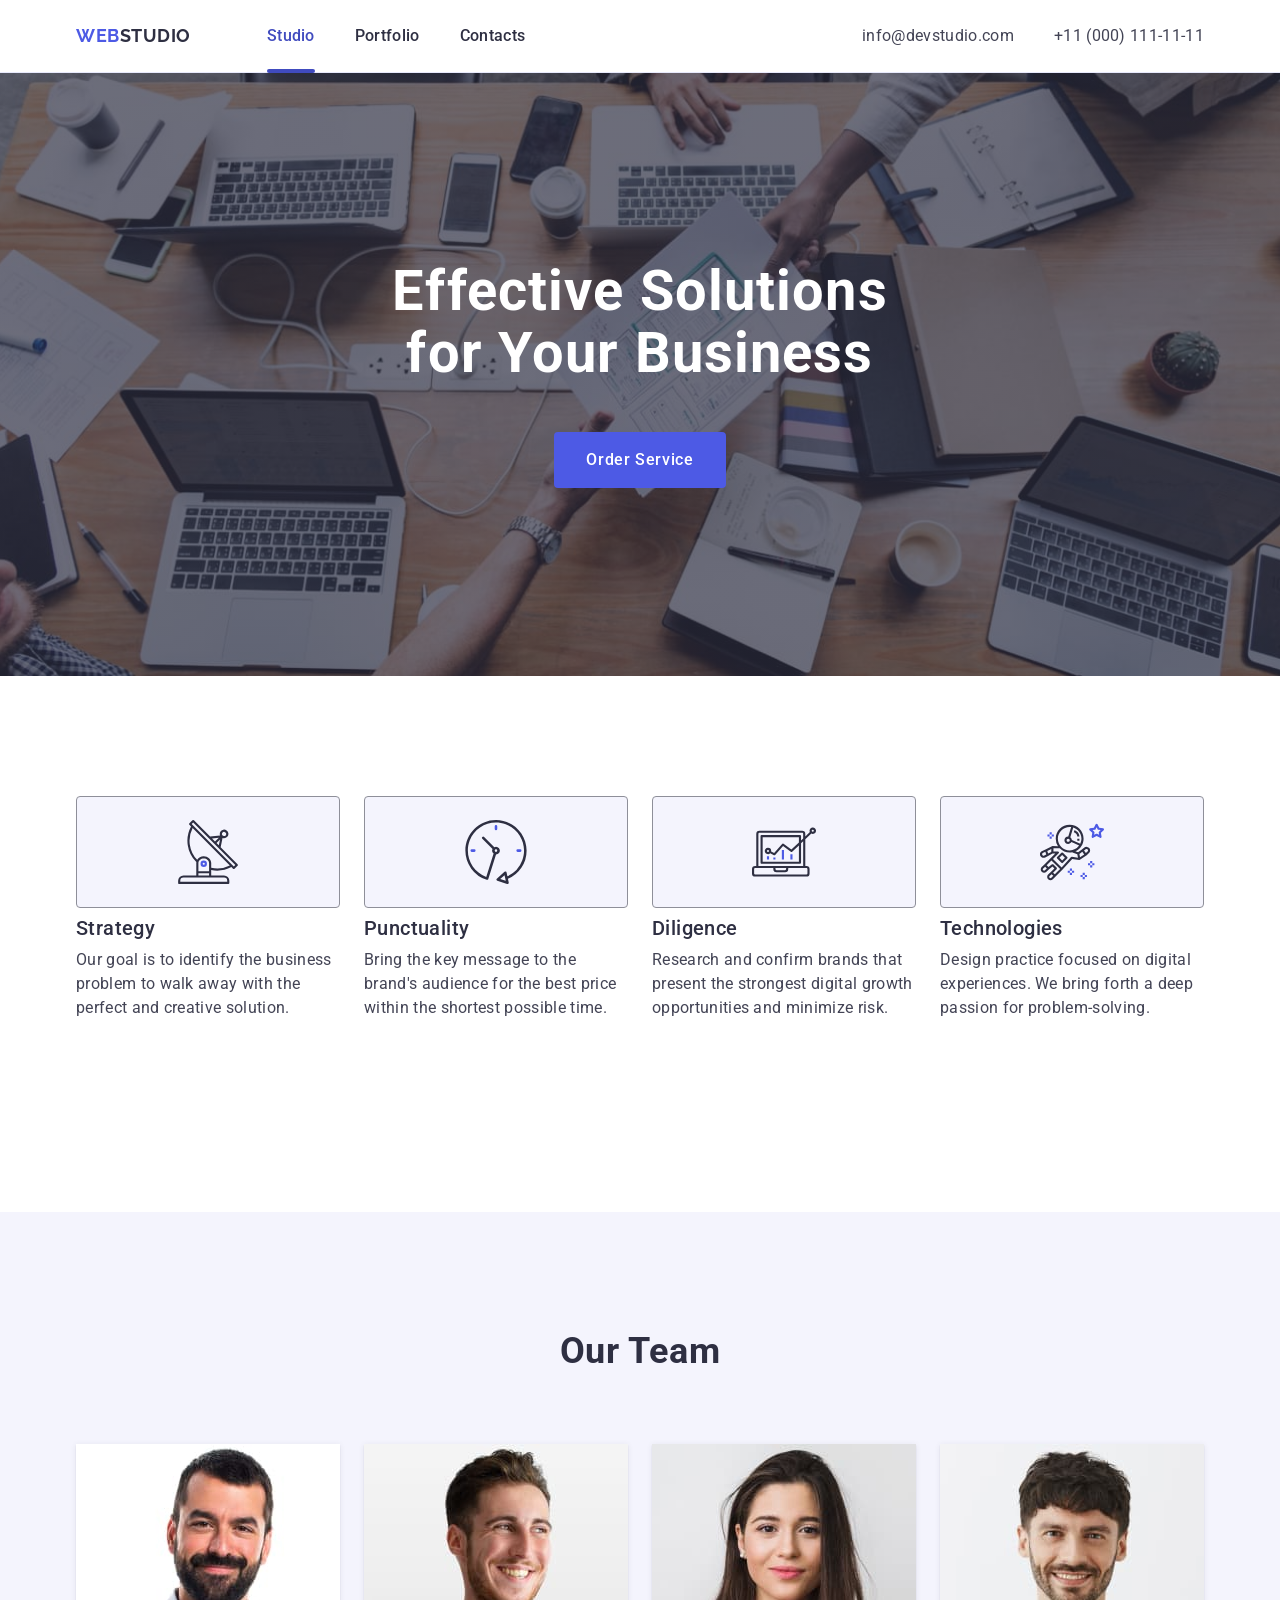
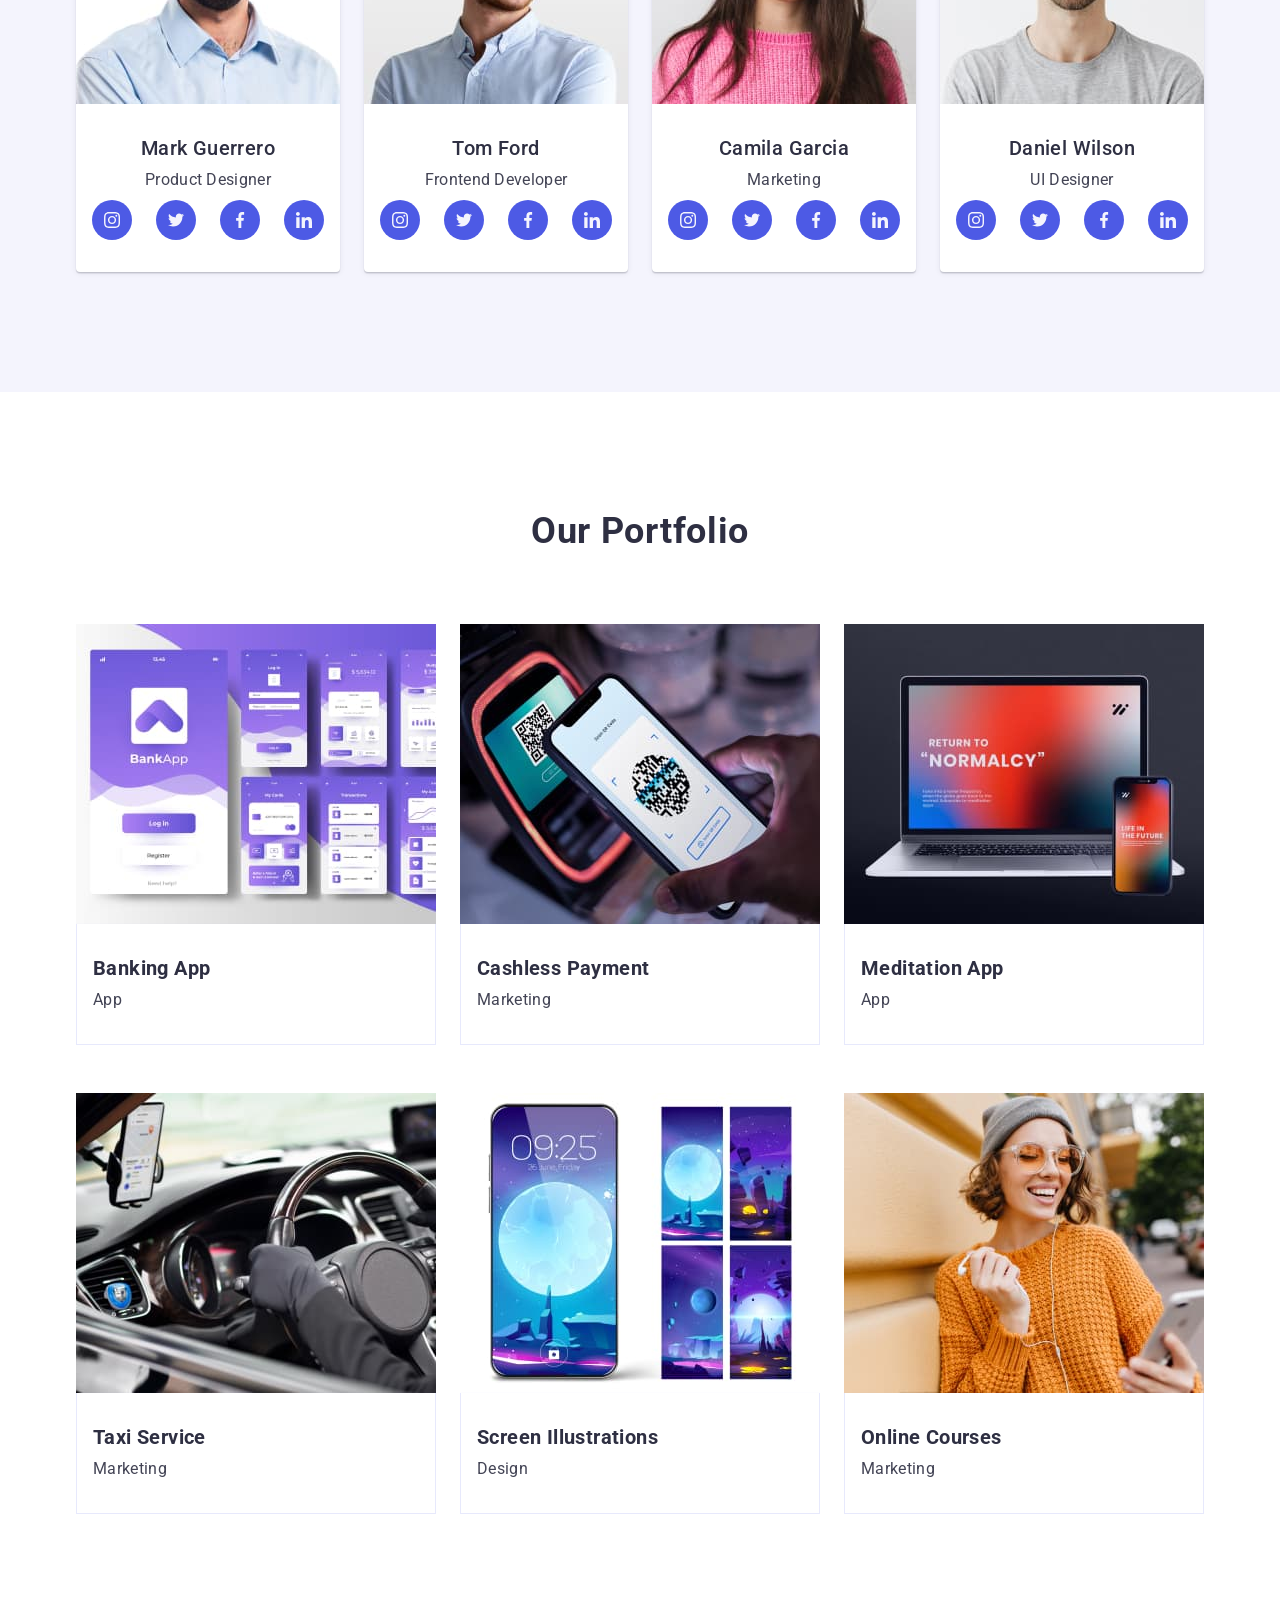
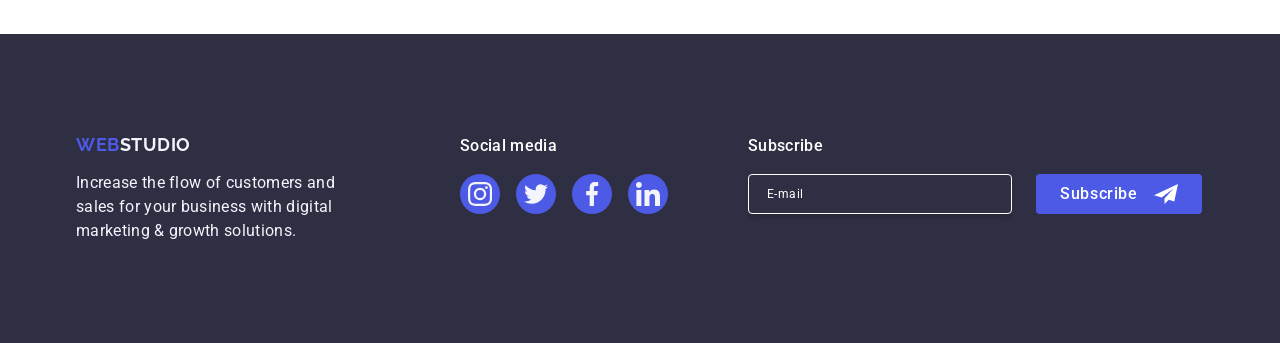
==== commit 22179f99: "remove class 'is-open'" ====
--- a/index.html
+++ b/index.html
@@ -784,7 +784,7 @@
         </form>
       </div>
     </div>
-    <div class="mobile-menu is-open">
+    <div class="mobile-menu">
       <div class="container mobile-menu-container">
         <button class="mobile-menu-close-btn" type="button">
           <svg class="mobile-menu-close-icon" width="8" height="8">
